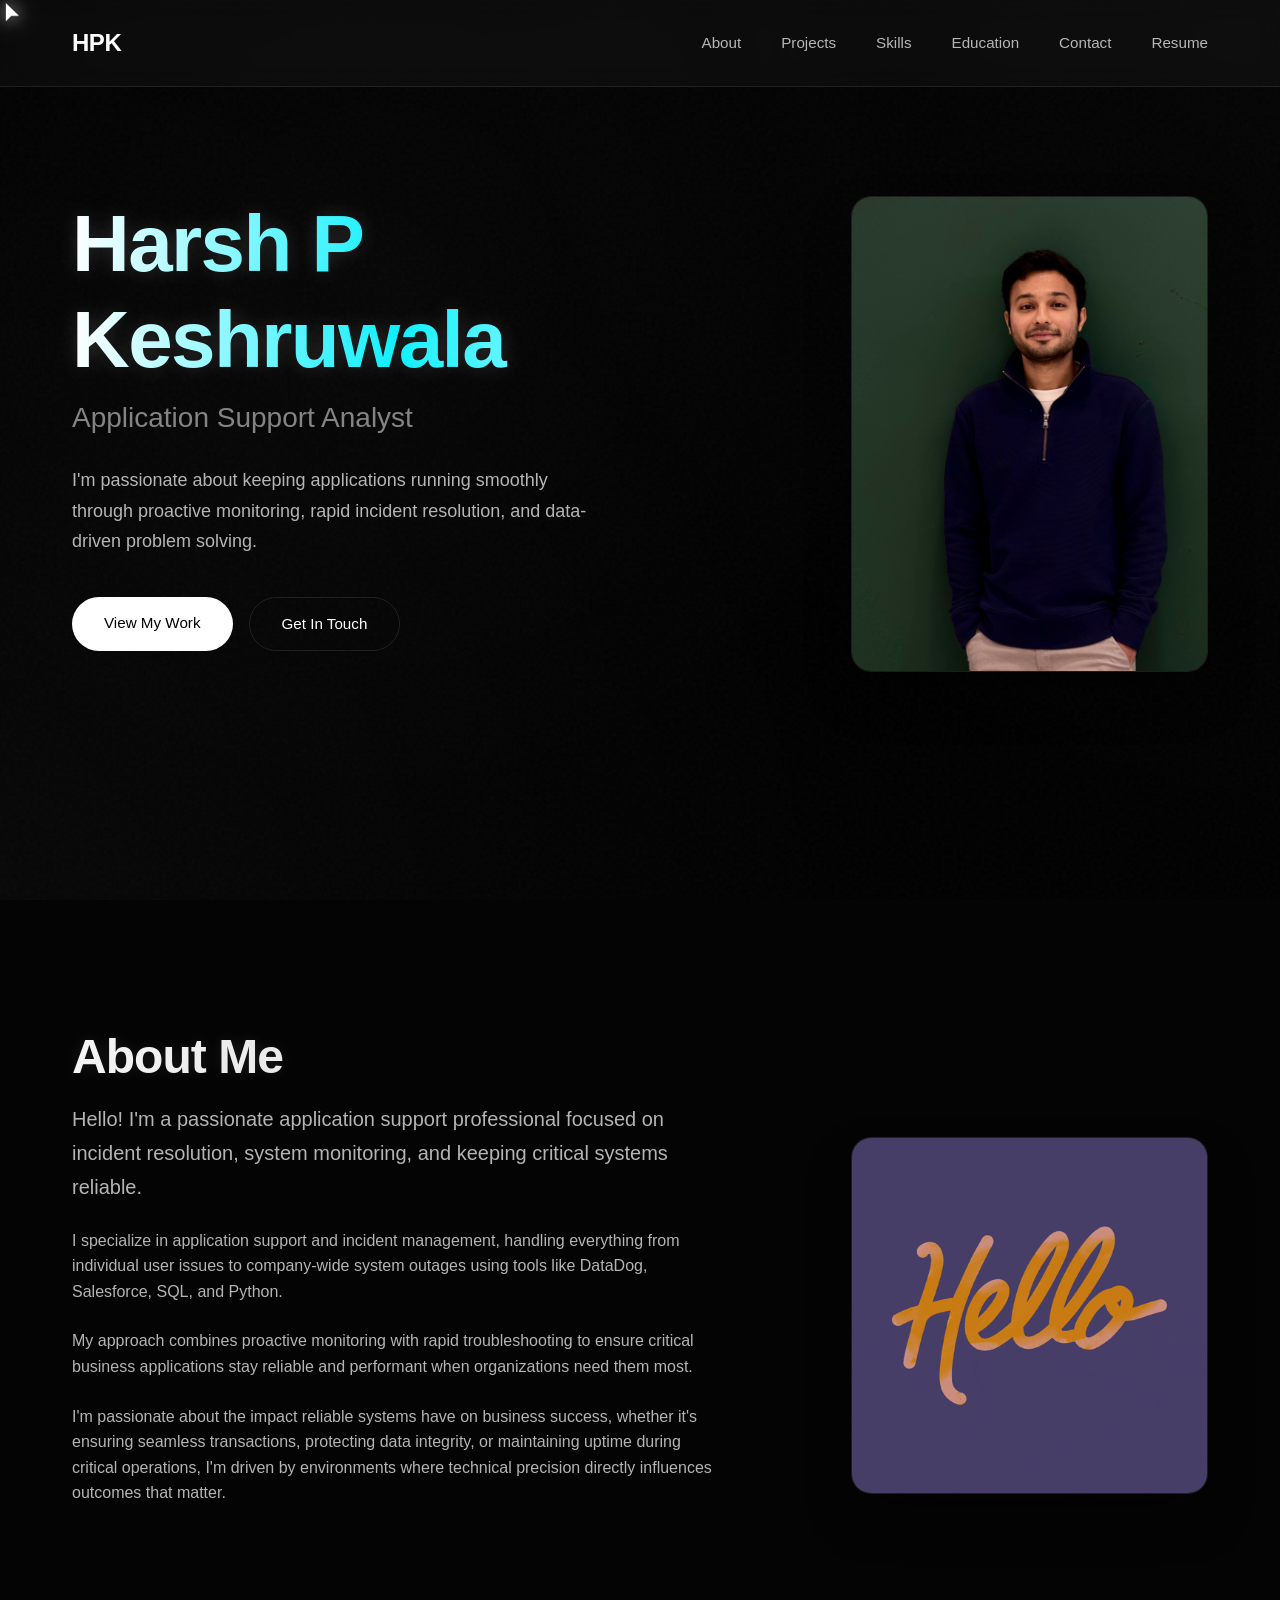
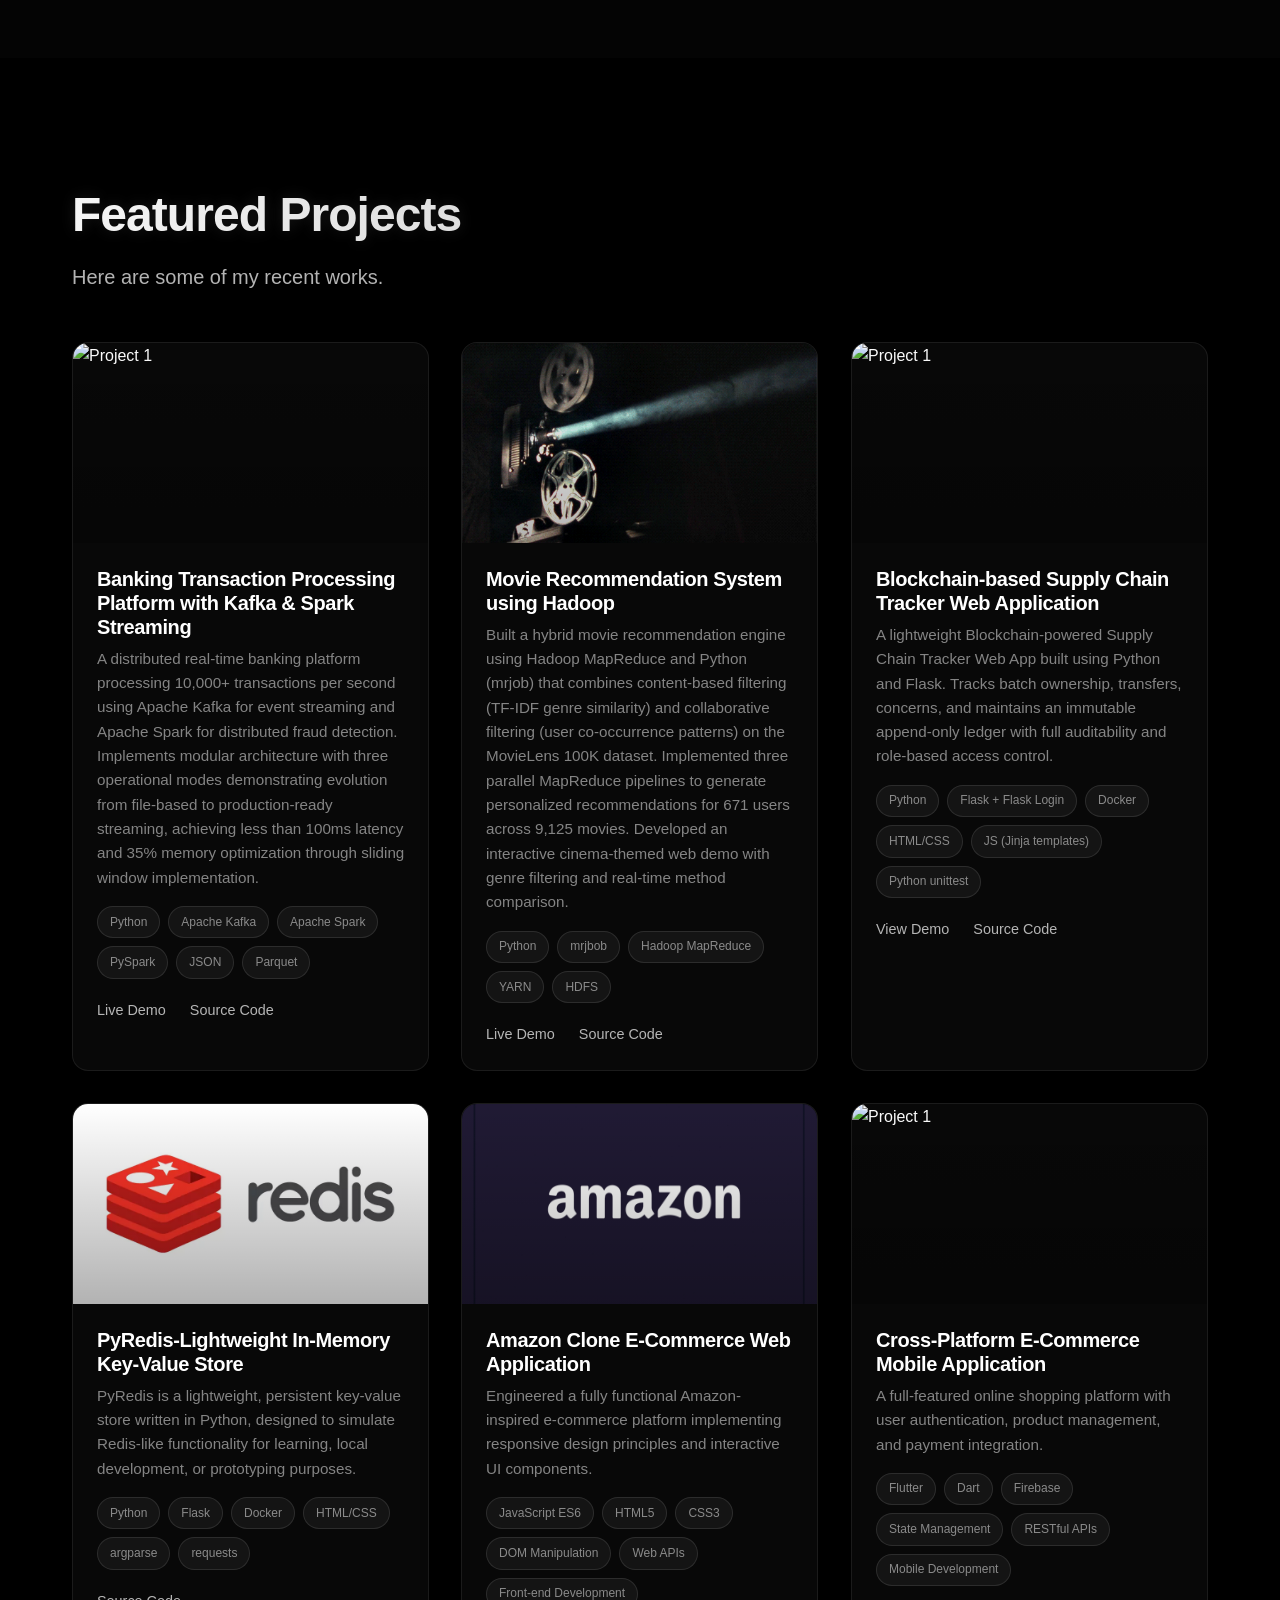
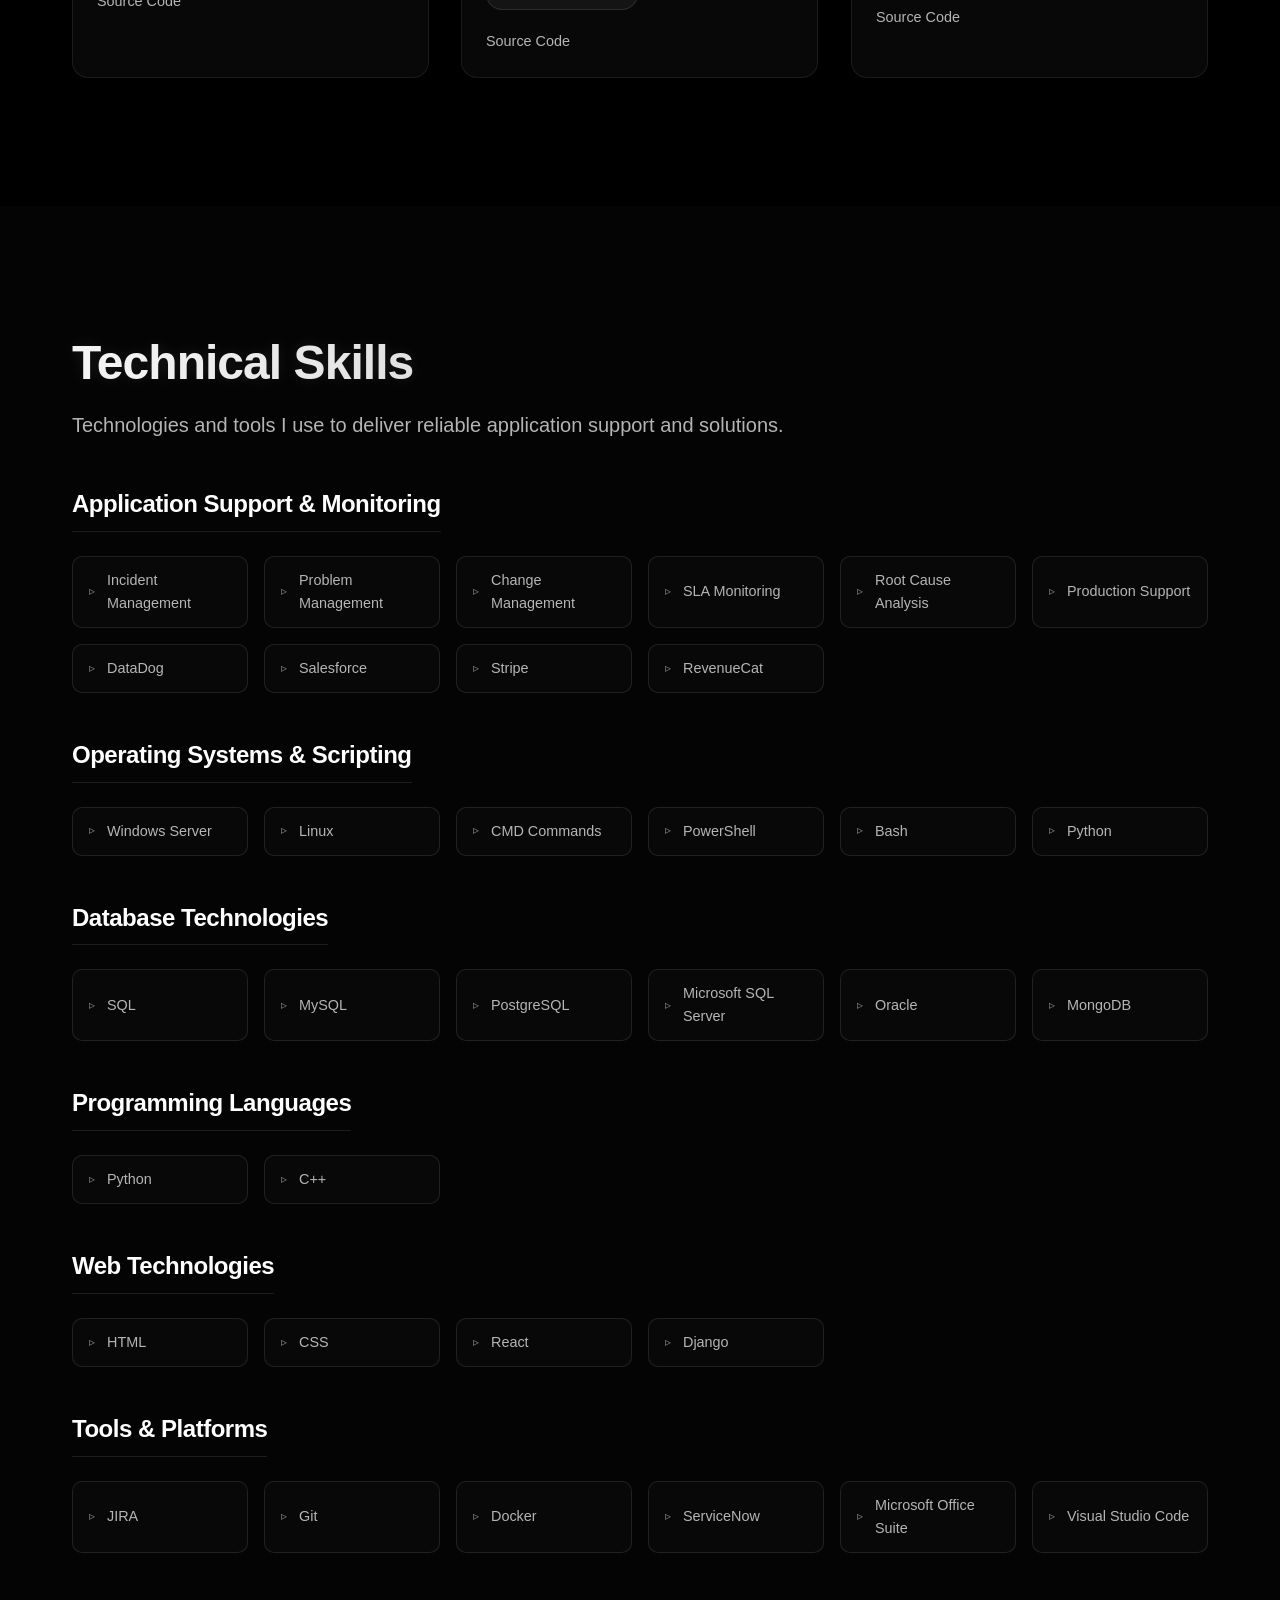
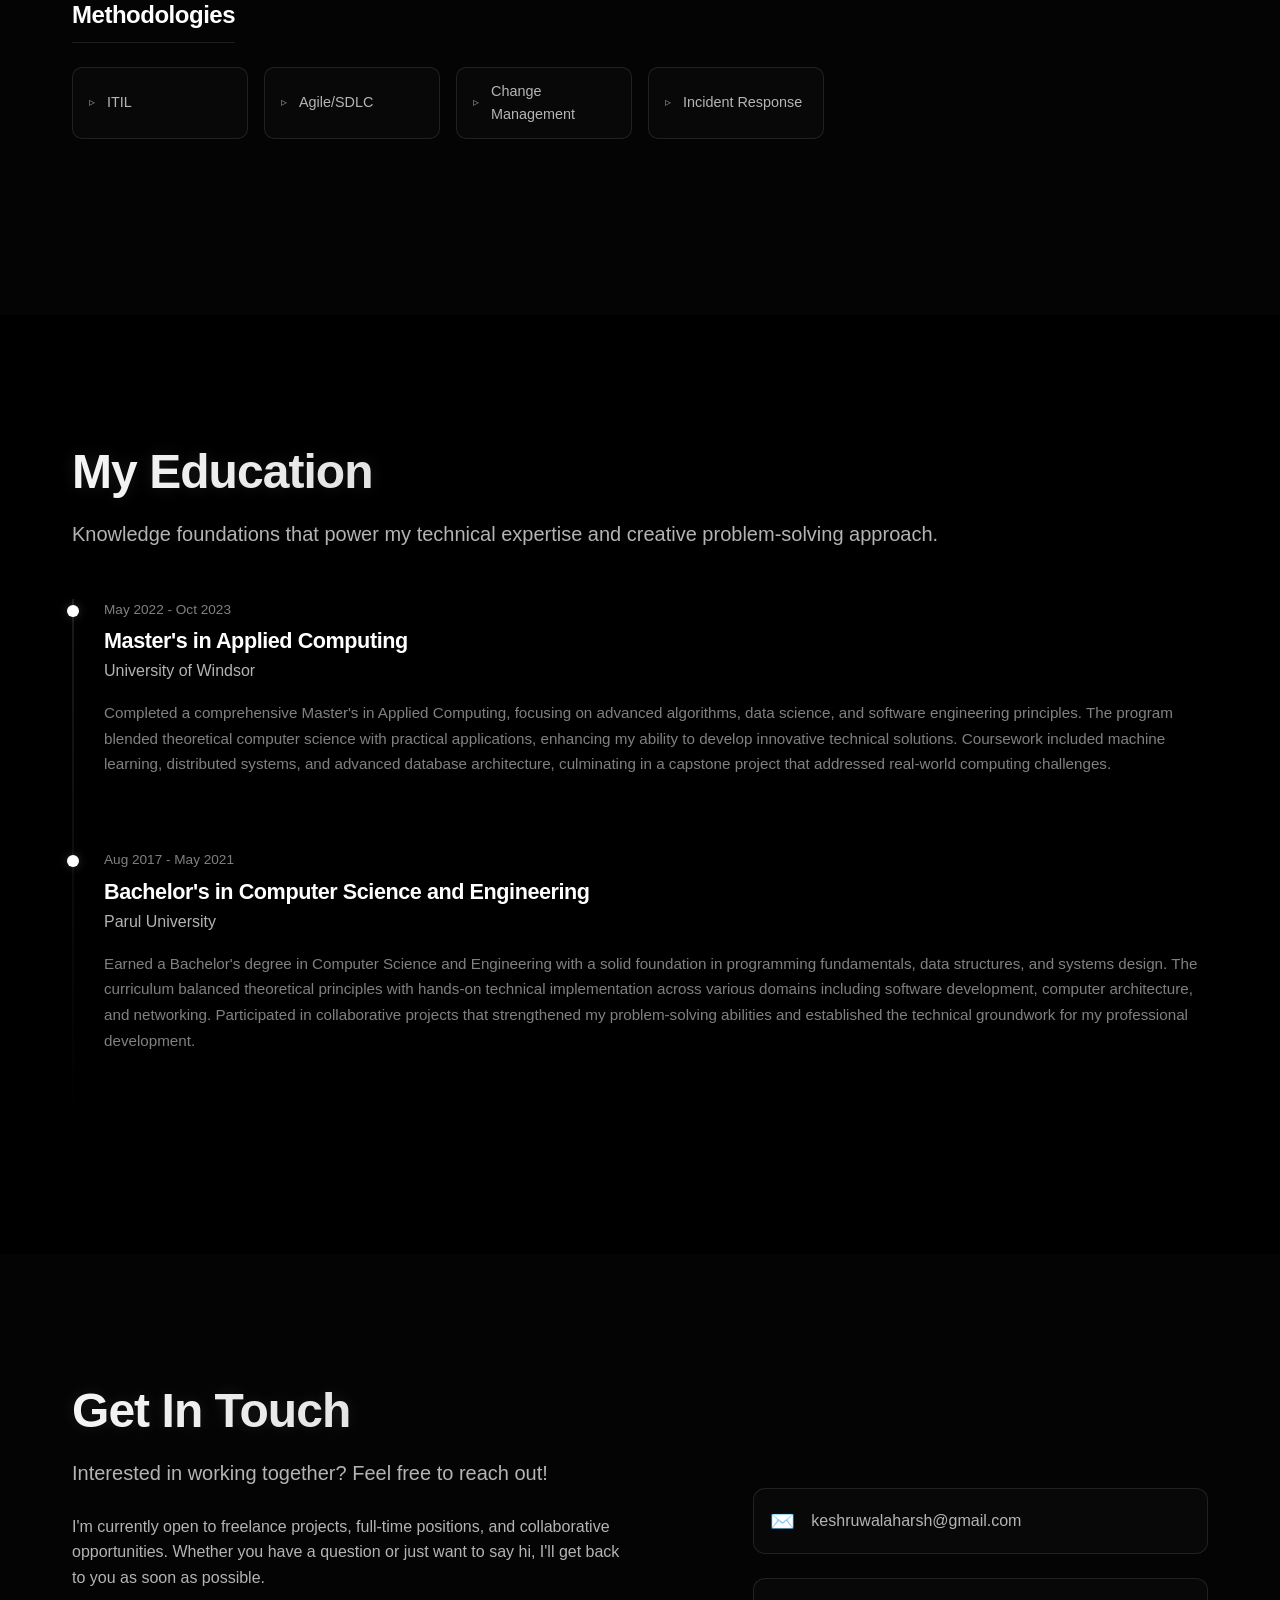
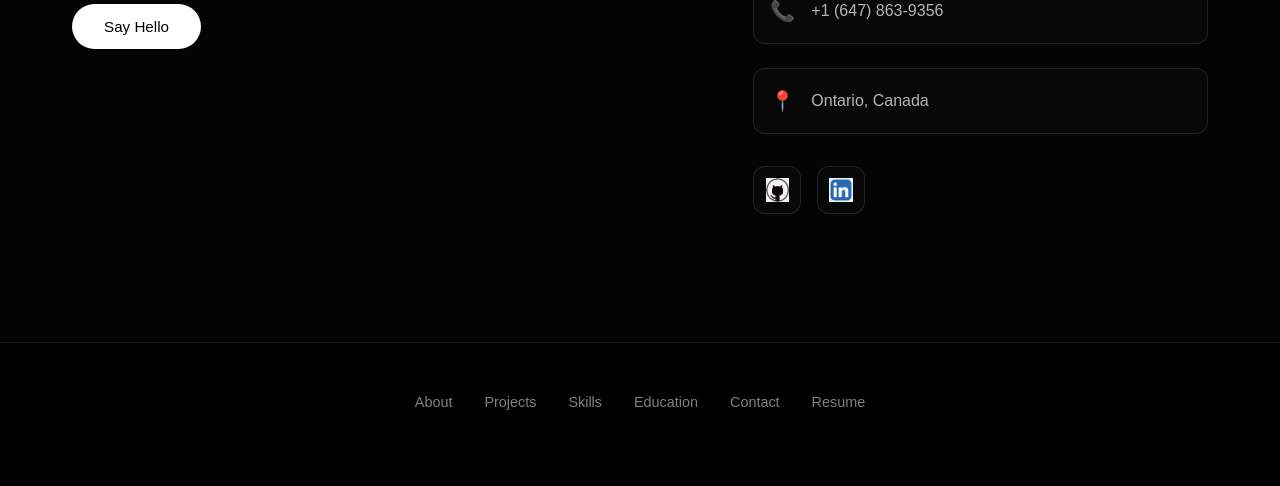
==== index.html @ 632d3f69 "Update title in index.html for role change" ====
<!DOCTYPE html>
<html lang="en">
<head>
    <meta charset="UTF-8">
    <meta name="viewport" content="width=device-width, initial-scale=1.0">
    <title>Harsh P Keshruwala | Enterprise AI Technical Support Specialist</title>
    <link rel="icon" type="image/svg+xml" href="images/favicon.svg">
    <link rel="stylesheet" href="styles.css">
</head>
<body>
    <!-- Custom Cursor -->
    <div class="cursor">
        <svg viewBox="0 0 24 24" xmlns="http://www.w3.org/2000/svg">
            <path d="M5.5 3.21V20.8c0 .45.54.67.85.35l4.86-4.86a.5.5 0 0 1 .35-.15h6.87c.48 0 .72-.58.38-.92L5.94 2.77a.5.5 0 0 0-.44.44Z" fill="#ffffff" stroke="#000000" stroke-width="0.5"/>
        </svg>
    </div>

    <!-- Animated Background -->
    <div class="bg-gradient"></div>

    <!-- Header & Navigation -->
    <header>
        <div class="container">
            <nav>
                <a href="#" class="logo">HPK</a>
                <button class="mobile-menu-btn" aria-label="Toggle menu">
                    <span></span>
                    <span></span>
                    <span></span>
                </button>
                <ul class="nav-links">
                    <li><a href="#about" class="nav-link">About</a></li>
                    <li><a href="#projects" class="nav-link">Projects</a></li>
                    <li><a href="#skills" class="nav-link">Skills</a></li>
                    <li><a href="#education" class="nav-link">Education</a></li>
                    <li><a href="#contact" class="nav-link">Contact</a></li>
                    <li><a href="docs/resume.pdf" target="_blank" class="nav-link">Resume</a></li>
                </ul>
            </nav>
        </div>
    </header>

    <!-- Hero Section -->
    <section class="hero">
        <div class="container">
            <div class="grid">
                <div class="hero-content">
                    <h1 class="gradient-text glow">Harsh P Keshruwala</h1>
                    <div class="hero-subtitle">Application Support Analyst</div>
                    <p class="large-text">I'm passionate about keeping applications running smoothly through proactive monitoring, rapid incident resolution, and data-driven problem solving.</p>
                    <div class="btn-group">
                        <a href="#projects" class="btn btn-primary">View My Work</a>
                        <a href="#contact" class="btn btn-secondary">Get In Touch</a>
                    </div>
                </div>
                <div class="hero-image">
                    <img src="images/profile_photo.jpg" alt="Profile Photo">
                </div>
            </div>
        </div>
    </section>

    <!-- About Section -->
    <section id="about" class="about">
        <div class="container">
            <h2 class="gradient-text-subtle glow-subtle">About Me</h2>
            <div class="grid">
                <div class="about-content">
                    <p class="large-text">Hello! I'm a passionate application support professional focused on incident resolution, system monitoring, and keeping critical systems reliable.</p>
                    <p>I specialize in application support and incident management, handling everything from individual user issues to company-wide system outages using tools like DataDog, Salesforce, SQL, and Python.</p>
                    <p>My approach combines proactive monitoring with rapid troubleshooting to ensure critical business applications stay reliable and performant when organizations need them most.</p>
                    <p>I'm passionate about the impact reliable systems have on business success, whether it's ensuring seamless transactions, protecting data integrity, or maintaining uptime during critical operations, I'm driven by environments where technical precision directly influences outcomes that matter.</p>
                </div>
                <div class="about-image">
                    <img src="images/about_me.gif" alt="About Image">
                </div>
            </div>
        </div>
    </section>

    <!-- Projects Section -->
    <section id="projects" class="projects">
        <div class="container">
            <h2 class="gradient-text-subtle glow-subtle">Featured Projects</h2>
            <p class="large-text">Here are some of my recent works.</p>
            <div class="projects-grid">

                <div class="project-card fade-in">
                    <div class="project-image">
                        <img src="images/bank_project.gif" alt="Project 1">
                    </div>
                    <div class="project-content">
                        <h3 class="project-title">Banking Transaction Processing Platform with Kafka & Spark Streaming</h3>
                        <p class="project-desc">A distributed real-time banking platform processing 10,000+ transactions per second using Apache Kafka for event streaming and Apache Spark for distributed fraud detection. Implements modular architecture with three operational modes demonstrating evolution from file-based to production-ready streaming, achieving less than 100ms latency and 35% memory optimization through sliding window implementation.</p>
                        <div class="project-tags">
                            <span class="tag">Python</span>
                            <span class="tag">Apache Kafka</span>
                            <span class="tag">Apache Spark</span>
                            <span class="tag">PySpark</span>
                            <span class="tag">JSON</span>
                            <span class="tag">Parquet</span>
                        </div>
                        <div class="project-links">
                            <a href="https://hpk369.github.io/bank-platform/" class="project-link">Live Demo</a>
                            <a href="https://github.com/hpk369/bank-platform/tree/Kafka-and-Spark-upgrade" class="project-link">Source Code</a>
                        </div>
                    </div>
                </div>

                <div class="project-card fade-in">
                    <div class="project-image">
                        <img src="images/movie_project.gif" alt="Project 1">
                    </div>
                    <div class="project-content">
                        <h3 class="project-title">Movie Recommendation System using Hadoop</h3>
                        <p class="project-desc">Built a hybrid movie recommendation engine using Hadoop MapReduce and Python (mrjob) that combines content-based filtering (TF-IDF genre similarity) and collaborative filtering (user co-occurrence patterns) on the MovieLens 100K dataset. Implemented three parallel MapReduce pipelines to generate personalized recommendations for 671 users across 9,125 movies. Developed an interactive cinema-themed web demo with genre filtering and real-time method comparison.</p>
                        <div class="project-tags">
                            <span class="tag">Python</span>
                            <span class="tag">mrjbob</span>
                            <span class="tag">Hadoop MapReduce</span>
                            <span class="tag">YARN</span>
                            <span class="tag">HDFS</span>
                        </div>
                        <div class="project-links">
                            <a href="https://hpk369.github.io/CineMatch/" class="project-link">Live Demo</a>
                            <a href="https://github.com/hpk369/CineMatch" class="project-link">Source Code</a>
                        </div>
                    </div>
                </div>

                <div class="project-card fade-in">
                    <div class="project-image">
                        <img src="images/blockchain_supply_chain.gif" alt="Project 1">
                    </div>
                    <div class="project-content">
                        <h3 class="project-title">Blockchain-based Supply Chain Tracker Web Application</h3>
                        <p class="project-desc">A lightweight Blockchain-powered Supply Chain Tracker Web App built using Python and Flask. Tracks batch ownership, transfers, concerns, and maintains an immutable append-only ledger with full auditability and role-based access control.</p>
                        <div class="project-tags">
                            <span class="tag">Python</span>
                            <span class="tag">Flask + Flask Login</span>
                            <span class="tag">Docker</span>
                            <span class="tag">HTML/CSS</span>
                            <span class="tag">JS (Jinja templates)</span>
                            <span class="tag">Python unittest</span>
                        </div>
                        <div class="project-links">
                            <a href="https://youtu.be/tbFtQCLHiVI" class="project-link">View Demo</a>
                            <a href="https://github.com/hpk369/supply_chain_blockchain" class="project-link">Source Code</a>
                        </div>
                    </div>
                </div>
                
                <div class="project-card fade-in">
                    <div class="project-image">
                        <img src="images/pyredis.webp" alt="Project 3">
                    </div>
                    <div class="project-content">
                        <h3 class="project-title">PyRedis-Lightweight In-Memory Key-Value Store</h3>
                        <p class="project-desc">PyRedis is a lightweight, persistent key-value store written in Python, designed to simulate Redis-like functionality for learning, local development, or prototyping purposes.</p>
                        <div class="project-tags">
                            <span class="tag">Python</span>
                            <span class="tag">Flask</span>
                            <span class="tag">Docker</span>
                            <span class="tag">HTML/CSS</span>
                            <span class="tag">argparse</span>
                            <span class="tag">requests</span>
                        </div>
                        <div class="project-links">
                            <!-- <a href="video_demos/supply_chain_blk_demo.mov" class="project-link">View Demo</a> -->
                            <a href="https://github.com/hpk369/pyredis" class="project-link">Source Code</a>
                        </div>
                    </div>
                </div>

                <div class="project-card fade-in">
                    <div class="project-image">
                        <img src="images/amazon_project.gif" alt="Project 2">
                    </div>
                    <div class="project-content">
                        <h3 class="project-title">Amazon Clone E-Commerce Web Application</h3>
                        <p class="project-desc">Engineered a fully functional Amazon-inspired e-commerce platform implementing responsive design principles and interactive UI components.</p>
                        <div class="project-tags">
                            <span class="tag">JavaScript ES6</span>
                            <span class="tag">HTML5</span>
                            <span class="tag">CSS3</span>
                            <span class="tag">DOM Manipulation</span>
                            <span class="tag">Web APIs</span>
                            <span class="tag">Front-end Development</span>
                        </div>
                        <div class="project-links">
                            <!-- <a href="#" class="project-link">View Demo</a> -->
                            <a href="https://github.com/hpk369/javascript-amazon-project" class="project-link">Source Code</a>
                        </div>
                    </div>
                </div>

                <div class="project-card fade-in">
                    <div class="project-image">
                        <img src="images/e_commerce_app.gif" alt="Project 1">
                    </div>
                    <div class="project-content">
                        <h3 class="project-title">Cross-Platform E-Commerce Mobile Application</h3>
                        <p class="project-desc">A full-featured online shopping platform with user authentication, product management, and payment integration.</p>
                        <div class="project-tags">
                            <span class="tag">Flutter</span>
                            <span class="tag">Dart</span>
                            <span class="tag">Firebase</span>
                            <span class="tag">State Management</span>
                            <span class="tag">RESTful APIs</span>
                            <span class="tag">Mobile Development</span>
                        </div>
                        <div class="project-links">
                            <!-- <a href="#" class="project-link">View Demo</a> -->
                            <a href="https://github.com/hpk369/e-commerce-flutter-app" class="project-link">Source Code</a>
                        </div>
                    </div>
                </div>

            </div>
        </div>
    </section>

    <!-- Skills Section -->
    <section id="skills" class="skills">
        <div class="container">
            <h2 class="gradient-text-subtle glow-subtle">Technical Skills</h2>
            <p class="large-text">Technologies and tools I use to deliver reliable application support and solutions.</p>
            <div class="skills-container">
                <div class="skills-category">
                    <h3>Application Support & Monitoring</h3>
                    <div class="skills-list">
                        <div class="skill-item">
                            <div class="skill-icon">▹</div>
                            <span>Incident Management</span>
                        </div>
                        <div class="skill-item">
                            <div class="skill-icon">▹</div>
                            <span>Problem Management</span>
                        </div>
                        <div class="skill-item">
                            <div class="skill-icon">▹</div>
                            <span>Change Management</span>
                        </div>
                        <div class="skill-item">
                            <div class="skill-icon">▹</div>
                            <span>SLA Monitoring</span>
                        </div>
                        <div class="skill-item">
                            <div class="skill-icon">▹</div>
                            <span>Root Cause Analysis</span>
                        </div>
                        <div class="skill-item">
                            <div class="skill-icon">▹</div>
                            <span>Production Support</span>
                        </div>
                        <div class="skill-item">
                            <div class="skill-icon">▹</div>
                            <span>DataDog</span>
                        </div>
                        <div class="skill-item">
                            <div class="skill-icon">▹</div>
                            <span>Salesforce</span>
                        </div>
                        <div class="skill-item">
                            <div class="skill-icon">▹</div>
                            <span>Stripe</span>
                        </div>
                        <div class="skill-item">
                            <div class="skill-icon">▹</div>
                            <span>RevenueCat</span>
                        </div>
                    </div>
                </div>

                <div class="skills-category">
                    <h3>Operating Systems & Scripting</h3>
                    <div class="skills-list">
                        <div class="skill-item">
                            <div class="skill-icon">▹</div>
                            <span>Windows Server</span>
                        </div>
                        <div class="skill-item">
                            <div class="skill-icon">▹</div>
                            <span>Linux</span>
                        </div>
                        <div class="skill-item">
                            <div class="skill-icon">▹</div>
                            <span>CMD Commands</span>
                        </div>
                        <div class="skill-item">
                            <div class="skill-icon">▹</div>
                            <span>PowerShell</span>
                        </div>
                        <div class="skill-item">
                            <div class="skill-icon">▹</div>
                            <span>Bash</span>
                        </div>
                        <div class="skill-item">
                            <div class="skill-icon">▹</div>
                            <span>Python</span>
                        </div>
                    </div>
                </div>

                <div class="skills-category">
                    <h3>Database Technologies</h3>
                    <div class="skills-list">
                        <div class="skill-item">
                            <div class="skill-icon">▹</div>
                            <span>SQL</span>
                        </div>
                        <div class="skill-item">
                            <div class="skill-icon">▹</div>
                            <span>MySQL</span>
                        </div>
                        <div class="skill-item">
                            <div class="skill-icon">▹</div>
                            <span>PostgreSQL</span>
                        </div>
                        <div class="skill-item">
                            <div class="skill-icon">▹</div>
                            <span>Microsoft SQL Server</span>
                        </div>
                        <div class="skill-item">
                            <div class="skill-icon">▹</div>
                            <span>Oracle</span>
                        </div>
                        <div class="skill-item">
                            <div class="skill-icon">▹</div>
                            <span>MongoDB</span>
                        </div>
                    </div>
                </div>

                <div class="skills-category">
                    <h3>Programming Languages</h3>
                    <div class="skills-list">
                        <div class="skill-item">
                            <div class="skill-icon">▹</div>
                            <span>Python</span>
                        </div>
                        <div class="skill-item">
                            <div class="skill-icon">▹</div>
                            <span>C++</span>
                        </div>
                    </div>
                </div>

                <div class="skills-category">
                    <h3>Web Technologies</h3>
                    <div class="skills-list">
                        <div class="skill-item">
                            <div class="skill-icon">▹</div>
                            <span>HTML</span>
                        </div>
                        <div class="skill-item">
                            <div class="skill-icon">▹</div>
                            <span>CSS</span>
                        </div>
                        <div class="skill-item">
                            <div class="skill-icon">▹</div>
                            <span>React</span>
                        </div>
                        <div class="skill-item">
                            <div class="skill-icon">▹</div>
                            <span>Django</span>
                        </div>
                    </div>
                </div>

                <div class="skills-category">
                    <h3>Tools & Platforms</h3>
                    <div class="skills-list">
                        <div class="skill-item">
                            <div class="skill-icon">▹</div>
                            <span>JIRA</span>
                        </div>
                        <div class="skill-item">
                            <div class="skill-icon">▹</div>
                            <span>Git</span>
                        </div>
                        <div class="skill-item">
                            <div class="skill-icon">▹</div>
                            <span>Docker</span>
                        </div>
                        <div class="skill-item">
                            <div class="skill-icon">▹</div>
                            <span>ServiceNow</span>
                        </div>
                        <div class="skill-item">
                            <div class="skill-icon">▹</div>
                            <span>Microsoft Office Suite</span>
                        </div>
                        <div class="skill-item">
                            <div class="skill-icon">▹</div>
                            <span>Visual Studio Code</span>
                        </div>
                    </div>
                </div>

                <div class="skills-category">
                    <h3>Methodologies</h3>
                    <div class="skills-list">
                        <div class="skill-item">
                            <div class="skill-icon">▹</div>
                            <span>ITIL</span>
                        </div>
                        <div class="skill-item">
                            <div class="skill-icon">▹</div>
                            <span>Agile/SDLC</span>
                        </div>
                        <div class="skill-item">
                            <div class="skill-icon">▹</div>
                            <span>Change Management</span>
                        </div>
                        <div class="skill-item">
                            <div class="skill-icon">▹</div>
                            <span>Incident Response</span>
                        </div>
                    </div>
                </div>
            </div>
        </div>
    </section>

    <!-- Education Section -->
    <section id="education" class="education">
        <div class="container">
            <h2 class="gradient-text-subtle glow-subtle">My Education</h2>
            <p class="large-text">Knowledge foundations that power my technical expertise and creative problem-solving approach.</p>
            <div class="timeline">
                <div class="timeline-item fade-in">
                    <div class="timeline-date">May 2022 - Oct 2023</div>
                    <h3 class="timeline-role">Master's in Applied Computing</h3>
                    <div class="timeline-company">University of Windsor</div>
                    <p class="timeline-desc">Completed a comprehensive Master's in Applied Computing, focusing on advanced algorithms, data science, and software engineering principles. The program blended theoretical computer science with practical applications, enhancing my ability to develop innovative technical solutions. Coursework included machine learning, distributed systems, and advanced database architecture, culminating in a capstone project that addressed real-world computing challenges.</p>
                </div>

                <div class="timeline-item fade-in">
                    <div class="timeline-date">Aug 2017 - May 2021</div>
                    <h3 class="timeline-role">Bachelor's in Computer Science and Engineering</h3>
                    <div class="timeline-company">Parul University</div>
                    <p class="timeline-desc">Earned a Bachelor's degree in Computer Science and Engineering with a solid foundation in programming fundamentals, data structures, and systems design. The curriculum balanced theoretical principles with hands-on technical implementation across various domains including software development, computer architecture, and networking. Participated in collaborative projects that strengthened my problem-solving abilities and established the technical groundwork for my professional development.</p>
                </div>
            </div>
        </div>
    </section>

    <!-- Contact Section -->
    <section id="contact" class="contact">
        <div class="container">
            <h2 class="gradient-text-subtle glow-subtle">Get In Touch</h2>
            <div class="grid">
                <div class="contact-content">
                    <p class="large-text">Interested in working together? Feel free to reach out!</p>
                    <p>I'm currently open to freelance projects, full-time positions, and collaborative opportunities. Whether you have a question or just want to say hi, I'll get back to you as soon as possible.</p>
                    <a href="mailto:keshruwalaharsh@gmail.com" class="btn btn-primary">Say Hello</a>
                </div>
                <div class="contact-info">
                    <div class="contact-links">
                        <div class="contact-item">
                            <div class="contact-icon">✉️</div>
                            <div class="contact-text">keshruwalaharsh@gmail.com</div>
                        </div>
                        <div class="contact-item">
                            <div class="contact-icon">📞</div>
                            <div class="contact-text">+1 (647) 863-9356</div>
                        </div>
                        <div class="contact-item">
                            <div class="contact-icon">📍</div>
                            <div class="contact-text">Ontario, Canada</div>
                        </div>
                    </div>
                    <div class="social-links">
                        <a href="https://github.com/hpk369" class="social-link"><img src="images/gitHub.png" class="social-image"></a>
                        <a href="http://www.linkedin.com/in/hpk369" class="social-link"><img src="images/linkedIn.webp" class="social-image"></a>
                        <!-- <a href="#" class="social-link">TW</a>
                        <a href="#" class="social-link">IG</a> -->
                    </div>
                </div>
            </div>
        </div>
    </section>

    <!-- Footer -->
    <footer>
        <div class="container">
            <div class="footer-links">
                <a href="#about">About</a>
                <a href="#projects">Projects</a>
                <a href="#skills">Skills</a>
                <a href="#education">Education</a>
                <a href="#contact">Contact</a>
                <a href="docs/resume.pdf" target="_blank">Resume</a>
            </div>
            <!-- <p class="small-text">© 2025 Your Name. All rights reserved.</p> -->
        </div>
    </footer>

    <script src="script.js"></script>
</body>
</html>
---- styles.css ----
/* ============================================
   DARK THEME PORTFOLIO - Inspired by parthh.in
   ============================================ */

/* CSS Variables */
:root {
    --bg-primary: #000000;
    --bg-secondary: rgba(10, 10, 10, 0.4);
    --bg-card: rgba(255, 255, 255, 0.02);
    --bg-card-hover: rgba(255, 255, 255, 0.06);
    --text-primary: #ffffff;
    --text-secondary: rgba(255, 255, 255, 0.7);
    --text-muted: rgba(255, 255, 255, 0.5);
    --border-color: rgba(255, 255, 255, 0.1);
    --accent-color: #00f0ff;
    --accent-glow: rgba(0, 240, 255, 0.25);
    --glass-bg: rgba(255, 255, 255, 0.03);
    --glass-border: rgba(255, 255, 255, 0.08);
    --accent-gradient: linear-gradient(90deg, #ffffff, var(--accent-color), #ffffff);
    --accent-solid: #ffffff;
    --glow-color: rgba(255, 255, 255, 0.2);
    --font-primary: 'Inter', -apple-system, BlinkMacSystemFont, 'Segoe UI', Roboto, sans-serif;
    --transition-smooth: all 0.3s cubic-bezier(0.4, 0, 0.2, 1);
}

.glass {
    background: var(--glass-bg);
    backdrop-filter: blur(12px);
    -webkit-backdrop-filter: blur(12px);
    border: 1px solid var(--glass-border);
    box-shadow: 0 4px 30px rgba(0, 0, 0, 0.1);
}

#bg-canvas {
    position: fixed;
    top: 0;
    left: 0;
    width: 100%;
    height: 100%;
    z-index: 0;
    pointer-events: none;
}

/* Custom Cursor - Arrow Pointer */
.cursor {
    position: fixed;
    pointer-events: none;
    z-index: 9999;
    transition: transform 0.15s ease, opacity 0.3s ease;
    opacity: 1;
}

.cursor svg {
    width: 24px;
    height: 24px;
    filter: drop-shadow(0 0 8px rgba(255, 255, 255, 0.6)) drop-shadow(0 0 15px rgba(255, 255, 255, 0.3));
    transition: filter 0.2s ease, transform 0.15s ease;
}

.cursor svg path {
    fill: #ffffff;
    transition: fill 0.2s ease;
}

/* Cursor states */
.cursor.hover svg {
    transform: scale(1.15);
    filter: drop-shadow(0 0 12px rgba(255, 255, 255, 0.8)) drop-shadow(0 0 20px rgba(255, 255, 255, 0.4));
}

.cursor.clicking svg {
    transform: scale(0.9);
}

/* Hide default cursor */
* {
    cursor: none !important;
}

/* Show default cursor on mobile/touch devices */
@media (hover: none) and (pointer: coarse), (max-width: 768px) {
    .cursor {
        display: none !important;
    }

    * {
        cursor: auto !important;
    }

    a, button, .btn, .social-link, .nav-link, .project-link {
        cursor: pointer !important;
    }
}

/* Reset & Base */
* {
    margin: 0;
    padding: 0;
    box-sizing: border-box;
}

html {
    scroll-behavior: smooth;
    font-size: 16px;
}

body {
    background-color: var(--bg-primary);
    color: var(--text-primary);
    font-family: var(--font-primary);
    line-height: 1.6;
    -webkit-font-smoothing: antialiased;
    text-rendering: optimizeLegibility;
    overflow-x: hidden;
}

/* Animated Background */
.bg-gradient {
    position: fixed;
    top: 0;
    left: 0;
    width: 100%;
    height: 100%;
    z-index: -1;
    pointer-events: none;
    overflow: hidden;
}

.bg-gradient::before {
    content: '';
    position: absolute;
    top: -50%;
    left: -50%;
    width: 200%;
    height: 200%;
    background: radial-gradient(circle at 20% 80%, rgba(255, 255, 255, 0.03) 0%, transparent 40%),
                radial-gradient(circle at 80% 20%, rgba(255, 255, 255, 0.02) 0%, transparent 40%),
                radial-gradient(circle at 40% 40%, rgba(255, 255, 255, 0.02) 0%, transparent 30%);
    animation: bg-rotate 30s linear infinite;
}

@keyframes bg-rotate {
    0% { transform: rotate(0deg); }
    100% { transform: rotate(360deg); }
}

/* Noise Overlay for texture */
.bg-gradient::after {
    content: '';
    position: absolute;
    top: 0;
    left: 0;
    width: 100%;
    height: 100%;
    background-image: url("data:image/svg+xml,%3Csvg viewBox='0 0 256 256' xmlns='http://www.w3.org/2000/svg'%3E%3Cfilter id='noise'%3E%3CfeTurbulence type='fractalNoise' baseFrequency='0.9' numOctaves='4' stitchTiles='stitch'/%3E%3C/filter%3E%3Crect width='100%25' height='100%25' filter='url(%23noise)'/%3E%3C/svg%3E");
    opacity: 0.03;
    pointer-events: none;
}

/* Typography */
h1, h2, h3, h4 {
    font-weight: 600;
    line-height: 1.2;
    letter-spacing: -0.02em;
    position: relative;
    z-index: 1;
}

h1 {
    font-size: clamp(2.5rem, 8vw, 5rem);
    margin-bottom: 1.5rem;
}

h2 {
    font-size: clamp(2rem, 5vw, 3rem);
    margin-bottom: 1rem;
}

h3 {
    font-size: 1.5rem;
    margin-bottom: 0.75rem;
}

p {
    color: var(--text-secondary);
    margin-bottom: 1.5rem;
}

/* Shiny White Text - Primary (for main heading) */
.gradient-text {
    color: #ffffff;
    background: linear-gradient(
        90deg,
        #ffffff 0%,
        var(--accent-color) 25%,
        #ffffff 50%,
        var(--accent-color) 75%,
        #ffffff 100%
    );
    background-size: 200% 100%;
    -webkit-background-clip: text;
    -webkit-text-fill-color: transparent;
    background-clip: text;
    animation: shine 3s ease-in-out infinite;
}

/* Shiny White Text - Secondary (for section headings) */
.gradient-text-subtle {
    color: #ffffff;
    background: linear-gradient(
        90deg,
        #f5f5f5 0%,
        #d4d4d4 25%,
        #f5f5f5 50%,
        #d4d4d4 75%,
        #f5f5f5 100%
    );
    background-size: 200% 100%;
    -webkit-background-clip: text;
    -webkit-text-fill-color: transparent;
    background-clip: text;
    animation: shine 4s ease-in-out infinite;
}

@keyframes shine {
    0%, 100% { background-position: 200% 50%; }
    50% { background-position: 0% 50%; }
}

/* Glow Effect for Headings */
.glow {
    text-shadow: 0 0 20px rgba(255, 255, 255, 0.15);
}

.glow-subtle {
    text-shadow: 0 0 15px rgba(255, 255, 255, 0.1);
}

/* Links */
a {
    color: inherit;
    text-decoration: none;
    transition: var(--transition-smooth);
}

a:hover {
    color: var(--text-primary);
}

/* Layout */
.container {
    max-width: 1200px;
    margin: 0 auto;
    padding: 0 2rem;
}

section {
    padding: 8rem 0;
    position: relative;
}

.grid {
    display: grid;
    grid-template-columns: repeat(12, 1fr);
    gap: 2rem;
}

/* Header & Navigation */
header {
    position: fixed;
    top: 0;
    left: 0;
    right: 0;
    padding: 1.5rem 0;
    z-index: 100;
    background: var(--glass-bg);
    backdrop-filter: blur(12px);
    -webkit-backdrop-filter: blur(12px);
    border-bottom: 1px solid var(--glass-border);
}

nav {
    display: flex;
    justify-content: space-between;
    align-items: center;
}

.logo {
    font-weight: 700;
    font-size: 1.5rem;
    letter-spacing: -0.02em;
    color: #ffffff;
}

/* Mobile Menu Button */
.mobile-menu-btn {
    display: none;
    flex-direction: column;
    justify-content: center;
    gap: 5px;
    width: 30px;
    height: 30px;
    background: transparent;
    border: none;
    padding: 0;
    z-index: 1001;
}

.mobile-menu-btn span {
    display: block;
    width: 100%;
    height: 2px;
    background: #ffffff;
    transition: all 0.3s ease;
}

.mobile-menu-btn.active span:nth-child(1) {
    transform: rotate(45deg) translate(5px, 5px);
}

.mobile-menu-btn.active span:nth-child(2) {
    opacity: 0;
}

.mobile-menu-btn.active span:nth-child(3) {
    transform: rotate(-45deg) translate(5px, -5px);
}

.nav-links {
    display: flex;
    gap: 2.5rem;
    list-style: none;
}

/* Mobile Navigation */
@media (max-width: 768px) {
    .mobile-menu-btn {
        display: flex;
    }

    .nav-links {
        position: fixed;
        top: 0;
        right: -100%;
        width: 70%;
        max-width: 300px;
        height: 100vh;
        background: rgba(0, 0, 0, 0.95);
        backdrop-filter: blur(10px);
        -webkit-backdrop-filter: blur(10px);
        flex-direction: column;
        justify-content: center;
        align-items: center;
        gap: 2rem;
        transition: right 0.3s ease;
        border-left: 1px solid var(--border-color);
    }

    .nav-links.active {
        right: 0;
    }

    .nav-link {
        font-size: 1.2rem;
    }
}

.nav-link {
    font-weight: 500;
    font-size: 0.95rem;
    color: var(--text-secondary);
    position: relative;
    padding: 0.5rem 0;
    transition: var(--transition-smooth);
}

.nav-link::after {
    content: '';
    position: absolute;
    bottom: 0;
    left: 0;
    width: 0;
    height: 2px;
    background: #ffffff;
    transition: width 0.3s ease;
}

.nav-link:hover {
    color: var(--text-primary);
}

.nav-link:hover::after,
.nav-link.active::after {
    width: 100%;
}

/* Hero Section */
.hero {
    min-height: 100vh;
    display: flex;
    align-items: center;
    padding-top: 6rem;
}

.hero-content {
    grid-column: 1 / span 7;
}

.hero h1 {
    margin-bottom: 0.5rem;
}

.hero-subtitle {
    font-size: clamp(1.25rem, 3vw, 1.75rem);
    color: var(--text-muted);
    margin-bottom: 1.5rem;
    font-weight: 400;
}

.hero-subtitle .highlight {
    color: var(--text-primary);
}

.hero .large-text {
    font-size: 1.125rem;
    color: var(--text-secondary);
    max-width: 540px;
    line-height: 1.7;
}

.hero-image {
    grid-column: 9 / span 4;
    display: flex;
    align-items: center;
    justify-content: center;
}

.hero-image img {
    max-width: 100%;
    border-radius: 20px;
    border: 1px solid var(--border-color);
    box-shadow: 0 25px 50px -12px rgba(0, 0, 0, 0.5);
    transition: var(--transition-smooth);
}

.hero-image img:hover {
    transform: scale(1.02);
    box-shadow: 0 30px 60px -12px rgba(255, 255, 255, 0.1);
}

/* Buttons */
.btn-group {
    display: flex;
    gap: 1rem;
    margin-top: 2.5rem;
}

.btn {
    padding: 0.875rem 2rem;
    border-radius: 50px;
    font-weight: 500;
    font-size: 0.95rem;
    transition: var(--transition-smooth);
    cursor: pointer;
    border: none;
    position: relative;
    overflow: hidden;
}

.btn-primary {
    background: #ffffff;
    color: #000000 !important;
}

.btn-primary:hover {
    background: var(--accent-color);
    color: #000000 !important;
    transform: translateY(-2px);
    box-shadow: 0 10px 30px var(--accent-glow);
}

.btn-secondary {
    background: transparent;
    color: var(--text-primary);
    border: 1px solid var(--border-color);
}

.btn-secondary:hover {
    background: rgba(255, 255, 255, 0.05);
    color: var(--accent-color) !important;
    border-color: var(--accent-color);
    transform: translateY(-2px);
    box-shadow: 0 10px 30px var(--accent-glow);
}

/* About Section */
.about {
    background: var(--bg-secondary);
}

.about-content {
    grid-column: 1 / span 7;
}

.about-image {
    grid-column: 9 / span 4;
    position: relative;
    display: flex;
    align-items: center;
    justify-content: center;
}

.about-image img {
    max-width: 100%;
    width: 100%;
    height: auto;
    object-fit: cover;
    border-radius: 20px;
    border: 1px solid var(--border-color);
    box-shadow: 0 25px 50px -12px rgba(0, 0, 0, 0.5);
}

.large-text {
    font-size: 1.25rem;
    line-height: 1.7;
    color: var(--text-secondary);
}

/* Projects Section */
.projects-grid {
    display: grid;
    grid-template-columns: repeat(auto-fill, minmax(350px, 1fr));
    gap: 2rem;
    margin-top: 3rem;
}

.project-card {
    background: var(--glass-bg);
    backdrop-filter: blur(10px);
    -webkit-backdrop-filter: blur(10px);
    border: 1px solid var(--glass-border);
    border-radius: 16px;
    overflow: hidden;
    transition: border-color 0.3s ease, box-shadow 0.3s ease;
    transform-style: preserve-3d;
    transform: perspective(1000px);
    will-change: transform;
}

.project-card:hover {
    background: var(--bg-card-hover);
    border-color: var(--accent-glow);
    box-shadow: 0 25px 50px -12px rgba(0, 0, 0, 0.7), 0 0 20px -5px var(--accent-glow);
}

.project-image {
    aspect-ratio: 16 / 9;
    overflow: hidden;
    position: relative;
}

.project-image::after {
    content: '';
    position: absolute;
    inset: 0;
    background: linear-gradient(to top, rgba(0, 0, 0, 0.3), transparent);
}

.project-image img {
    width: 100%;
    height: 100%;
    object-fit: cover;
    transition: transform 0.5s ease;
}

.project-card:hover .project-image img {
    transform: scale(1.08);
}

.project-content {
    padding: 1.5rem;
}

.project-title {
    font-size: 1.25rem;
    margin-bottom: 0.5rem;
    color: var(--text-primary);
}

.project-desc {
    color: var(--text-muted);
    font-size: 0.95rem;
    margin-bottom: 1rem;
    line-height: 1.6;
}

.project-tags {
    display: flex;
    flex-wrap: wrap;
    gap: 0.5rem;
    margin-bottom: 1.25rem;
}

.tag {
    padding: 0.35rem 0.75rem;
    background: rgba(255, 255, 255, 0.05);
    border: 1px solid var(--border-color);
    border-radius: 20px;
    font-size: 0.75rem;
    color: var(--text-muted);
    transition: var(--transition-smooth);
}

.project-card:hover .tag {
    background: rgba(255, 255, 255, 0.08);
    border-color: rgba(255, 255, 255, 0.15);
}

.project-links {
    display: flex;
    gap: 1.5rem;
}

.project-link {
    font-size: 0.9rem;
    font-weight: 500;
    color: var(--text-secondary);
    position: relative;
}

.project-link::after {
    content: '';
    position: absolute;
    bottom: -2px;
    left: 0;
    width: 0;
    height: 1px;
    background: #ffffff;
    transition: width 0.3s ease;
}

.project-link:hover {
    color: var(--text-primary);
}

.project-link:hover::after {
    width: 100%;
}

/* Skills Section */
.skills {
    background: var(--bg-secondary);
}

.skills-container {
    margin-top: 3rem;
}

.skills-category {
    margin-bottom: 3rem;
}

.skills-category h3 {
    margin-bottom: 1.5rem;
    padding-bottom: 0.75rem;
    border-bottom: 1px solid var(--border-color);
    display: inline-block;
}

.skills-list {
    display: grid;
    grid-template-columns: repeat(auto-fill, minmax(160px, 1fr));
    gap: 1rem;
}

.skill-item {
    display: flex;
    align-items: center;
    gap: 0.75rem;
    padding: 0.75rem 1rem;
    background: var(--bg-card);
    border: 1px solid var(--border-color);
    border-radius: 10px;
    transition: var(--transition-smooth);
}

.skill-item:hover {
    background: var(--bg-card-hover);
    border-color: rgba(255, 255, 255, 0.15);
    transform: translateX(4px);
}

.skill-icon {
    color: var(--text-muted);
    font-size: 0.75rem;
}

.skill-item span {
    font-size: 0.9rem;
    color: var(--text-secondary);
}

/* Education / Timeline Section */
.timeline {
    margin-top: 3rem;
    position: relative;
    padding-left: 2rem;
}

.timeline::before {
    content: '';
    position: absolute;
    top: 0;
    bottom: 0;
    left: 0;
    width: 2px;
    background: linear-gradient(to bottom, var(--border-color), transparent);
}

.timeline-item {
    position: relative;
    padding-bottom: 3rem;
}

.timeline-item::before {
    content: '';
    position: absolute;
    width: 12px;
    height: 12px;
    left: -2rem;
    top: 6px;
    border-radius: 50%;
    background: #ffffff;
    margin-left: -5px;
    box-shadow: 0 0 10px rgba(255, 255, 255, 0.2);
}

.timeline-date {
    font-size: 0.85rem;
    color: var(--text-muted);
    margin-bottom: 0.5rem;
    font-weight: 500;
}

.timeline-role {
    font-size: 1.35rem;
    font-weight: 600;
    color: var(--text-primary);
    margin-bottom: 0.25rem;
}

.timeline-company {
    font-size: 1rem;
    margin-bottom: 1rem;
    color: var(--text-secondary);
}

.timeline-desc {
    color: var(--text-muted);
    font-size: 0.95rem;
    line-height: 1.7;
}

/* Contact Section */
.contact {
    background: var(--bg-secondary);
}

.contact-content {
    grid-column: 1 / span 6;
}

.contact-info {
    grid-column: 8 / span 5;
}

.contact-links {
    margin-top: 2rem;
}

.contact-item {
    display: flex;
    align-items: center;
    gap: 1rem;
    margin-bottom: 1.5rem;
    padding: 1rem;
    background: var(--bg-card);
    border: 1px solid var(--border-color);
    border-radius: 12px;
    transition: var(--transition-smooth);
}

.contact-item:hover {
    background: var(--bg-card-hover);
    border-color: rgba(255, 255, 255, 0.15);
}

.contact-icon {
    font-size: 1.25rem;
}

.contact-text {
    font-size: 1rem;
    color: var(--text-secondary);
}

.social-links {
    display: flex;
    gap: 1rem;
    margin-top: 2rem;
}

.social-link {
    width: 48px;
    height: 48px;
    display: flex;
    align-items: center;
    justify-content: center;
    border-radius: 12px;
    background: var(--bg-card);
    border: 1px solid var(--border-color);
    transition: var(--transition-smooth);
}

.social-link:hover {
    background: var(--bg-card-hover);
    border-color: rgba(255, 255, 255, 0.2);
    transform: translateY(-4px);
    box-shadow: 0 10px 30px rgba(0, 0, 0, 0.3);
}

.social-link img,
.social-link .social-image {
    width: 24px;
    height: 24px;
    display: block;
    object-fit: contain;
    transition: transform 0.3s ease;
}

.social-link:hover img,
.social-link:hover .social-image {
    transform: scale(1.1);
}

/* Footer */
footer {
    padding: 3rem 0;
    text-align: center;
    border-top: 1px solid var(--border-color);
}

.footer-links {
    display: flex;
    justify-content: center;
    gap: 2rem;
    margin-bottom: 1.5rem;
}

.footer-links a {
    color: var(--text-muted);
    font-size: 0.9rem;
    transition: var(--transition-smooth);
}

.footer-links a:hover {
    color: var(--text-primary);
}

/* Decorative Elements - Hidden for clean look */
.accent-circle,
.floating-shape,
.shape-1, .shape-2, .shape-3, .shape-4,
.wave-container {
    display: none;
}

/* Fade In Animation */
.fade-in {
    opacity: 0;
    transform: translateY(40px);
    transition: opacity 0.8s cubic-bezier(0.16, 1, 0.3, 1), transform 0.8s cubic-bezier(0.16, 1, 0.3, 1);
}

.fade-in.visible {
    opacity: 1;
    transform: translateY(0);
}

/* Typing Effect Cursor */
.typing-cursor {
    display: inline-block;
    width: 3px;
    background-color: var(--accent-color);
    margin-left: 2px;
    animation: blink 0.7s infinite;
}

@keyframes blink {
    0%, 100% { opacity: 1; }
    50% { opacity: 0; }
}

/* Hero Slide Up Animation */
.hero-content h1,
.hero-content .hero-subtitle,
.hero-content .large-text,
.hero-content .btn-group {
    opacity: 0;
    transform: translateY(40px);
    animation: slideUp 0.8s ease forwards;
}

.hero-content h1 {
    animation-delay: 0.1s;
}

.hero-content .hero-subtitle {
    animation-delay: 0.25s;
}

.hero-content .large-text {
    animation-delay: 0.4s;
}

.hero-content .btn-group {
    animation-delay: 0.55s;
}

.hero-image {
    opacity: 0;
    transform: translateY(30px);
    animation: slideUp 0.8s ease forwards;
    animation-delay: 0.7s;
}

@keyframes slideUp {
    to {
        opacity: 1;
        transform: translateY(0);
    }
}

/* Responsive Design */
@media (max-width: 1200px) {
    .hero-content {
        grid-column: 1 / span 7;
    }
}

@media (max-width: 992px) {
    section {
        padding: 5rem 0;
    }

    .hero {
        padding-top: 8rem;
    }

    .hero-content {
        grid-column: 1 / span 12;
        text-align: center;
        margin-bottom: 3rem;
    }

    .hero .large-text {
        max-width: 100%;
        margin: 0 auto;
    }

    .btn-group {
        justify-content: center;
    }

    .hero-image {
        grid-column: 3 / span 8;
    }

    .about-content,
    .about-image {
        grid-column: 1 / span 12;
    }

    .about-image {
        margin-top: 2rem;
        text-align: center;
    }

    .contact-content,
    .contact-info {
        grid-column: 1 / span 12;
    }

    .contact-info {
        margin-top: 2rem;
    }
}

@media (max-width: 768px) {
    header {
        padding: 1rem 0;
    }

    /* Note: .nav-links is handled by mobile navigation styles at line 316-341 */

    .hero {
        min-height: auto;
        padding: 6rem 0 3rem;
    }

    .hero-image {
        grid-column: 2 / span 10;
    }

    section {
        padding: 3rem 0;
    }

    .projects-grid {
        grid-template-columns: 1fr;
        gap: 1.5rem;
    }

    h1 {
        font-size: 2.5rem;
    }

    h2 {
        font-size: 1.75rem;
    }

    .hero-subtitle {
        font-size: 1.1rem;
    }

    .large-text {
        font-size: 1rem;
    }

    .skills-list {
        grid-template-columns: repeat(2, 1fr);
        gap: 0.75rem;
    }

    .skill-item {
        padding: 0.5rem 0.75rem;
        font-size: 0.85rem;
    }

    .timeline {
        padding-left: 1.5rem;
    }

    .timeline-item::before {
        left: -1.5rem;
        width: 10px;
        height: 10px;
    }

    .timeline-role {
        font-size: 1.1rem;
    }

    .contact-item {
        padding: 0.75rem;
    }

    .footer-links {
        flex-wrap: wrap;
        gap: 1rem;
    }
}

@media (max-width: 576px) {
    .container {
        padding: 0 1rem;
    }

    .hero {
        padding: 5rem 0 2rem;
    }

    .hero-image {
        grid-column: 1 / span 12;
    }

    h1 {
        font-size: 2rem;
    }

    h2 {
        font-size: 1.5rem;
    }

    .btn-group {
        flex-direction: column;
        align-items: stretch;
        gap: 0.75rem;
    }

    .btn {
        width: 100%;
        text-align: center;
        padding: 0.75rem 1.5rem;
    }

    .social-links {
        justify-content: center;
    }

    .skills-list {
        grid-template-columns: 1fr;
    }

    .project-content {
        padding: 1rem;
    }

    .project-title {
        font-size: 1.1rem;
    }

    .project-desc {
        font-size: 0.9rem;
    }

    .project-tags {
        gap: 0.35rem;
    }

    .tag {
        padding: 0.25rem 0.5rem;
        font-size: 0.7rem;
    }

    .grid {
        gap: 1rem;
    }

    .about-image img {
        max-width: 80%;
        margin: 0 auto;
        display: block;
    }
}
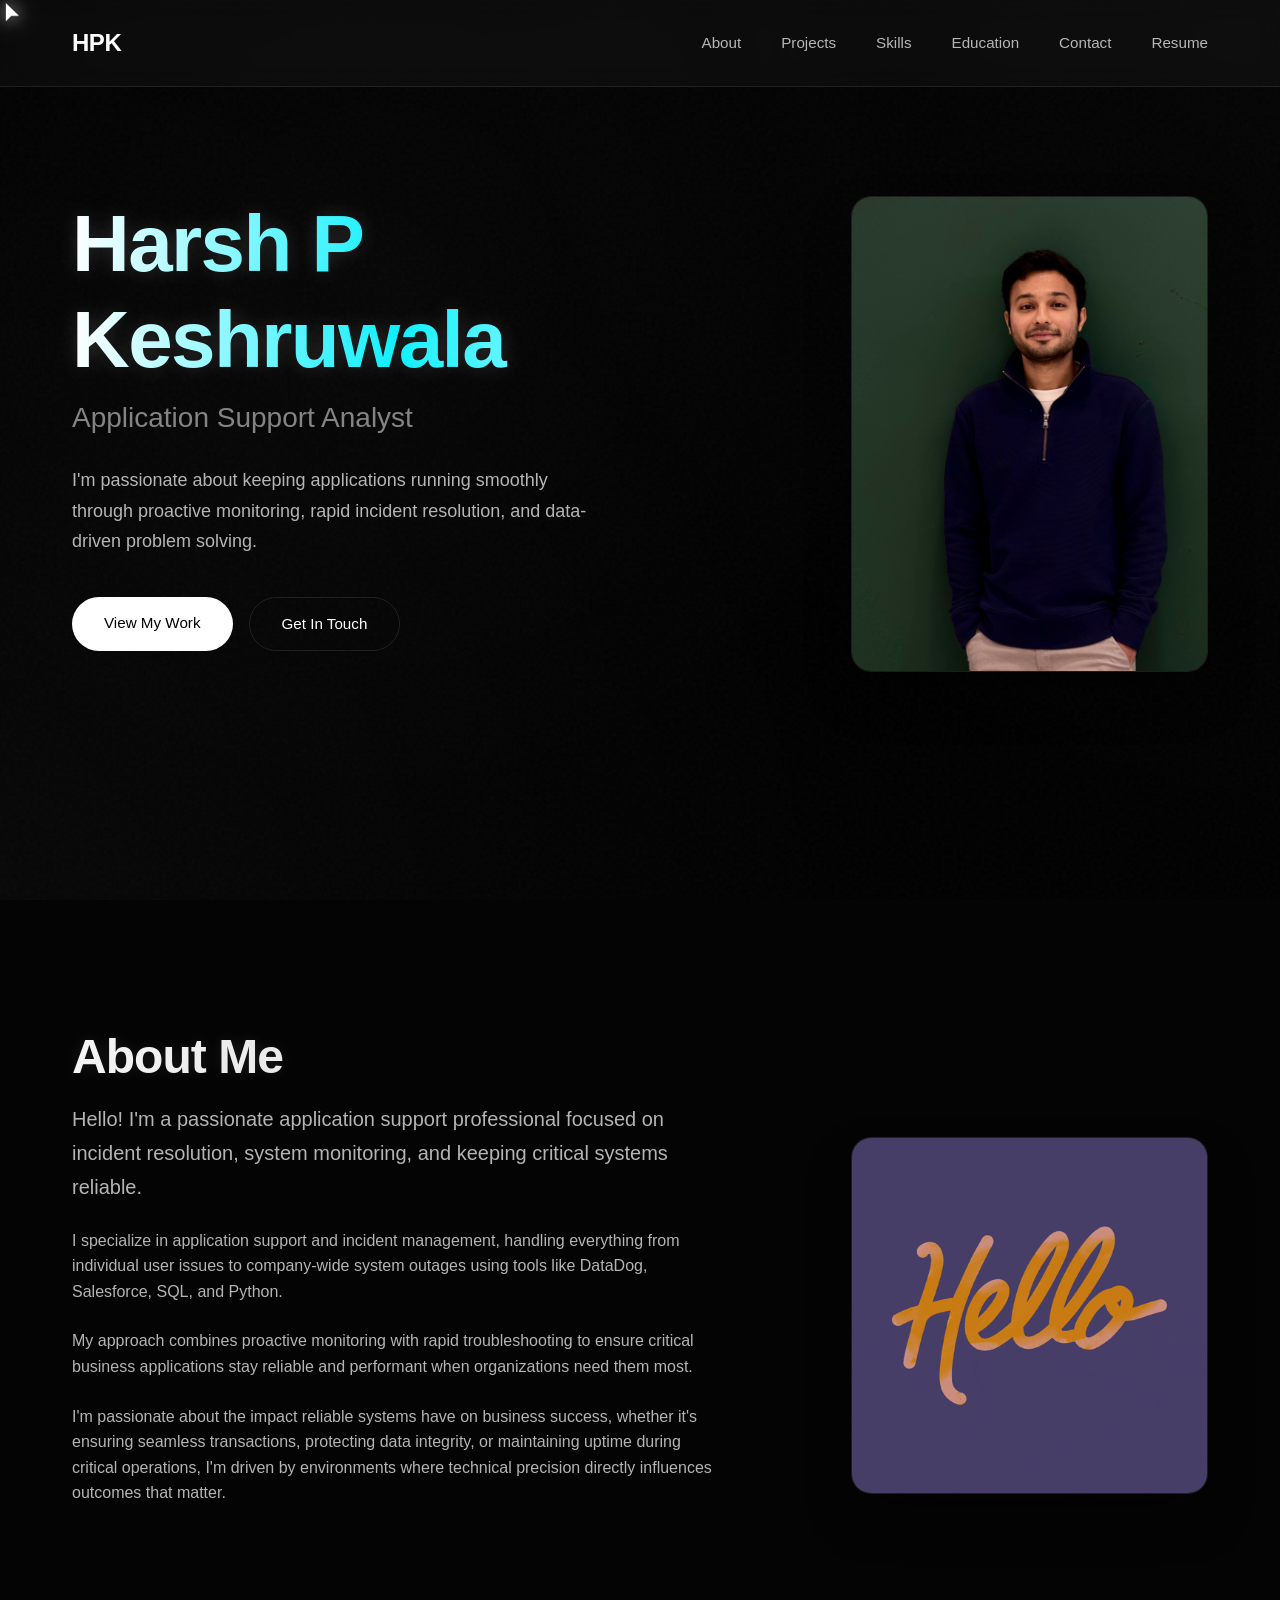
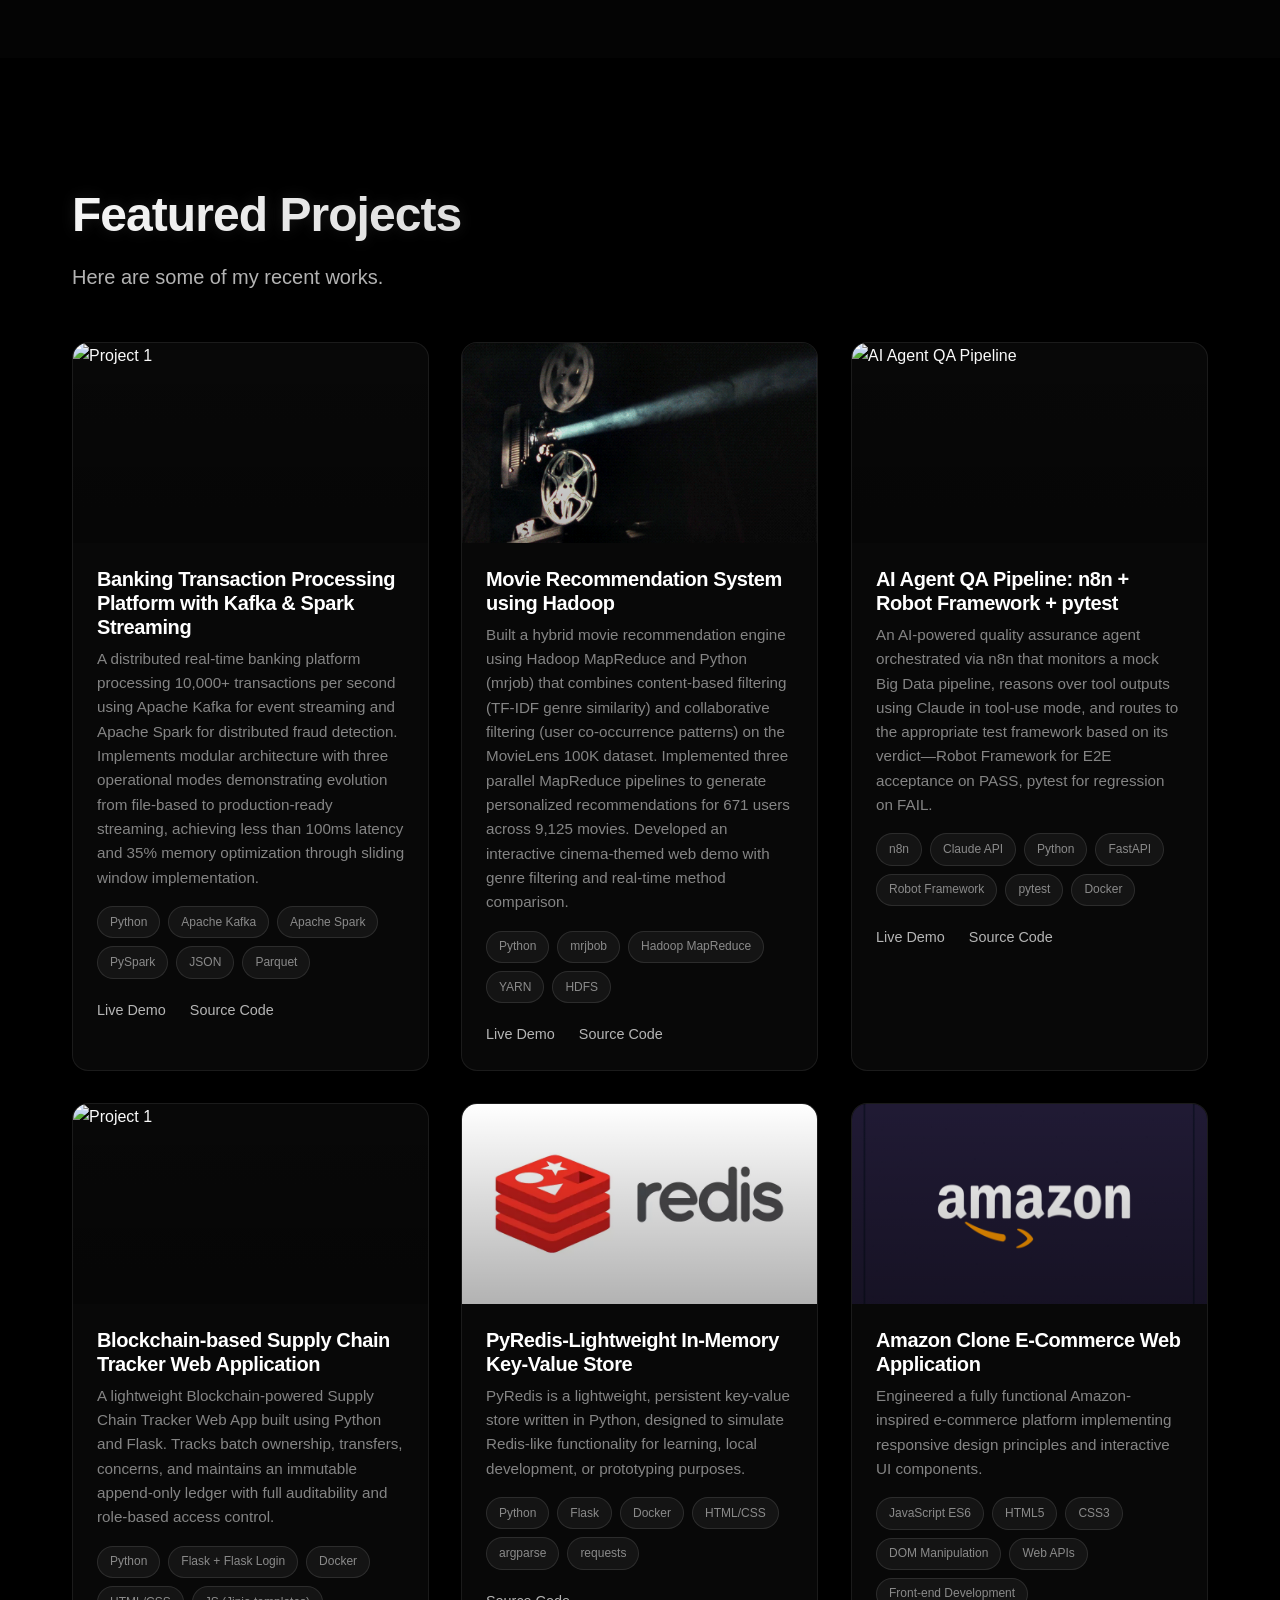
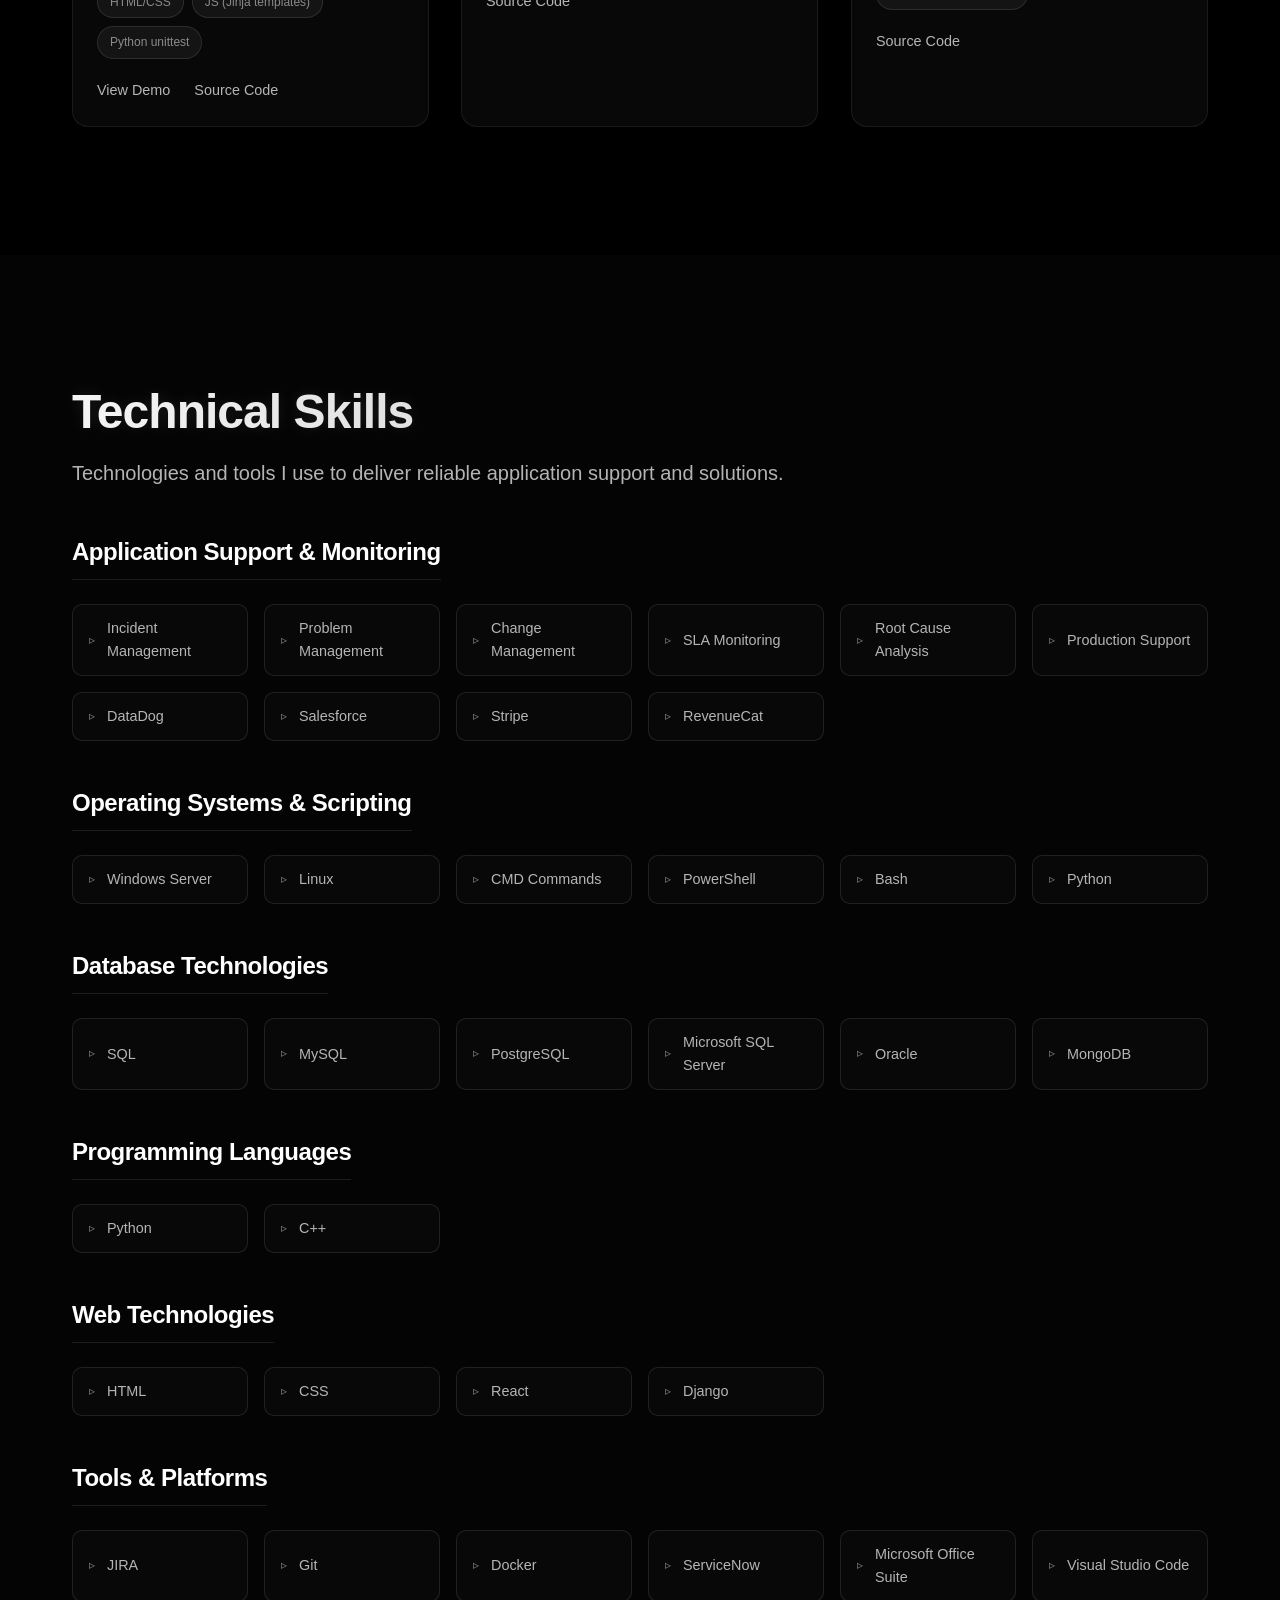
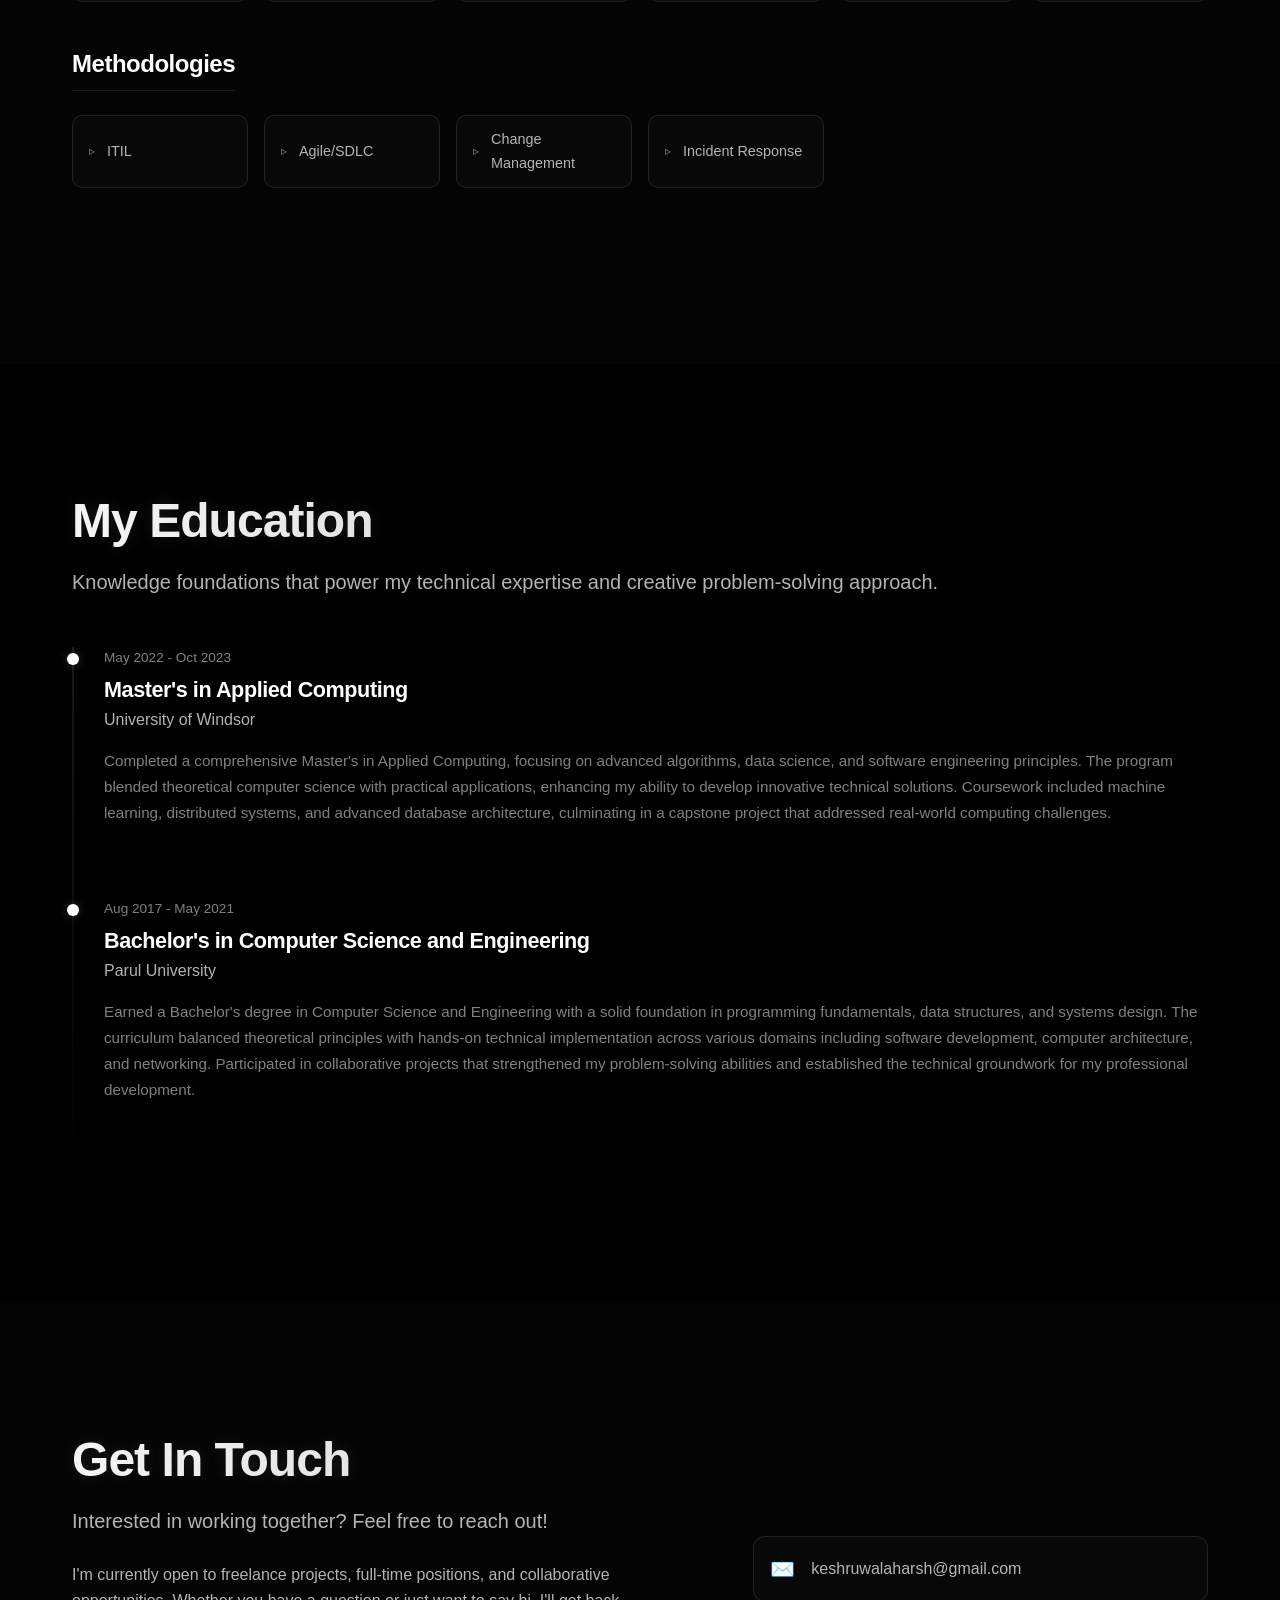
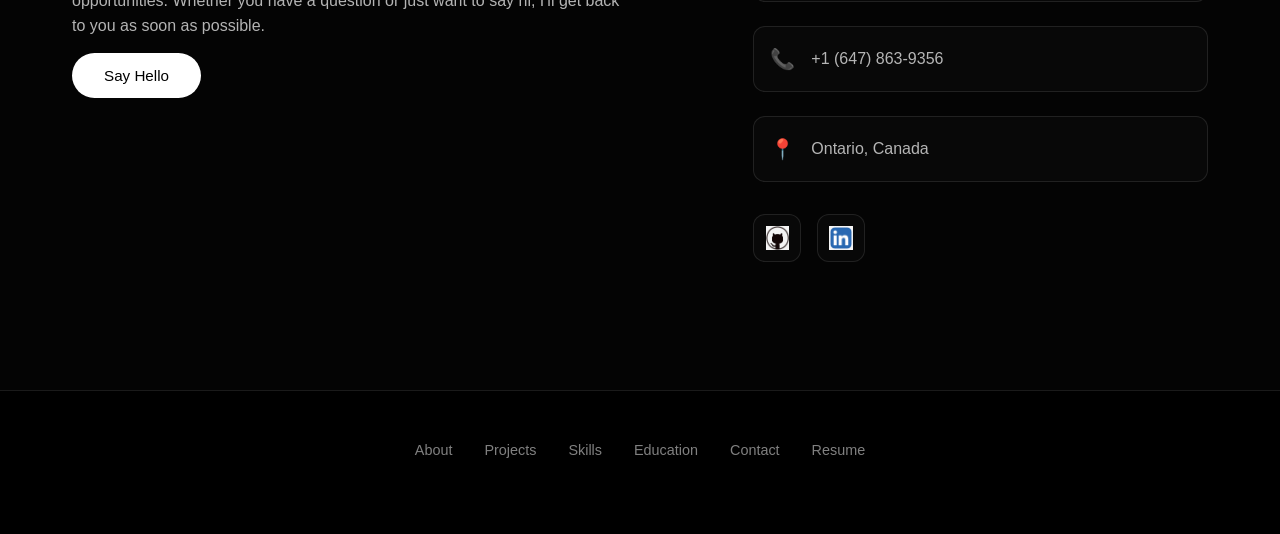
==== commit 5db64be7: "Replace e-commerce Flutter project with AI QA Agent, reorder projects - Remove "Cross-Platform E-Com" ====
--- a/index.html
+++ b/index.html
@@ -130,6 +130,29 @@
 
                 <div class="project-card fade-in">
                     <div class="project-image">
+                        <img src="images/QA_bot.gif" alt="AI Agent QA Pipeline">
+                    </div>
+                    <div class="project-content">
+                        <h3 class="project-title">AI Agent QA Pipeline: n8n + Robot Framework + pytest</h3>
+                        <p class="project-desc">An AI-powered quality assurance agent orchestrated via n8n that monitors a mock Big Data pipeline, reasons over tool outputs using Claude in tool-use mode, and routes to the appropriate test framework based on its verdict—Robot Framework for E2E acceptance on PASS, pytest for regression on FAIL.</p>
+                        <div class="project-tags">
+                            <span class="tag">n8n</span>
+                            <span class="tag">Claude API</span>
+                            <span class="tag">Python</span>
+                            <span class="tag">FastAPI</span>
+                            <span class="tag">Robot Framework</span>
+                            <span class="tag">pytest</span>
+                            <span class="tag">Docker</span>
+                        </div>
+                        <div class="project-links">
+                            <a href="https://hpk369.github.io/ai-qa-agent/" class="project-link">Live Demo</a>
+                            <a href="https://github.com/hpk369/ai-qa-agent" class="project-link">Source Code</a>
+                        </div>
+                    </div>
+                </div>
+
+                <div class="project-card fade-in">
+                    <div class="project-image">
                         <img src="images/blockchain_supply_chain.gif" alt="Project 1">
                     </div>
                     <div class="project-content">
@@ -194,28 +217,6 @@
                     </div>
                 </div>
 
-                <div class="project-card fade-in">
-                    <div class="project-image">
-                        <img src="images/e_commerce_app.gif" alt="Project 1">
-                    </div>
-                    <div class="project-content">
-                        <h3 class="project-title">Cross-Platform E-Commerce Mobile Application</h3>
-                        <p class="project-desc">A full-featured online shopping platform with user authentication, product management, and payment integration.</p>
-                        <div class="project-tags">
-                            <span class="tag">Flutter</span>
-                            <span class="tag">Dart</span>
-                            <span class="tag">Firebase</span>
-                            <span class="tag">State Management</span>
-                            <span class="tag">RESTful APIs</span>
-                            <span class="tag">Mobile Development</span>
-                        </div>
-                        <div class="project-links">
-                            <!-- <a href="#" class="project-link">View Demo</a> -->
-                            <a href="https://github.com/hpk369/e-commerce-flutter-app" class="project-link">Source Code</a>
-                        </div>
-                    </div>
-                </div>
-
             </div>
         </div>
     </section>
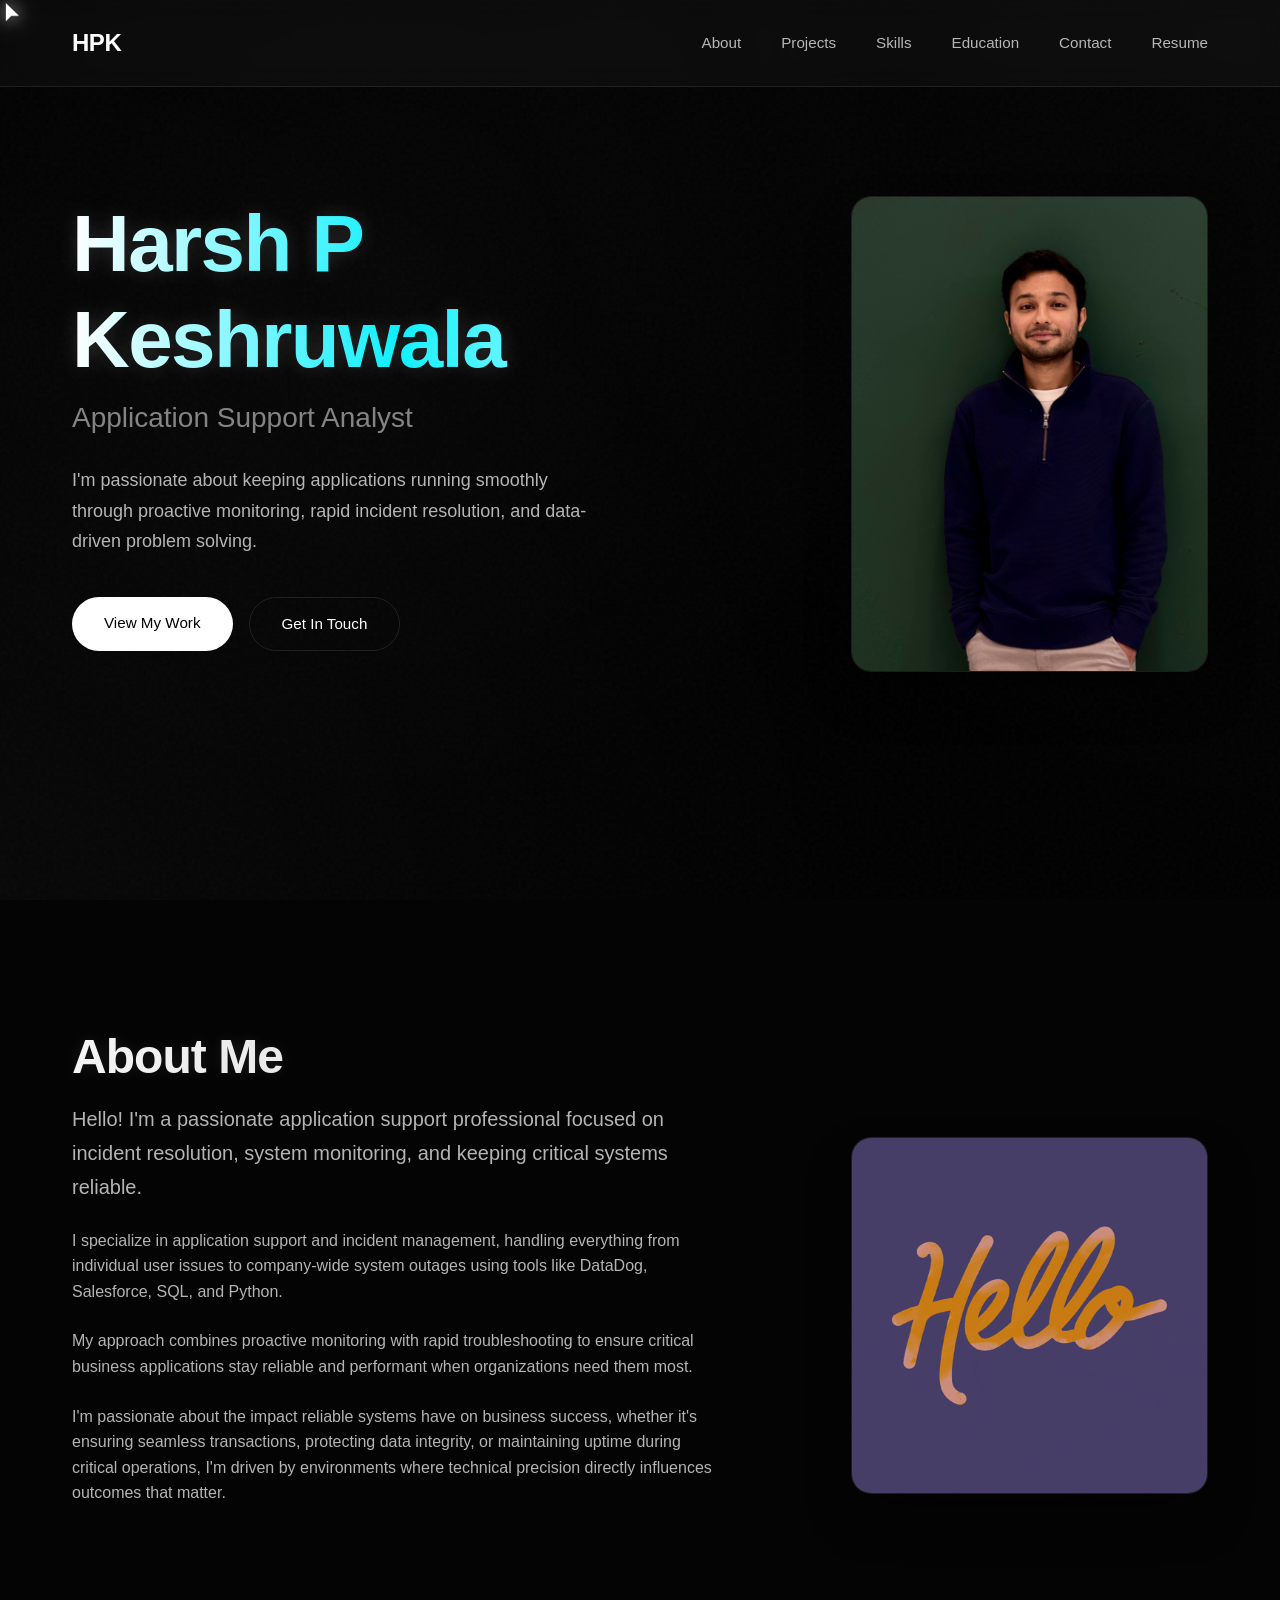
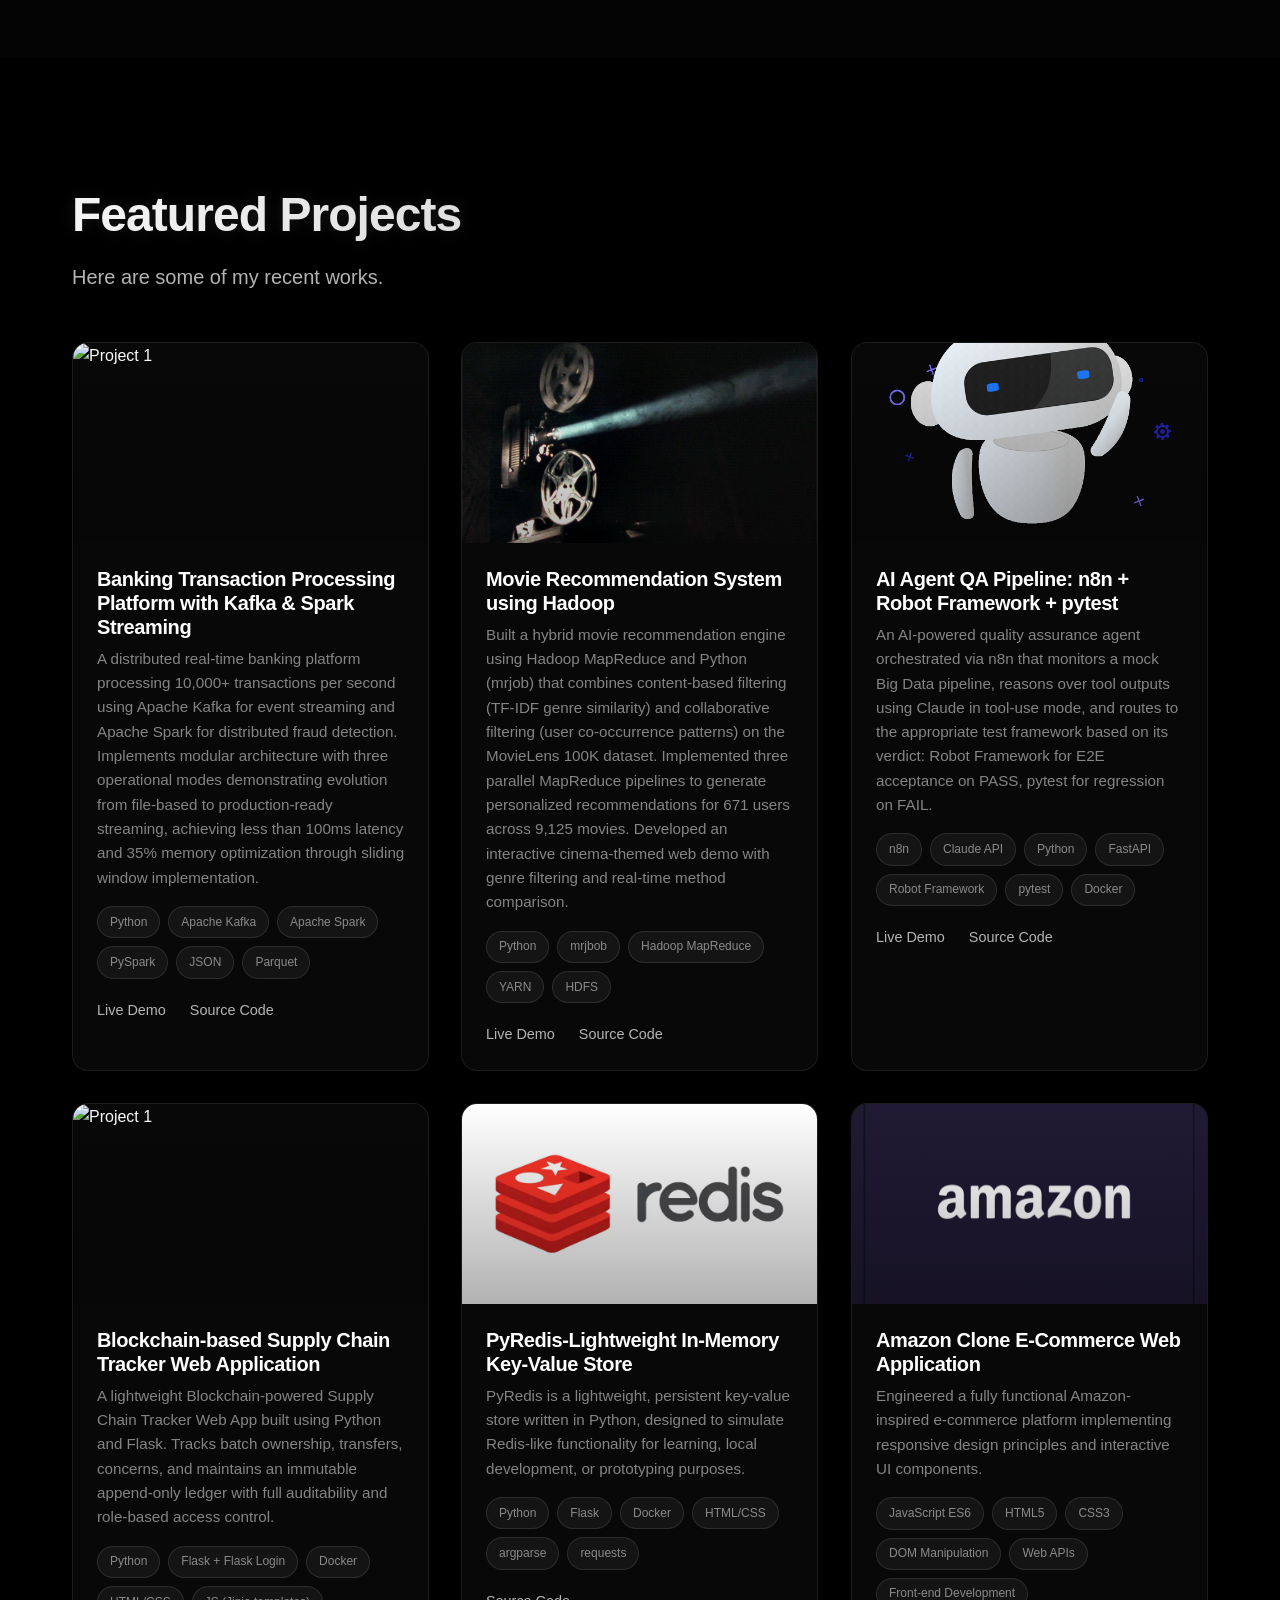
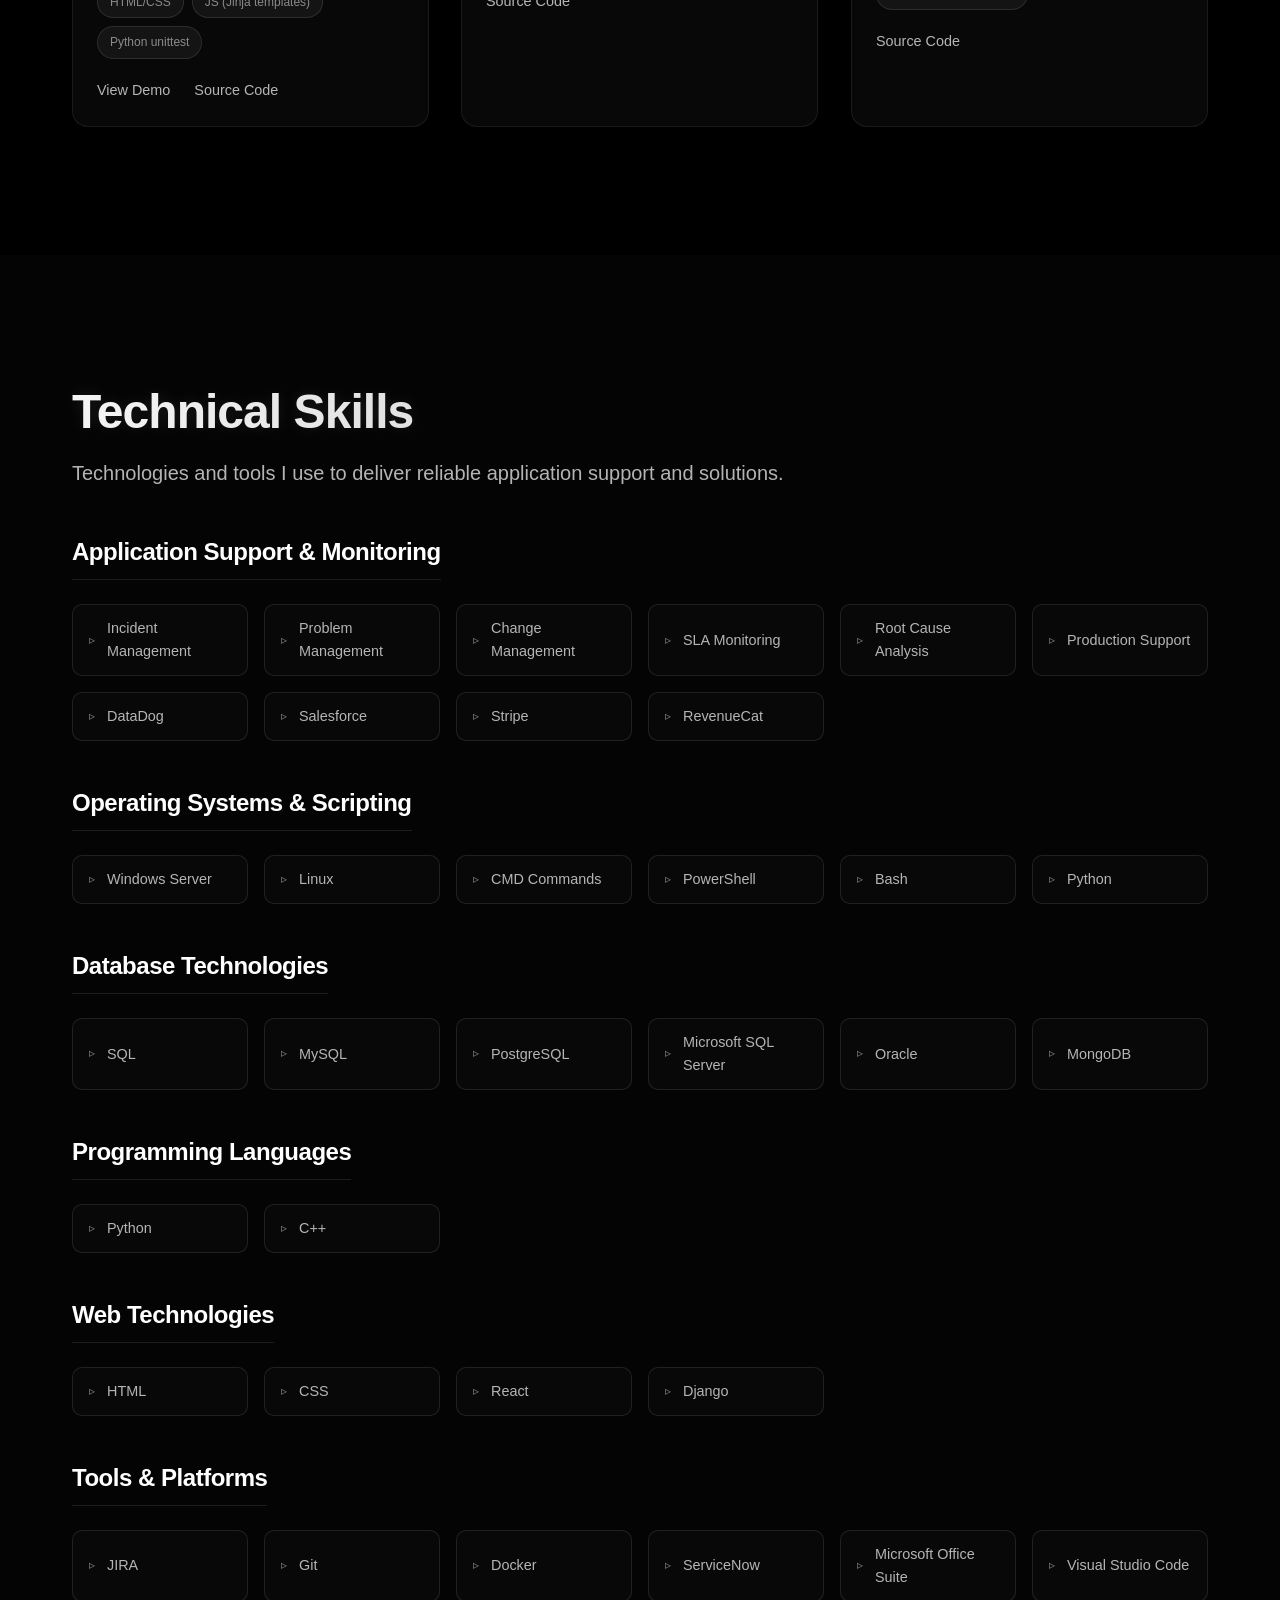
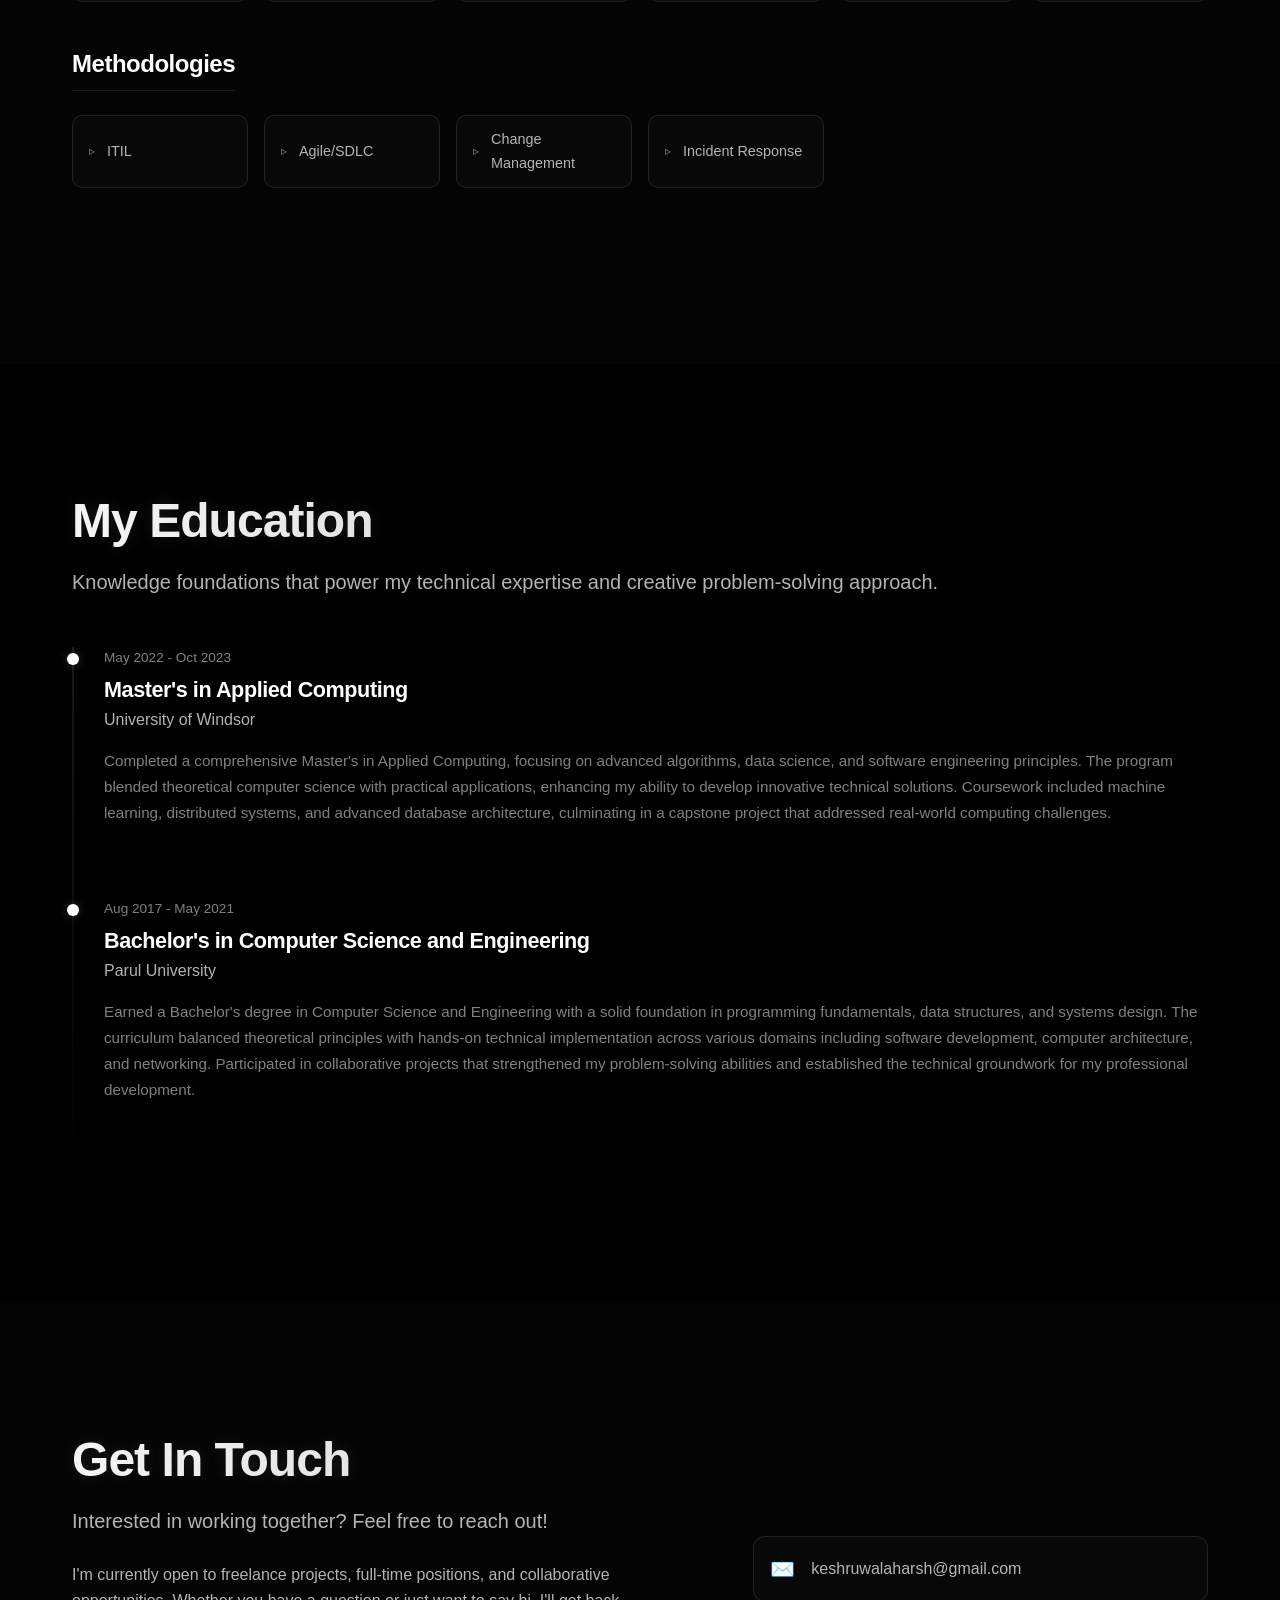
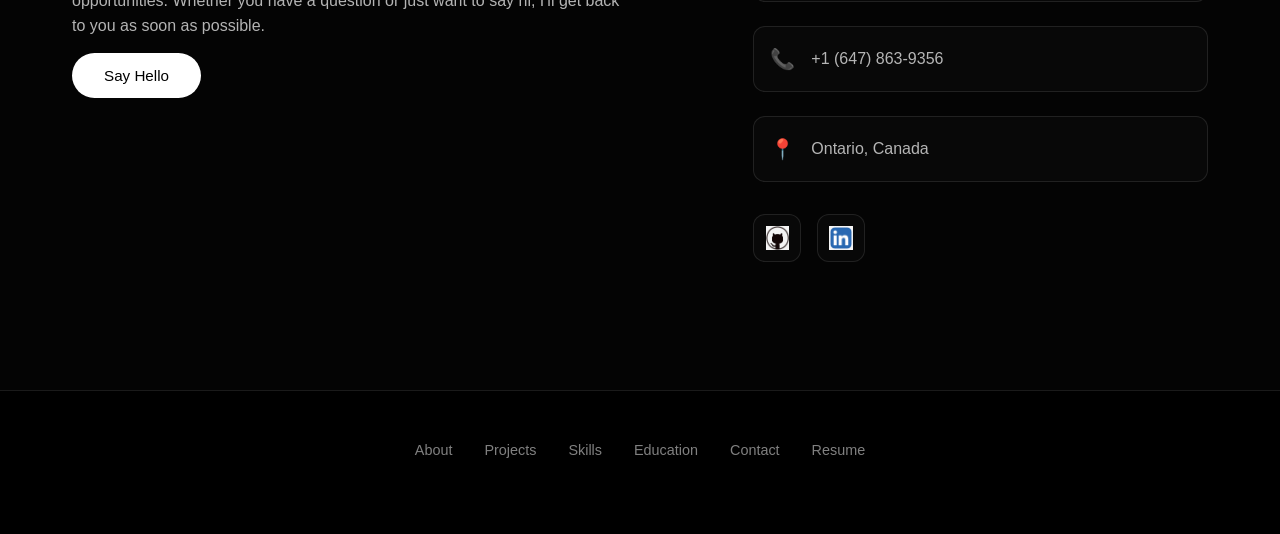
==== commit 2e3aa283: "Fix punctuation in project description Updated project description punctuation for clarity." ====
--- a/index.html
+++ b/index.html
@@ -134,7 +134,7 @@
                     </div>
                     <div class="project-content">
                         <h3 class="project-title">AI Agent QA Pipeline: n8n + Robot Framework + pytest</h3>
-                        <p class="project-desc">An AI-powered quality assurance agent orchestrated via n8n that monitors a mock Big Data pipeline, reasons over tool outputs using Claude in tool-use mode, and routes to the appropriate test framework based on its verdict—Robot Framework for E2E acceptance on PASS, pytest for regression on FAIL.</p>
+                        <p class="project-desc">An AI-powered quality assurance agent orchestrated via n8n that monitors a mock Big Data pipeline, reasons over tool outputs using Claude in tool-use mode, and routes to the appropriate test framework based on its verdict: Robot Framework for E2E acceptance on PASS, pytest for regression on FAIL.</p>
                         <div class="project-tags">
                             <span class="tag">n8n</span>
                             <span class="tag">Claude API</span>
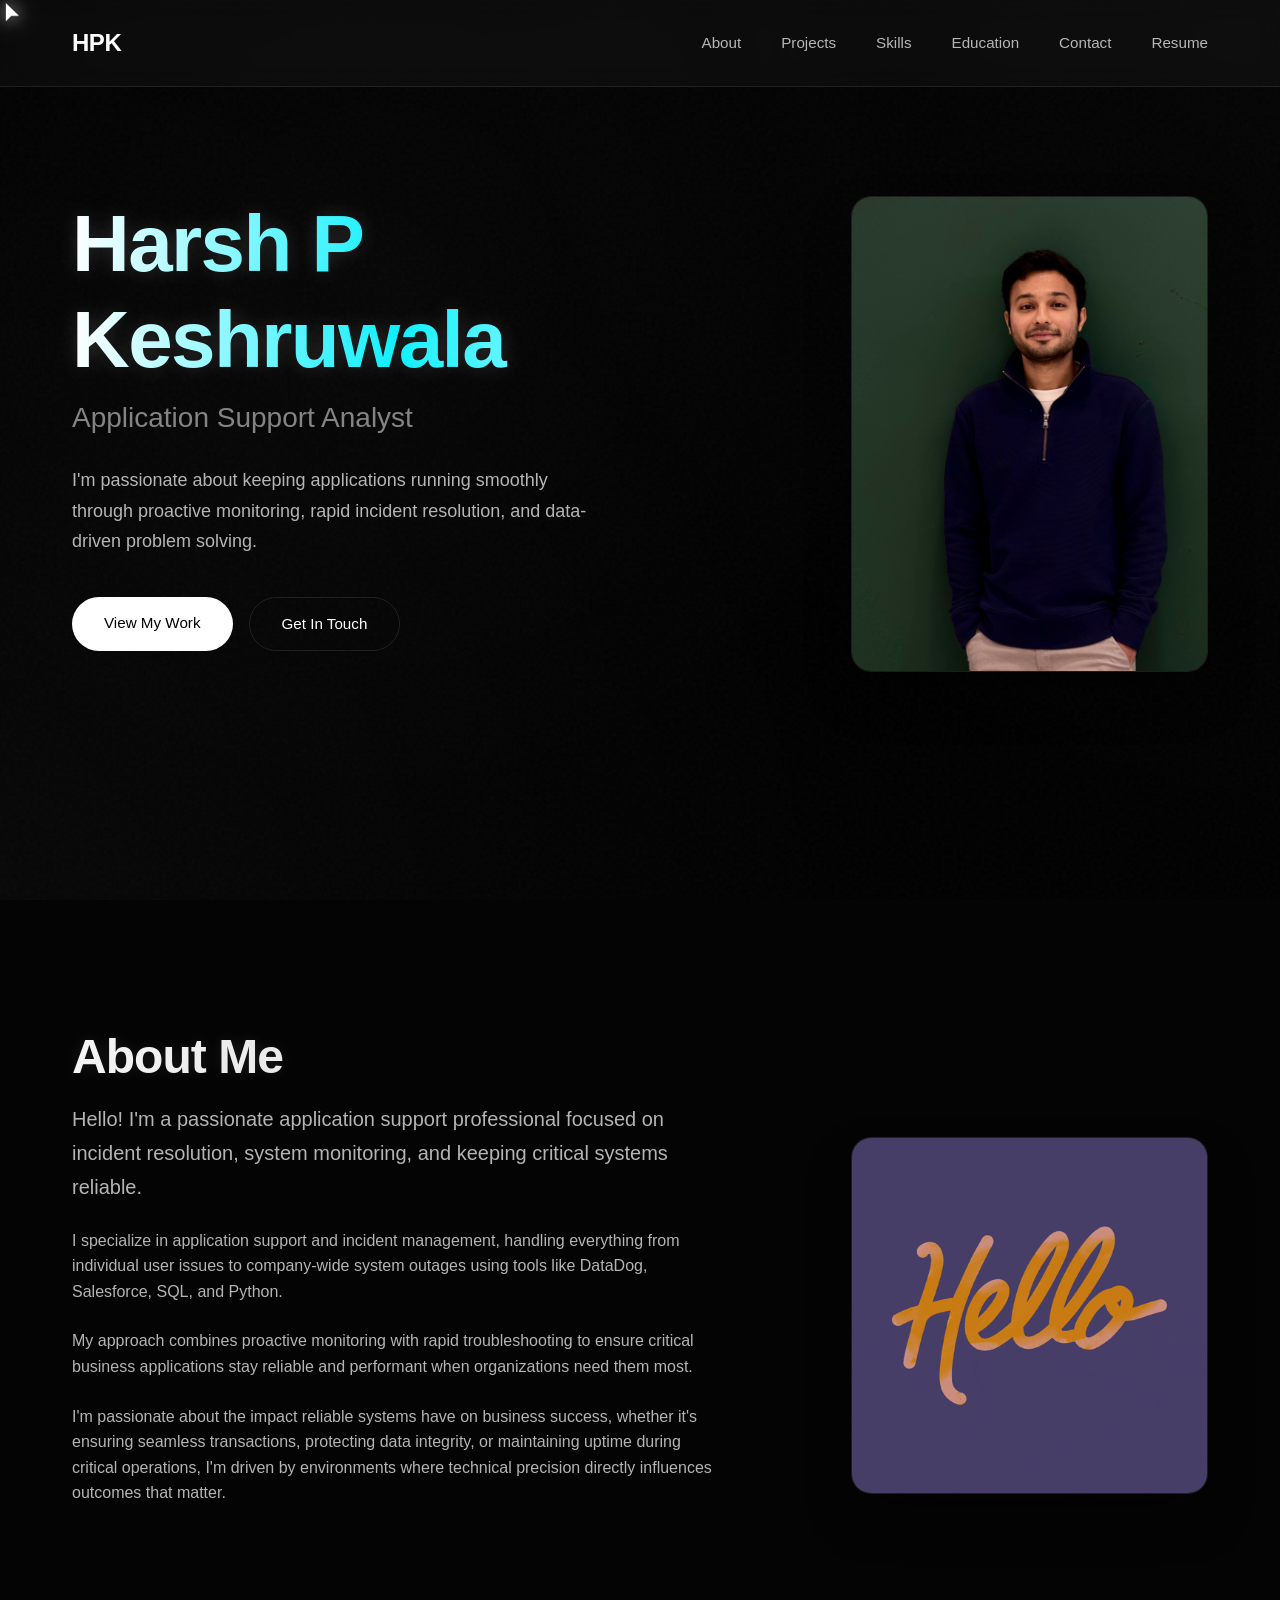
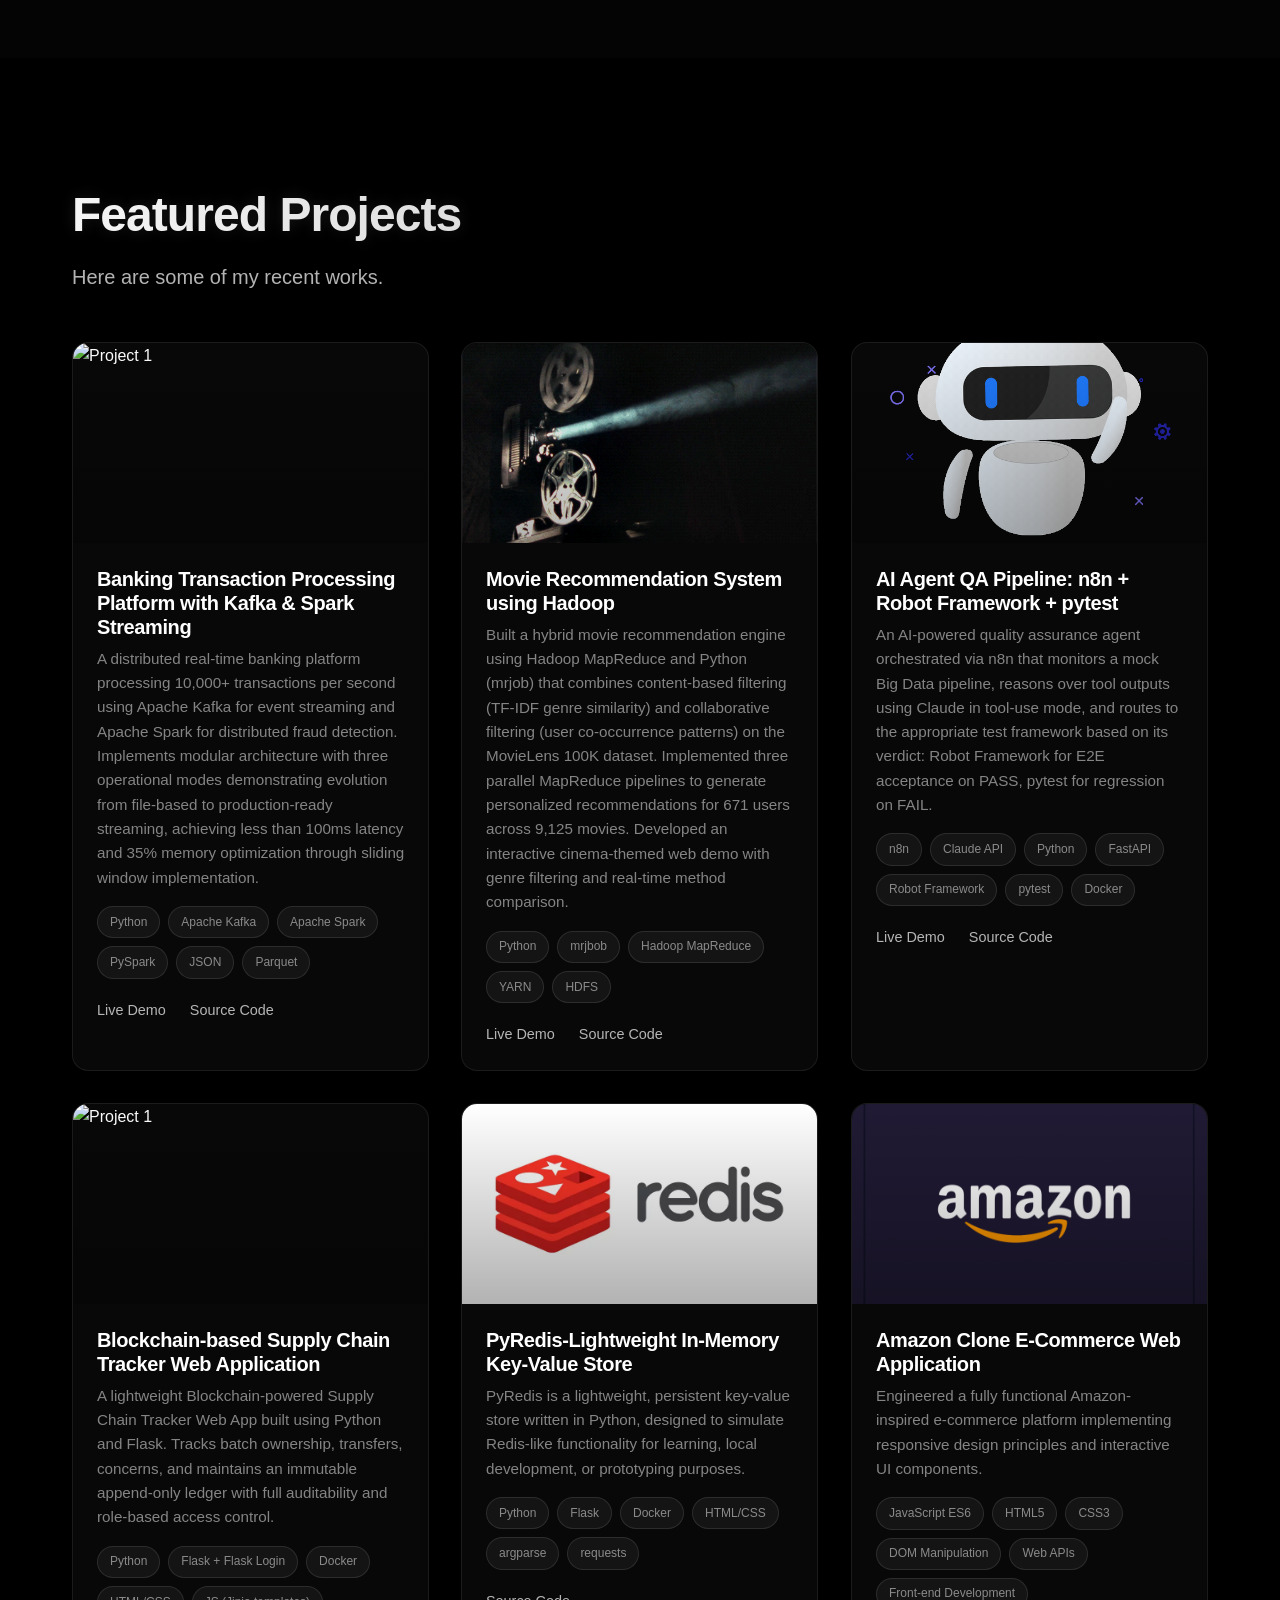
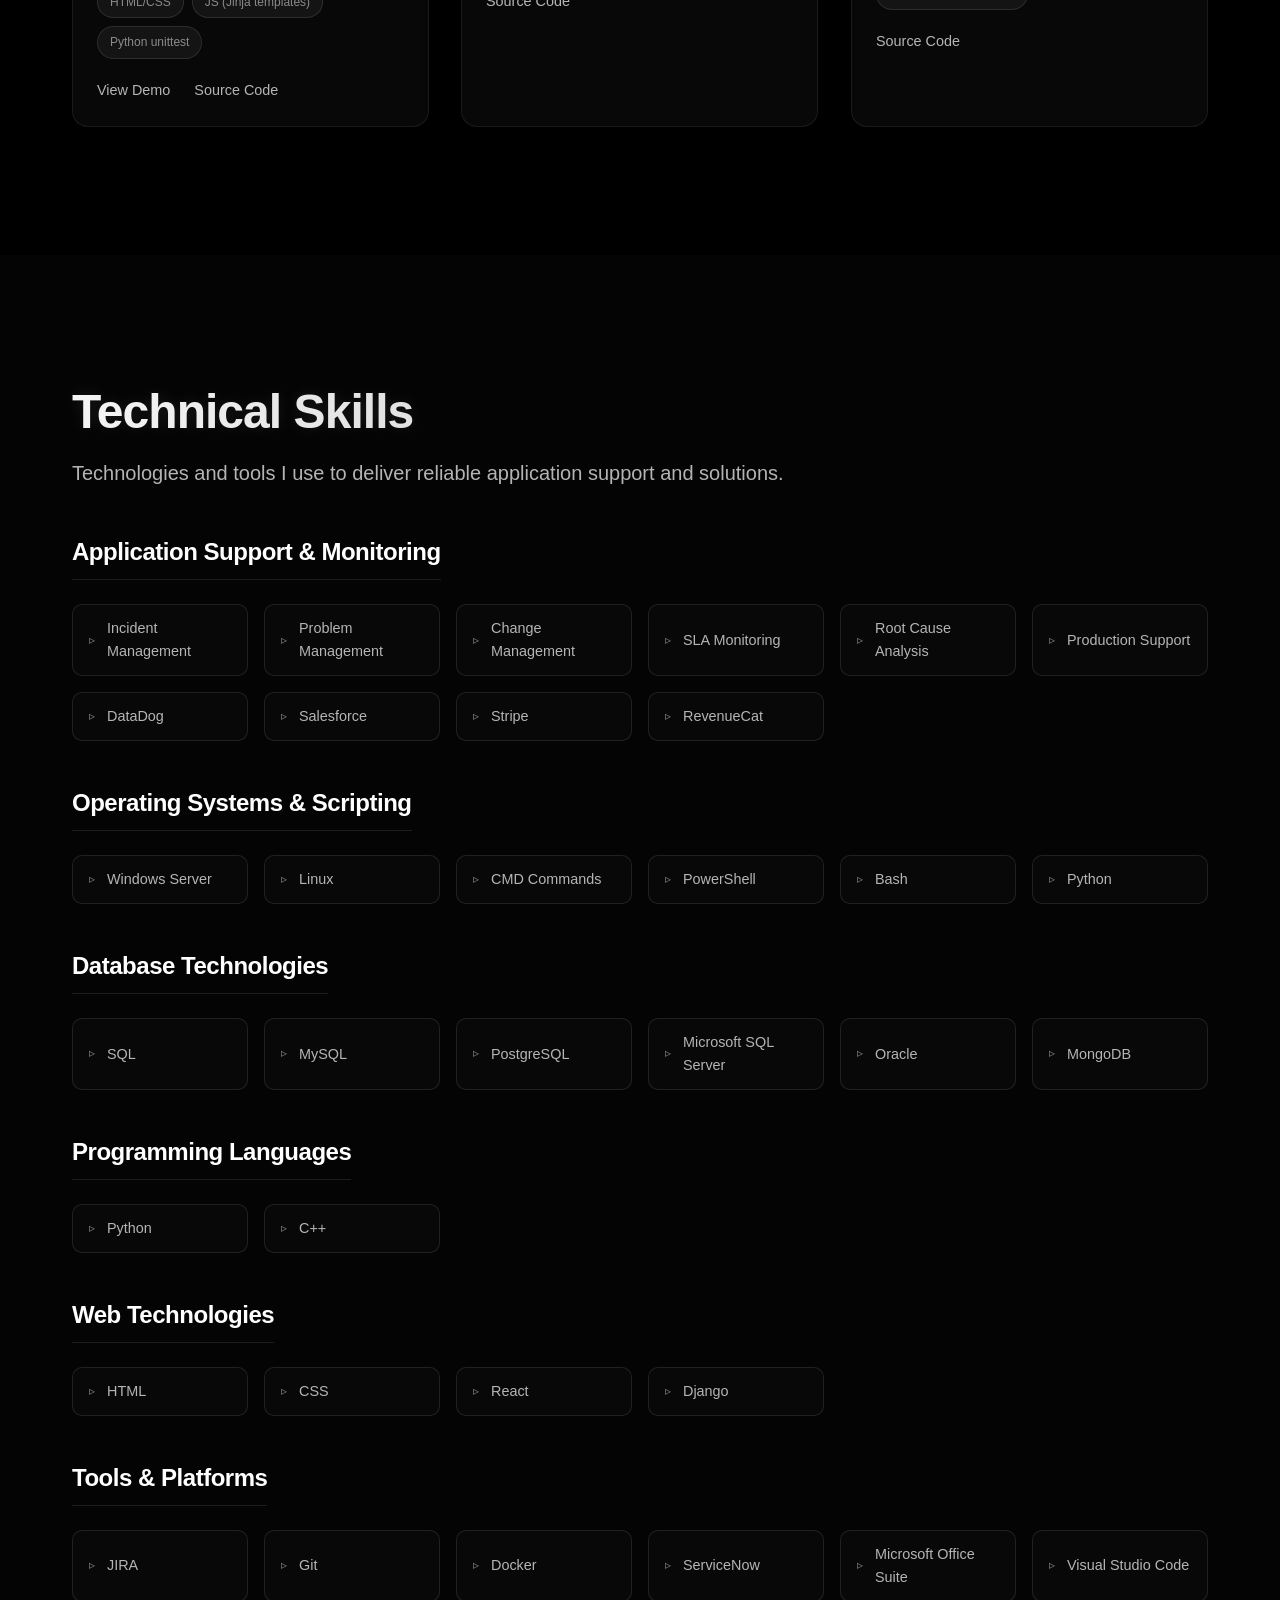
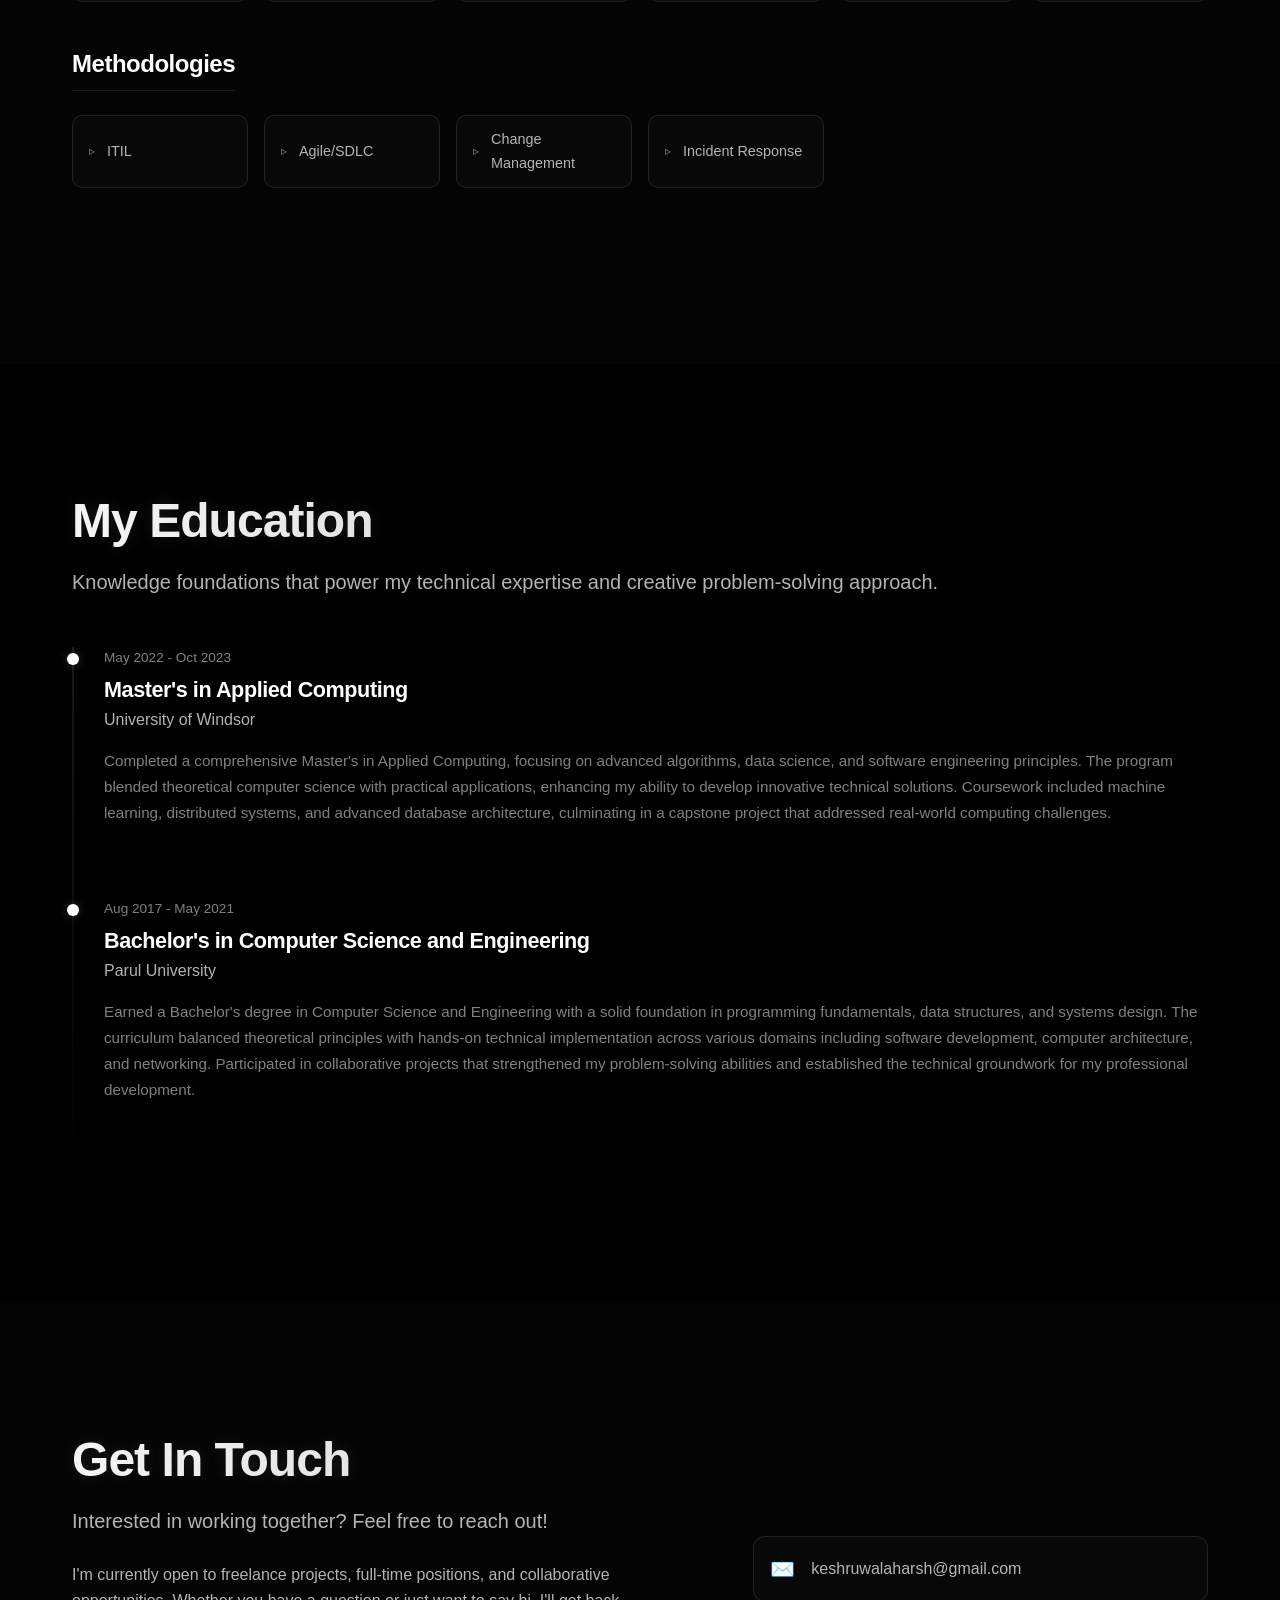
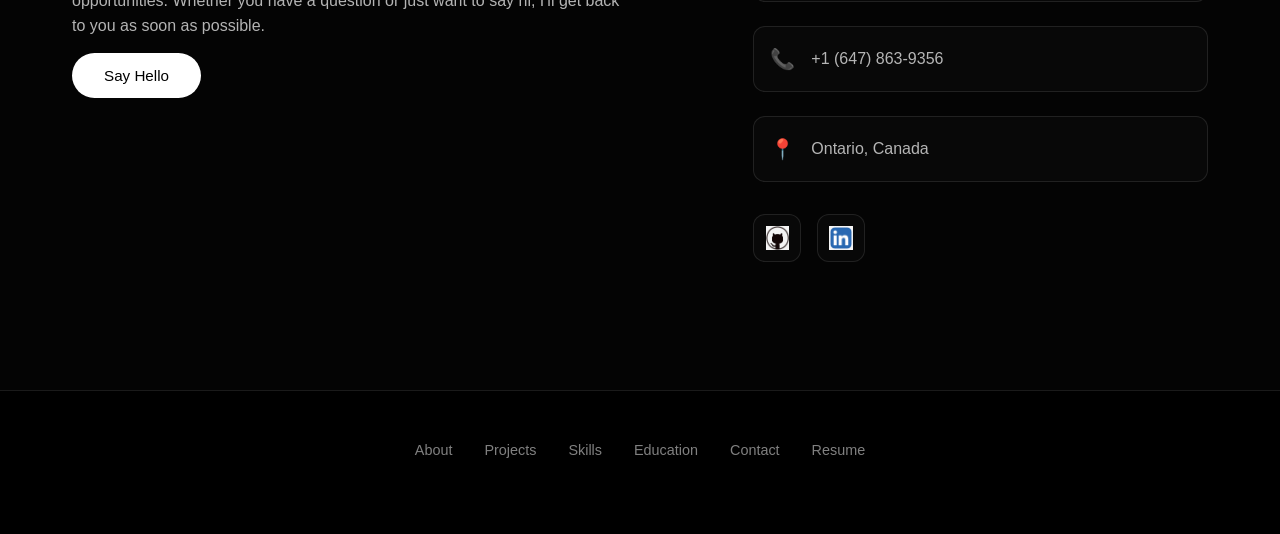
==== commit 98be588c: "Add Cloudflare Web Analytics tracking snippet Adds the Cloudflare Web Analytics beacon script before" ====
--- a/index.html
+++ b/index.html
@@ -499,5 +499,8 @@
     </footer>
 
     <script src="script.js"></script>
+
+    <!-- Cloudflare Web Analytics -->
+    <script type='module' src='https://static.cloudflareinsights.com/beacon.min.js' data-cf-beacon='{"token": "711f005cdd6645fba4978e7ed1f749de"}'></script><!-- End Cloudflare Web Analytics -->
 </body>
 </html>
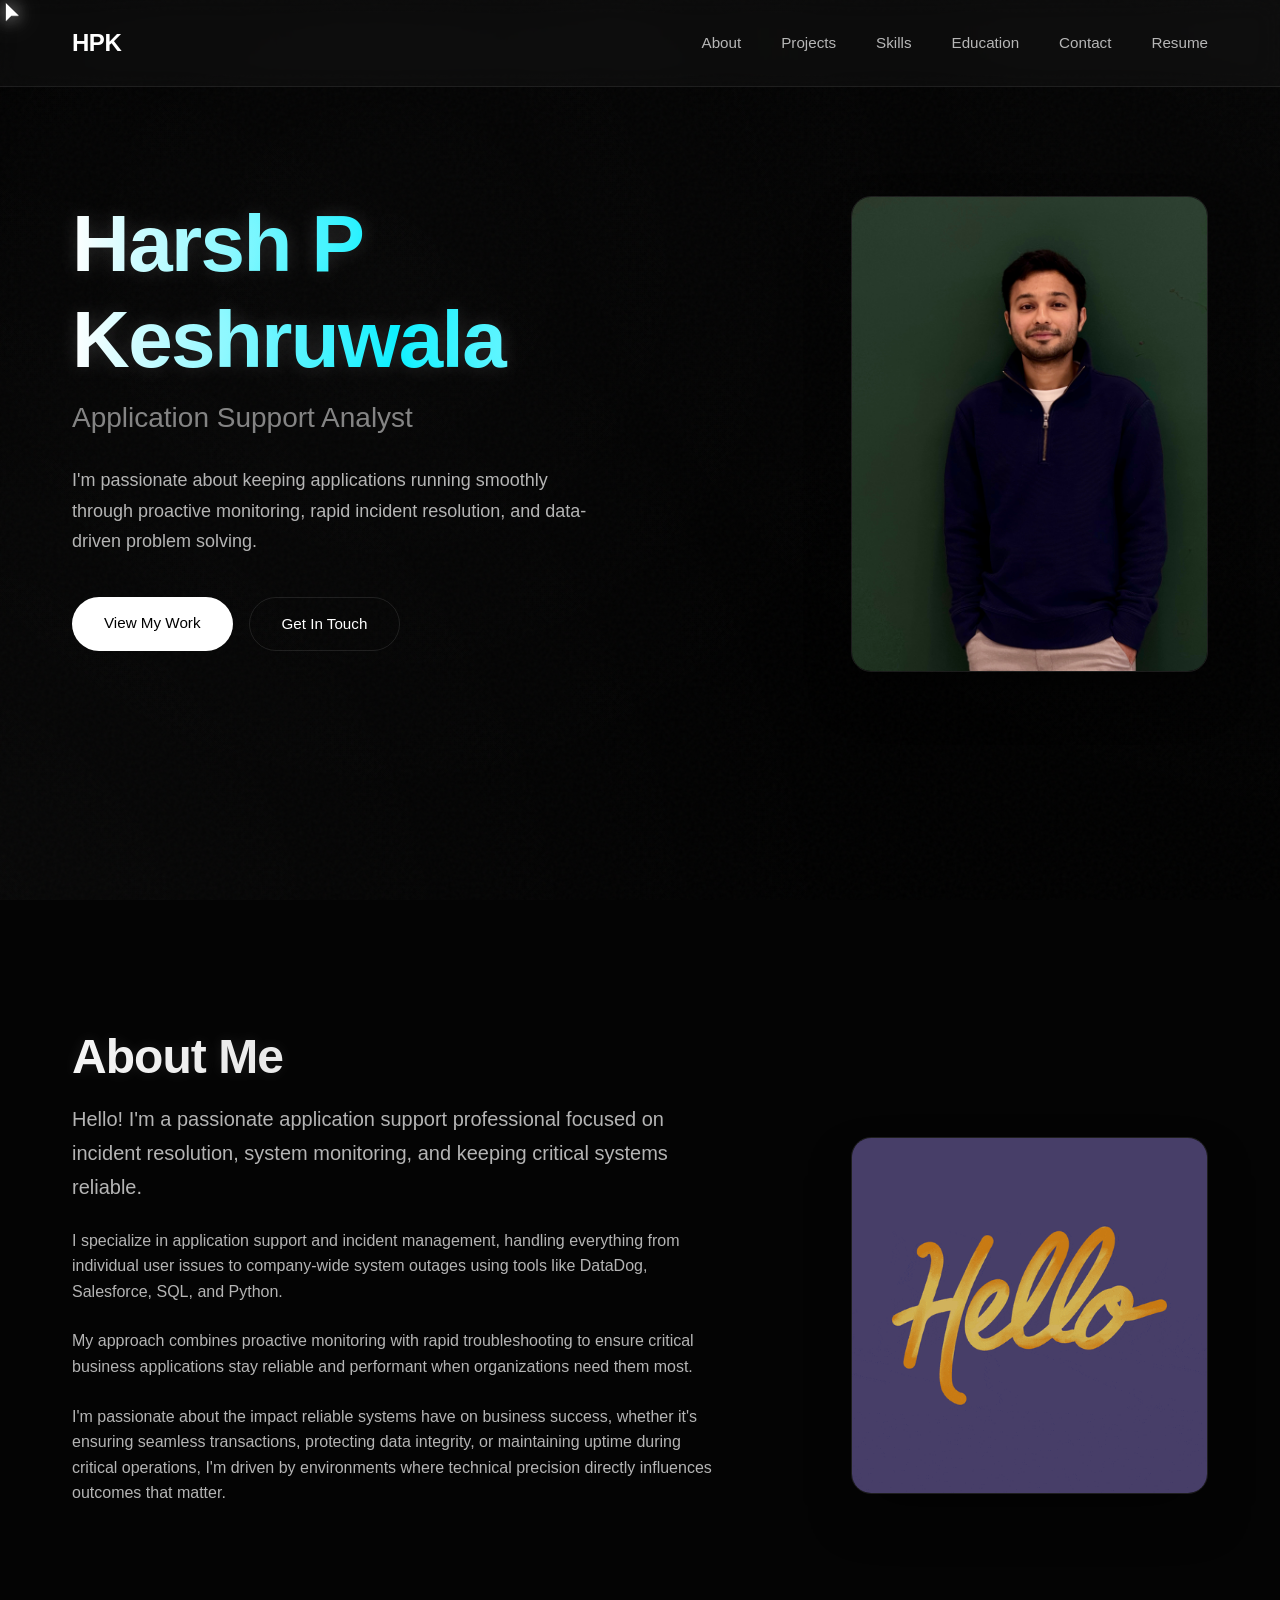
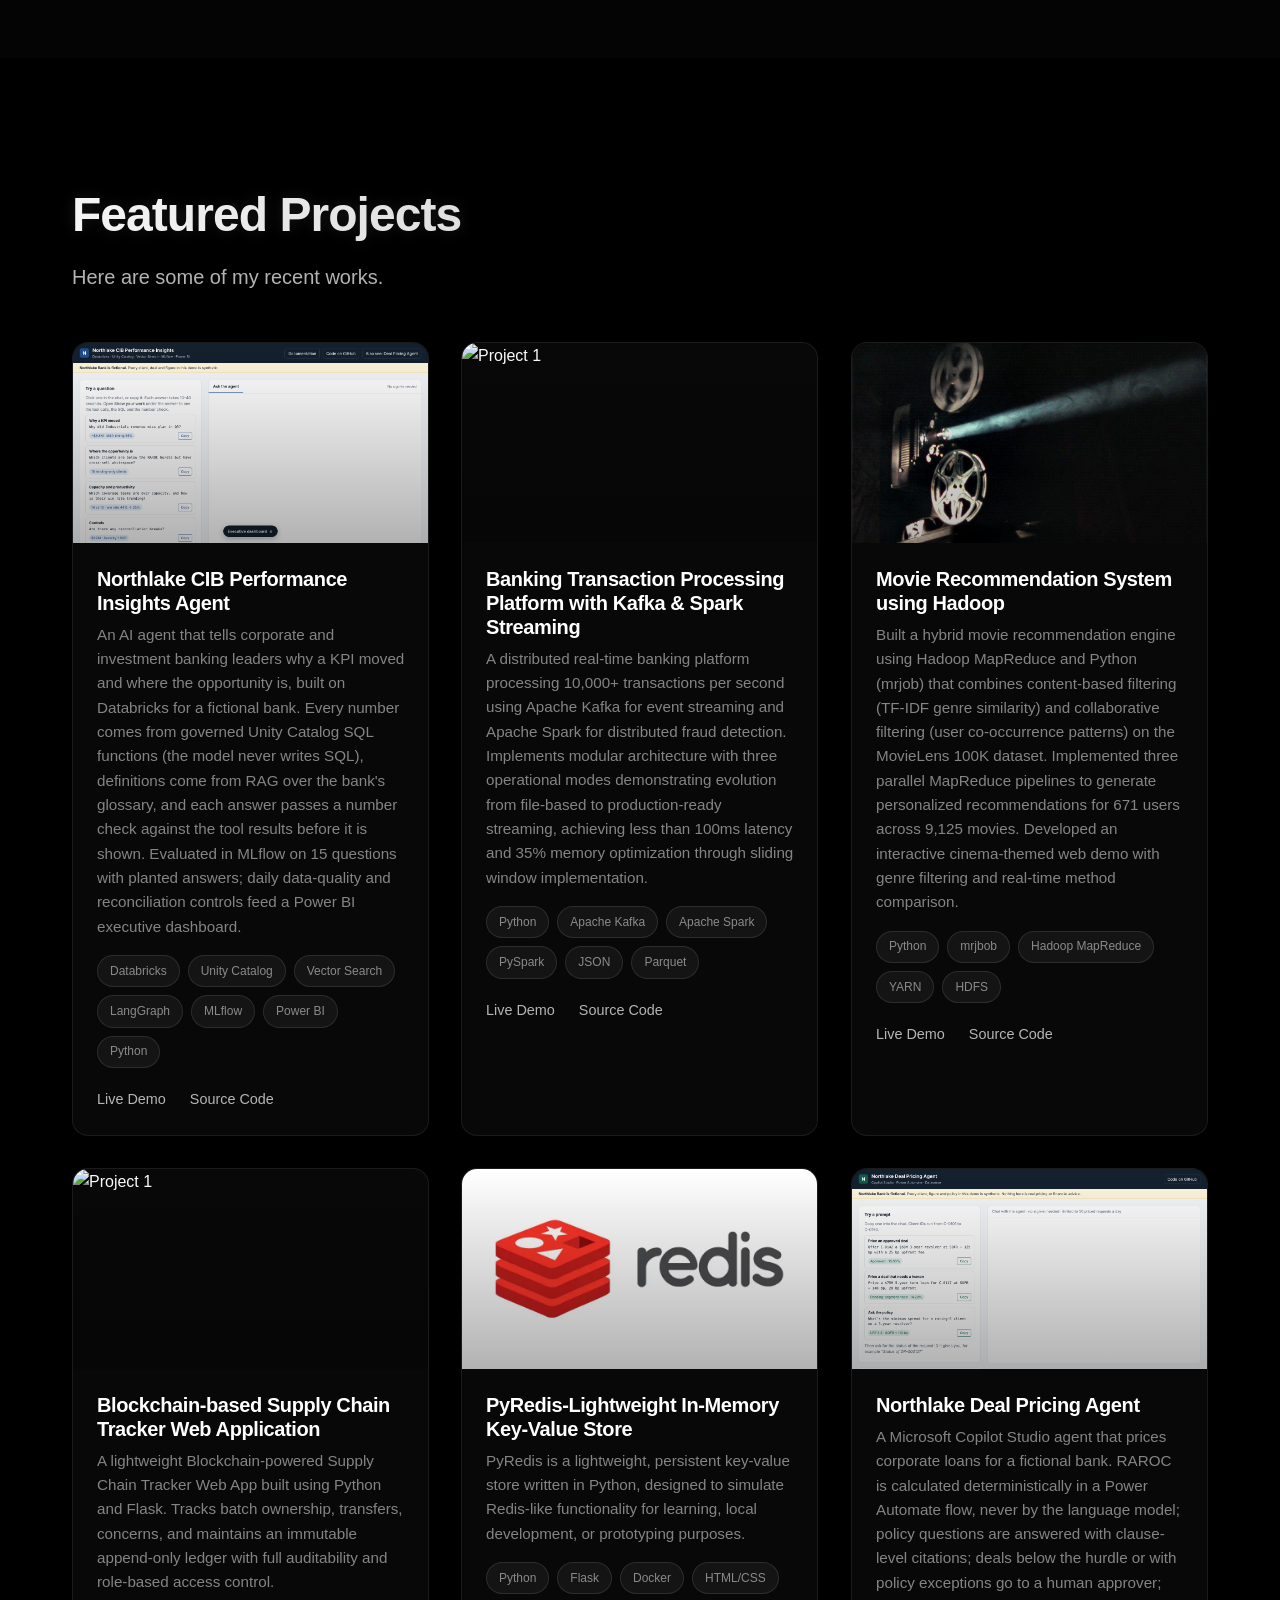
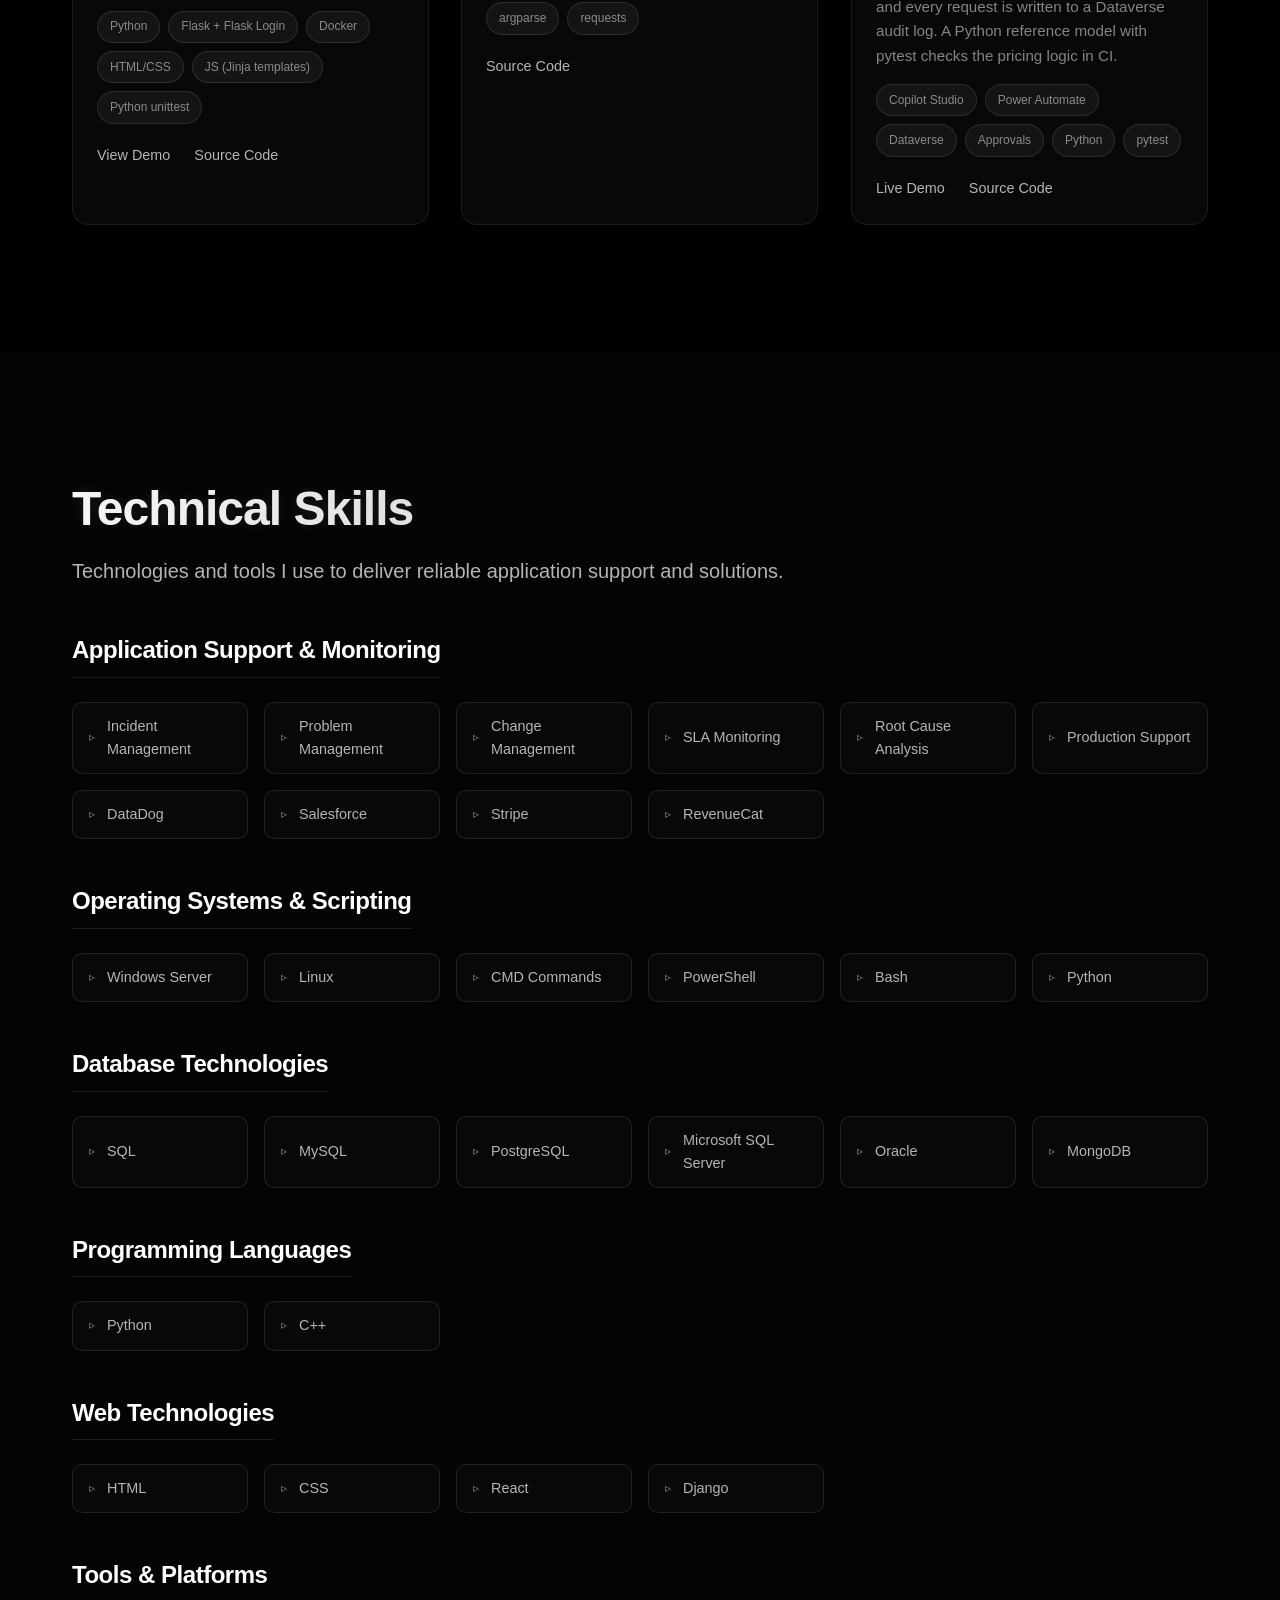
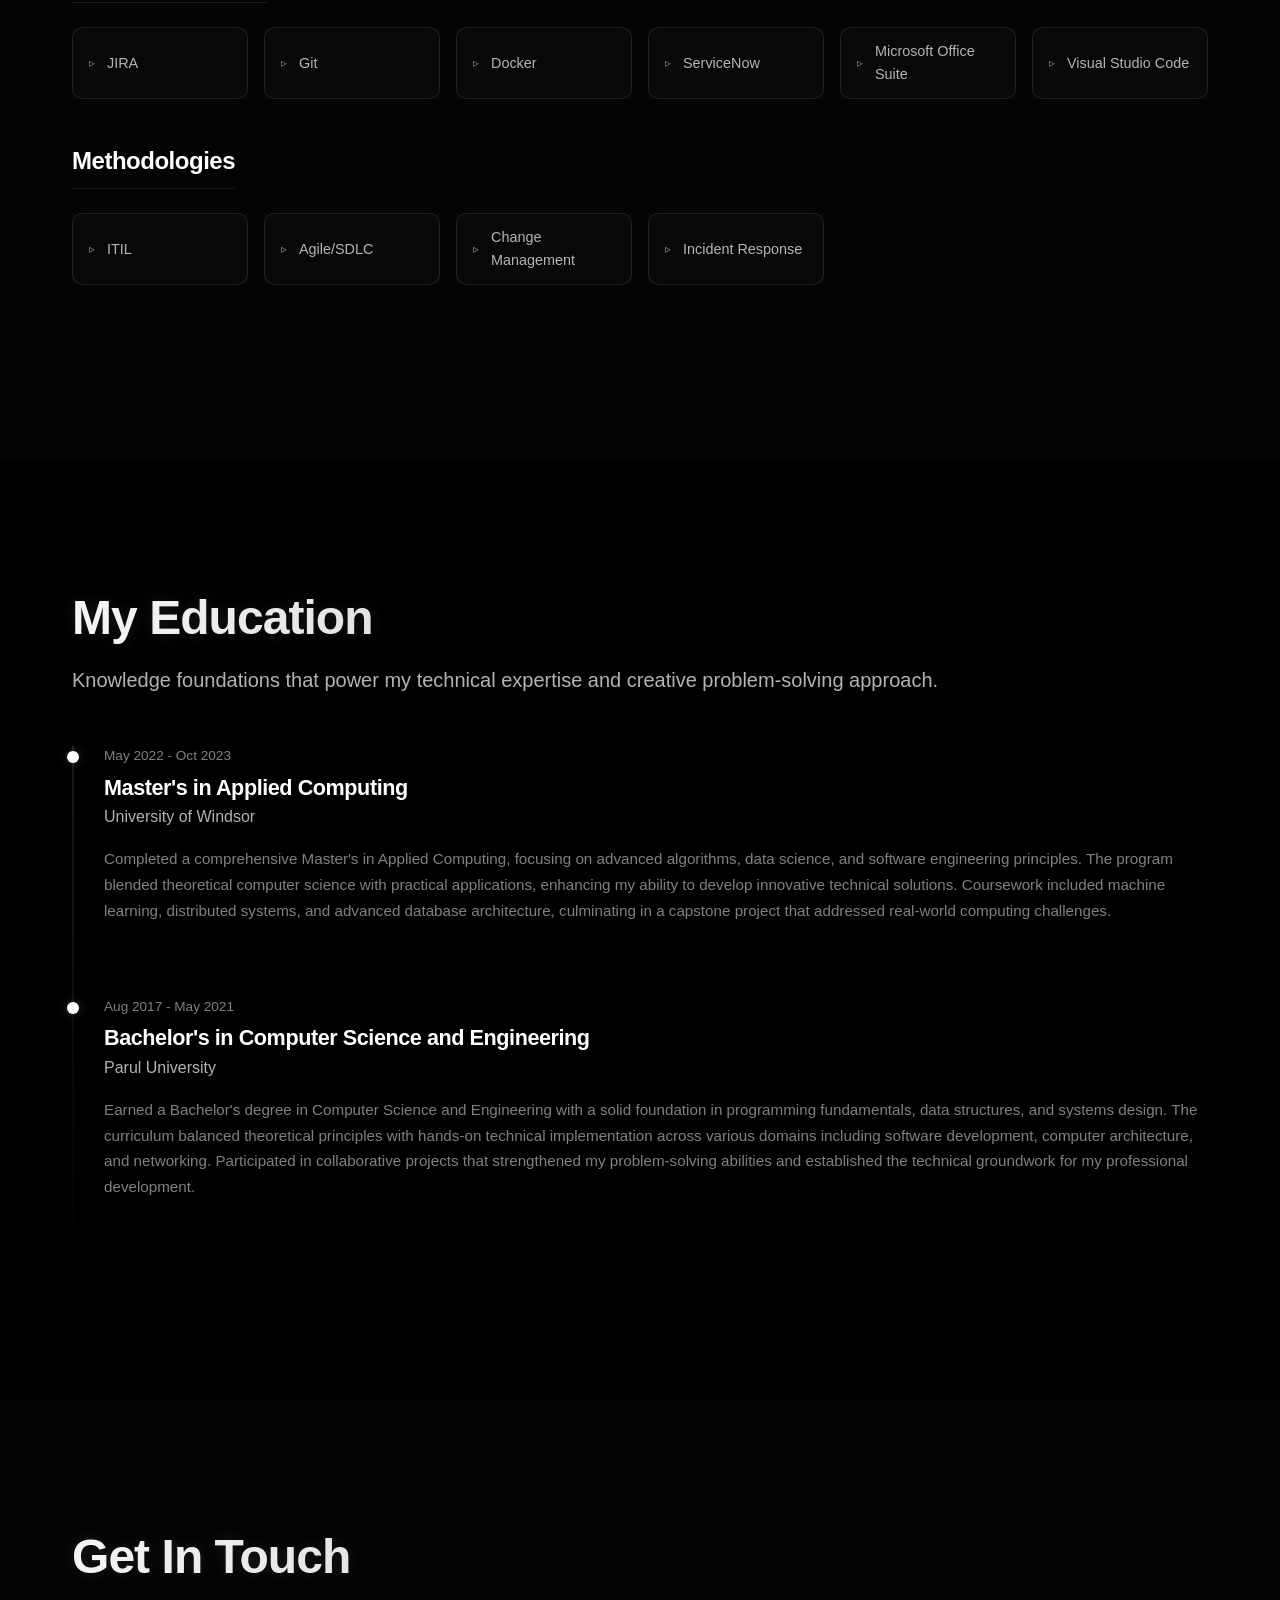
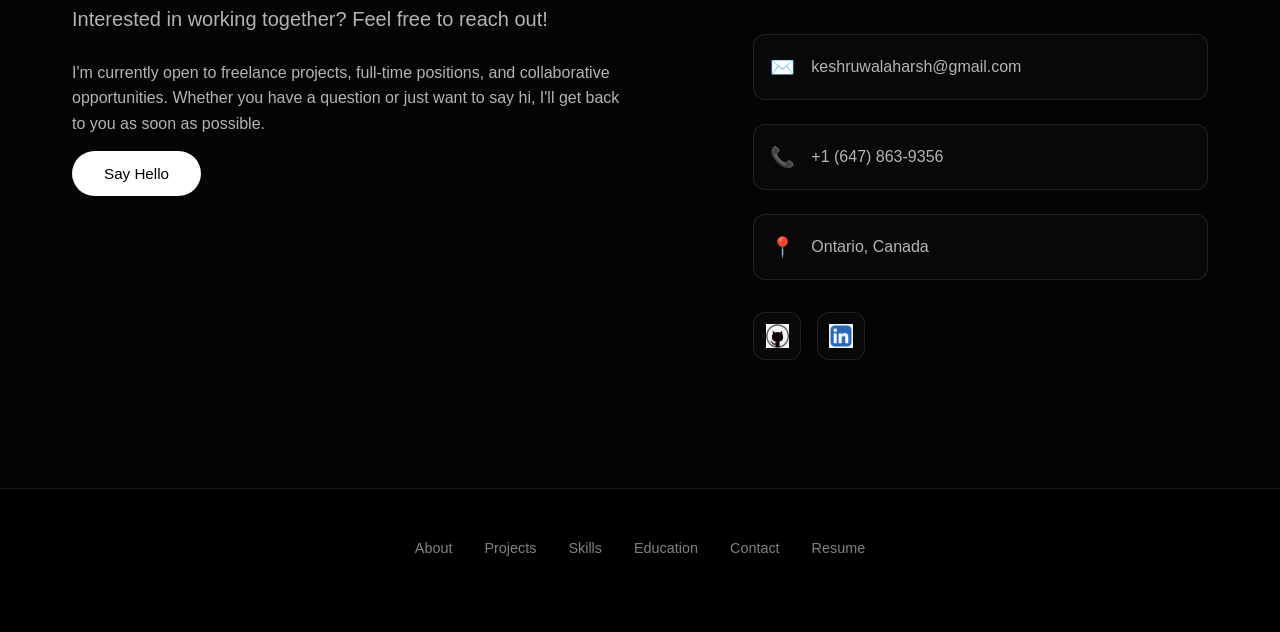
==== commit 613edadf: "Add the two Northlake agents to Projects; remove AI QA agent and Amazon clone CIB Performance Insigh" ====
--- a/index.html
+++ b/index.html
@@ -84,6 +84,28 @@
             <h2 class="gradient-text-subtle glow-subtle">Featured Projects</h2>
             <p class="large-text">Here are some of my recent works.</p>
             <div class="projects-grid">
+                <div class="project-card fade-in">
+                    <div class="project-image">
+                        <img src="images/northlake_insights.png" alt="Northlake CIB Performance Insights Agent demo">
+                    </div>
+                    <div class="project-content">
+                        <h3 class="project-title">Northlake CIB Performance Insights Agent</h3>
+                        <p class="project-desc">An AI agent that tells corporate and investment banking leaders why a KPI moved and where the opportunity is, built on Databricks for a fictional bank. Every number comes from governed Unity Catalog SQL functions (the model never writes SQL), definitions come from RAG over the bank&#39;s glossary, and each answer passes a number check against the tool results before it is shown. Evaluated in MLflow on 15 questions with planted answers; daily data-quality and reconciliation controls feed a Power BI executive dashboard.</p>
+                        <div class="project-tags">
+                            <span class="tag">Databricks</span>
+                            <span class="tag">Unity Catalog</span>
+                            <span class="tag">Vector Search</span>
+                            <span class="tag">LangGraph</span>
+                            <span class="tag">MLflow</span>
+                            <span class="tag">Power BI</span>
+                            <span class="tag">Python</span>
+                        </div>
+                        <div class="project-links">
+                            <a href="https://insights.inkandinfra.com" class="project-link">Live Demo</a>
+                            <a href="https://github.com/hpk369/northlake-cib-insights-agent" class="project-link">Source Code</a>
+                        </div>
+                    </div>
+                </div>
 
                 <div class="project-card fade-in">
                     <div class="project-image">
@@ -130,29 +152,6 @@
 
                 <div class="project-card fade-in">
                     <div class="project-image">
-                        <img src="images/QA_bot.gif" alt="AI Agent QA Pipeline">
-                    </div>
-                    <div class="project-content">
-                        <h3 class="project-title">AI Agent QA Pipeline: n8n + Robot Framework + pytest</h3>
-                        <p class="project-desc">An AI-powered quality assurance agent orchestrated via n8n that monitors a mock Big Data pipeline, reasons over tool outputs using Claude in tool-use mode, and routes to the appropriate test framework based on its verdict: Robot Framework for E2E acceptance on PASS, pytest for regression on FAIL.</p>
-                        <div class="project-tags">
-                            <span class="tag">n8n</span>
-                            <span class="tag">Claude API</span>
-                            <span class="tag">Python</span>
-                            <span class="tag">FastAPI</span>
-                            <span class="tag">Robot Framework</span>
-                            <span class="tag">pytest</span>
-                            <span class="tag">Docker</span>
-                        </div>
-                        <div class="project-links">
-                            <a href="https://hpk369.github.io/ai-qa-agent/" class="project-link">Live Demo</a>
-                            <a href="https://github.com/hpk369/ai-qa-agent" class="project-link">Source Code</a>
-                        </div>
-                    </div>
-                </div>
-
-                <div class="project-card fade-in">
-                    <div class="project-image">
                         <img src="images/blockchain_supply_chain.gif" alt="Project 1">
                     </div>
                     <div class="project-content">
@@ -195,24 +194,25 @@
                     </div>
                 </div>
 
+
                 <div class="project-card fade-in">
                     <div class="project-image">
-                        <img src="images/amazon_project.gif" alt="Project 2">
+                        <img src="images/northlake_deal_pricing.png" alt="Northlake Deal Pricing Agent demo">
                     </div>
                     <div class="project-content">
-                        <h3 class="project-title">Amazon Clone E-Commerce Web Application</h3>
-                        <p class="project-desc">Engineered a fully functional Amazon-inspired e-commerce platform implementing responsive design principles and interactive UI components.</p>
+                        <h3 class="project-title">Northlake Deal Pricing Agent</h3>
+                        <p class="project-desc">A Microsoft Copilot Studio agent that prices corporate loans for a fictional bank. RAROC is calculated deterministically in a Power Automate flow, never by the language model; policy questions are answered with clause-level citations; deals below the hurdle or with policy exceptions go to a human approver; and every request is written to a Dataverse audit log. A Python reference model with pytest checks the pricing logic in CI.</p>
                         <div class="project-tags">
-                            <span class="tag">JavaScript ES6</span>
-                            <span class="tag">HTML5</span>
-                            <span class="tag">CSS3</span>
-                            <span class="tag">DOM Manipulation</span>
-                            <span class="tag">Web APIs</span>
-                            <span class="tag">Front-end Development</span>
+                            <span class="tag">Copilot Studio</span>
+                            <span class="tag">Power Automate</span>
+                            <span class="tag">Dataverse</span>
+                            <span class="tag">Approvals</span>
+                            <span class="tag">Python</span>
+                            <span class="tag">pytest</span>
                         </div>
                         <div class="project-links">
-                            <!-- <a href="#" class="project-link">View Demo</a> -->
-                            <a href="https://github.com/hpk369/javascript-amazon-project" class="project-link">Source Code</a>
+                            <a href="https://deals.inkandinfra.com" class="project-link">Live Demo</a>
+                            <a href="https://github.com/hpk369/northlake-deal-pricing-agent" class="project-link">Source Code</a>
                         </div>
                     </div>
                 </div>
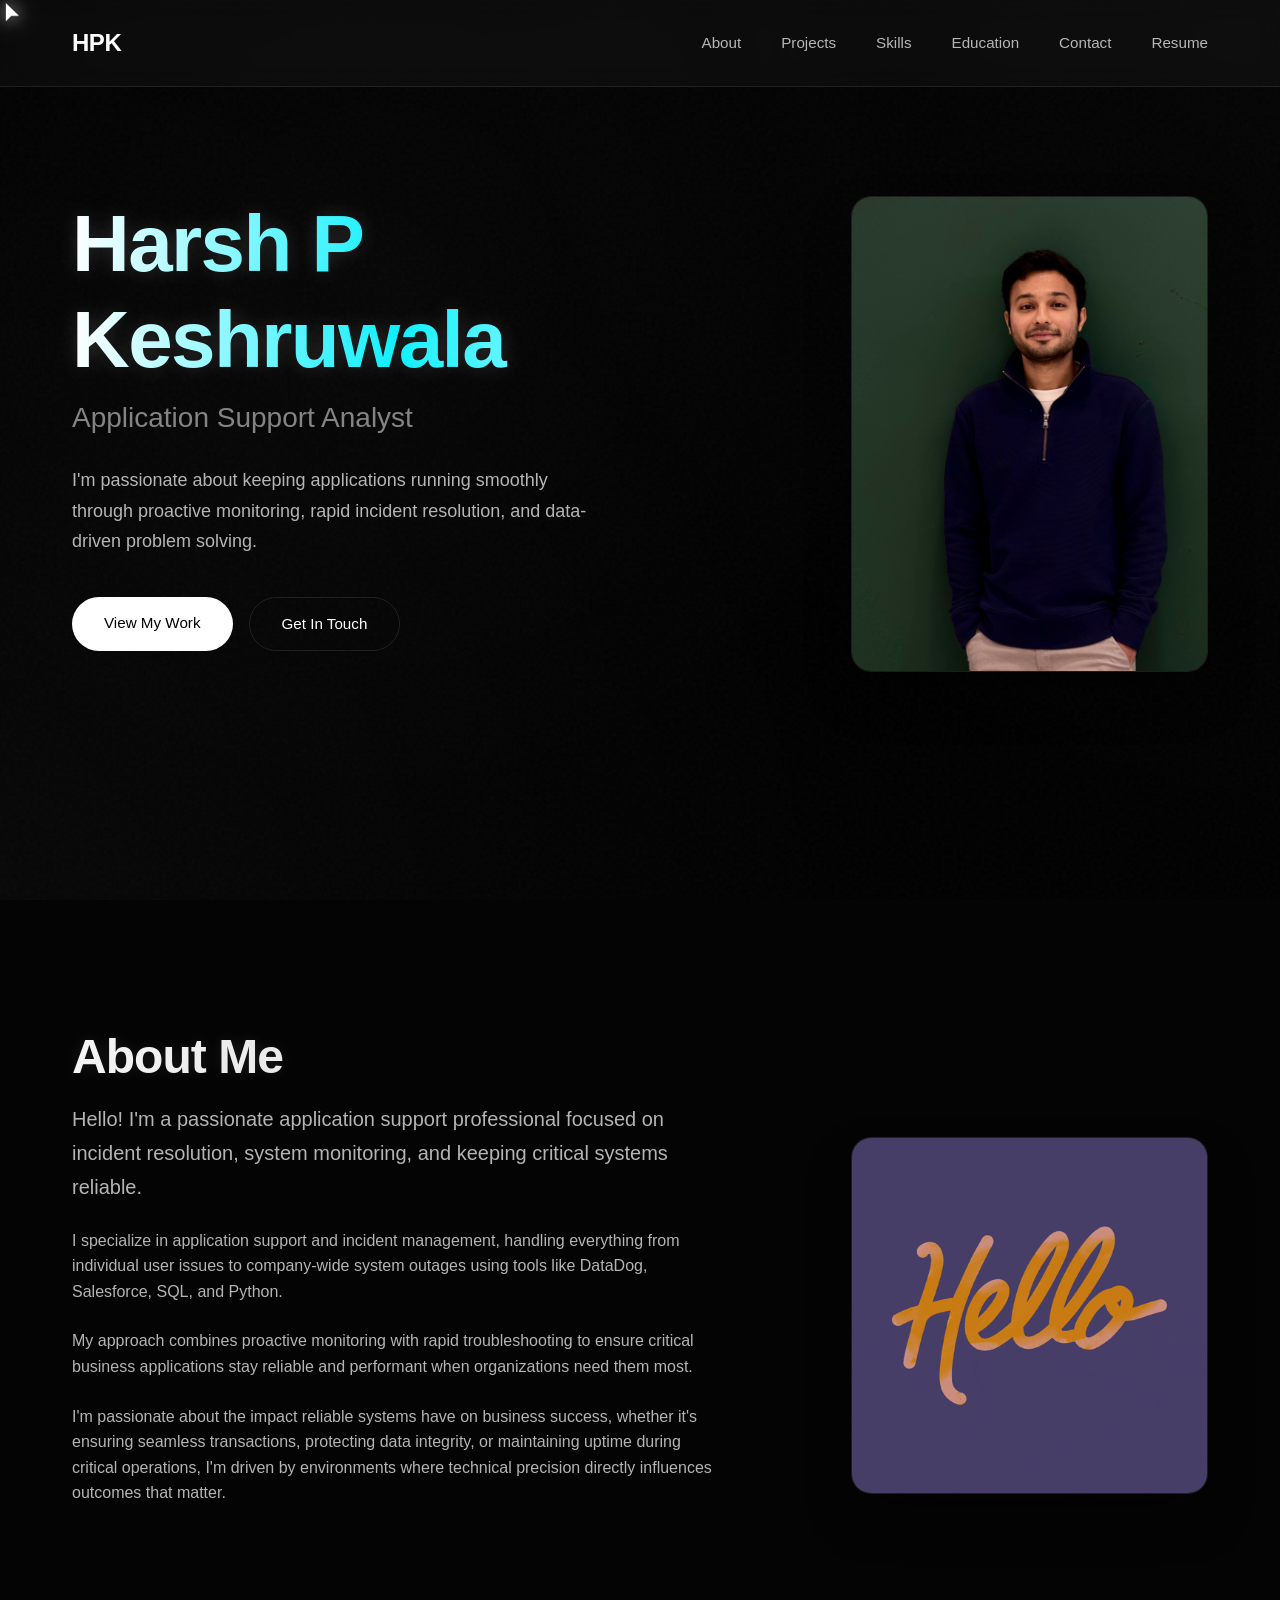
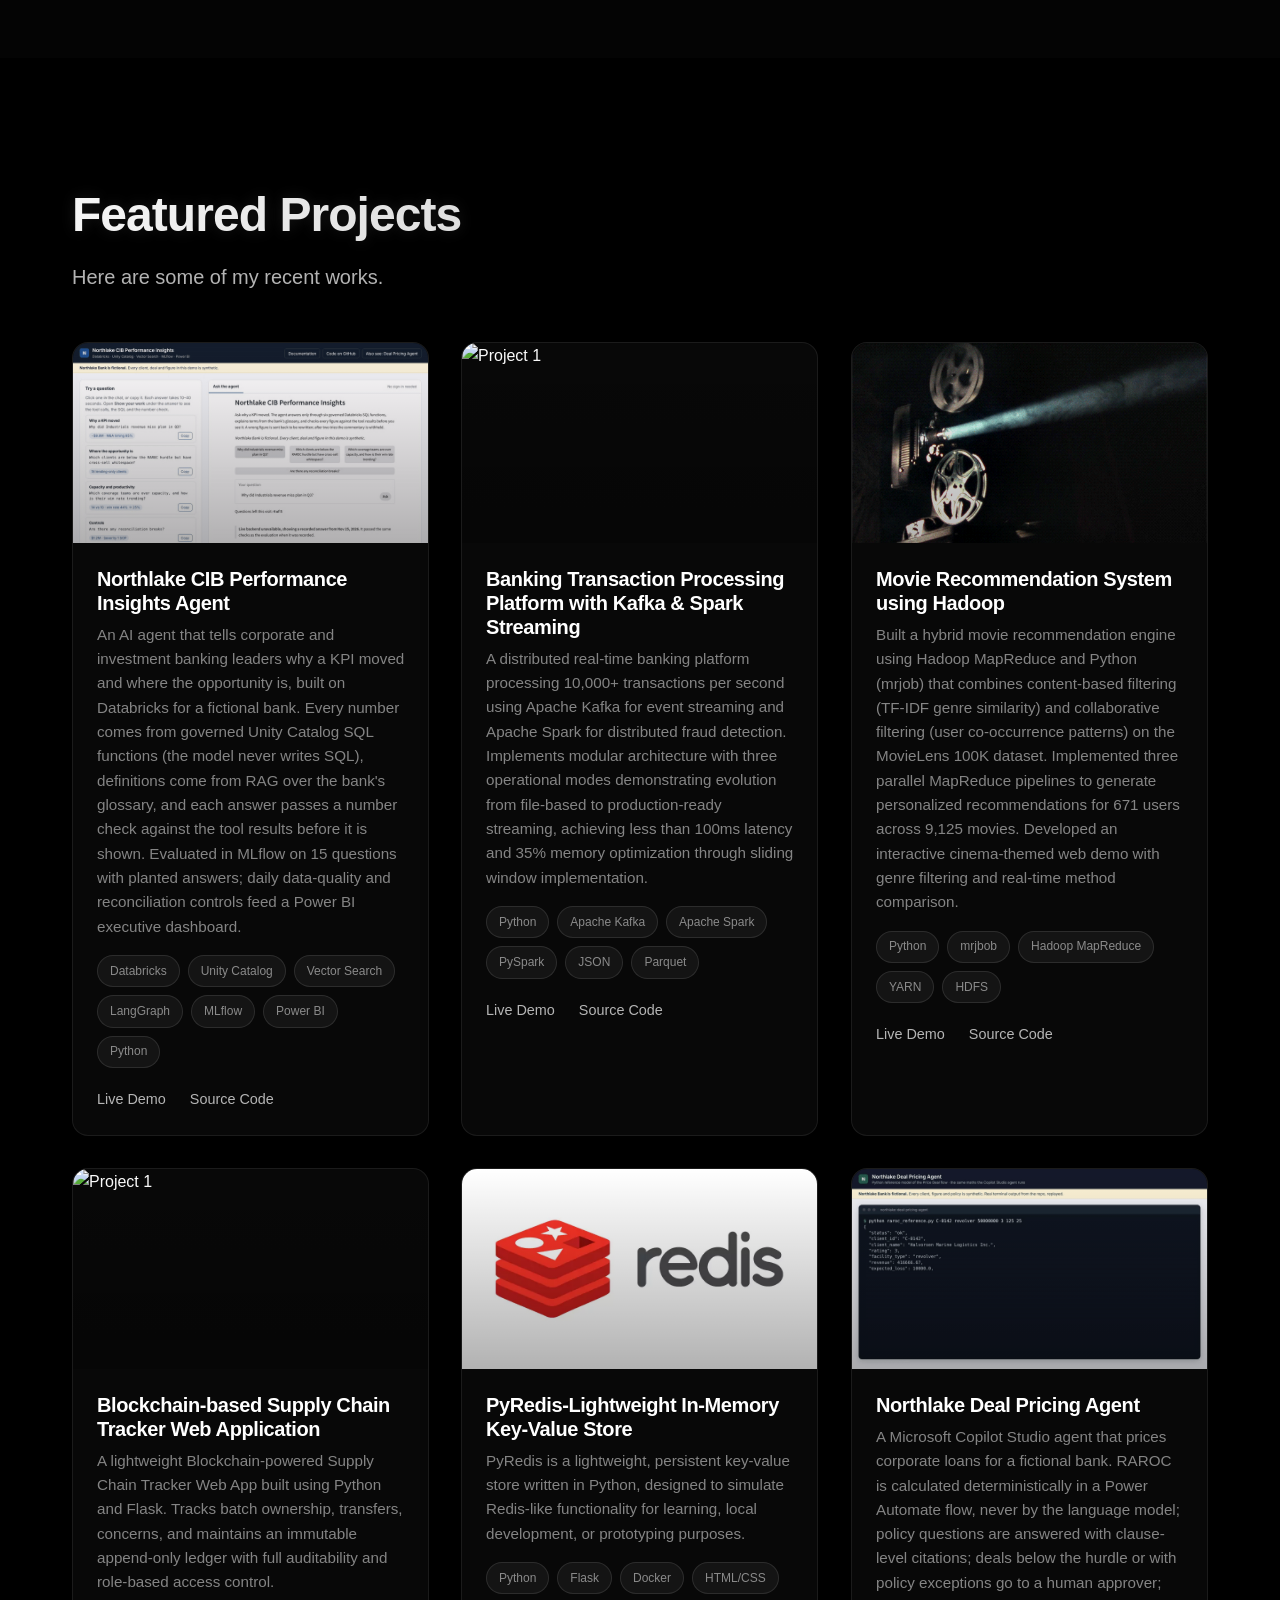
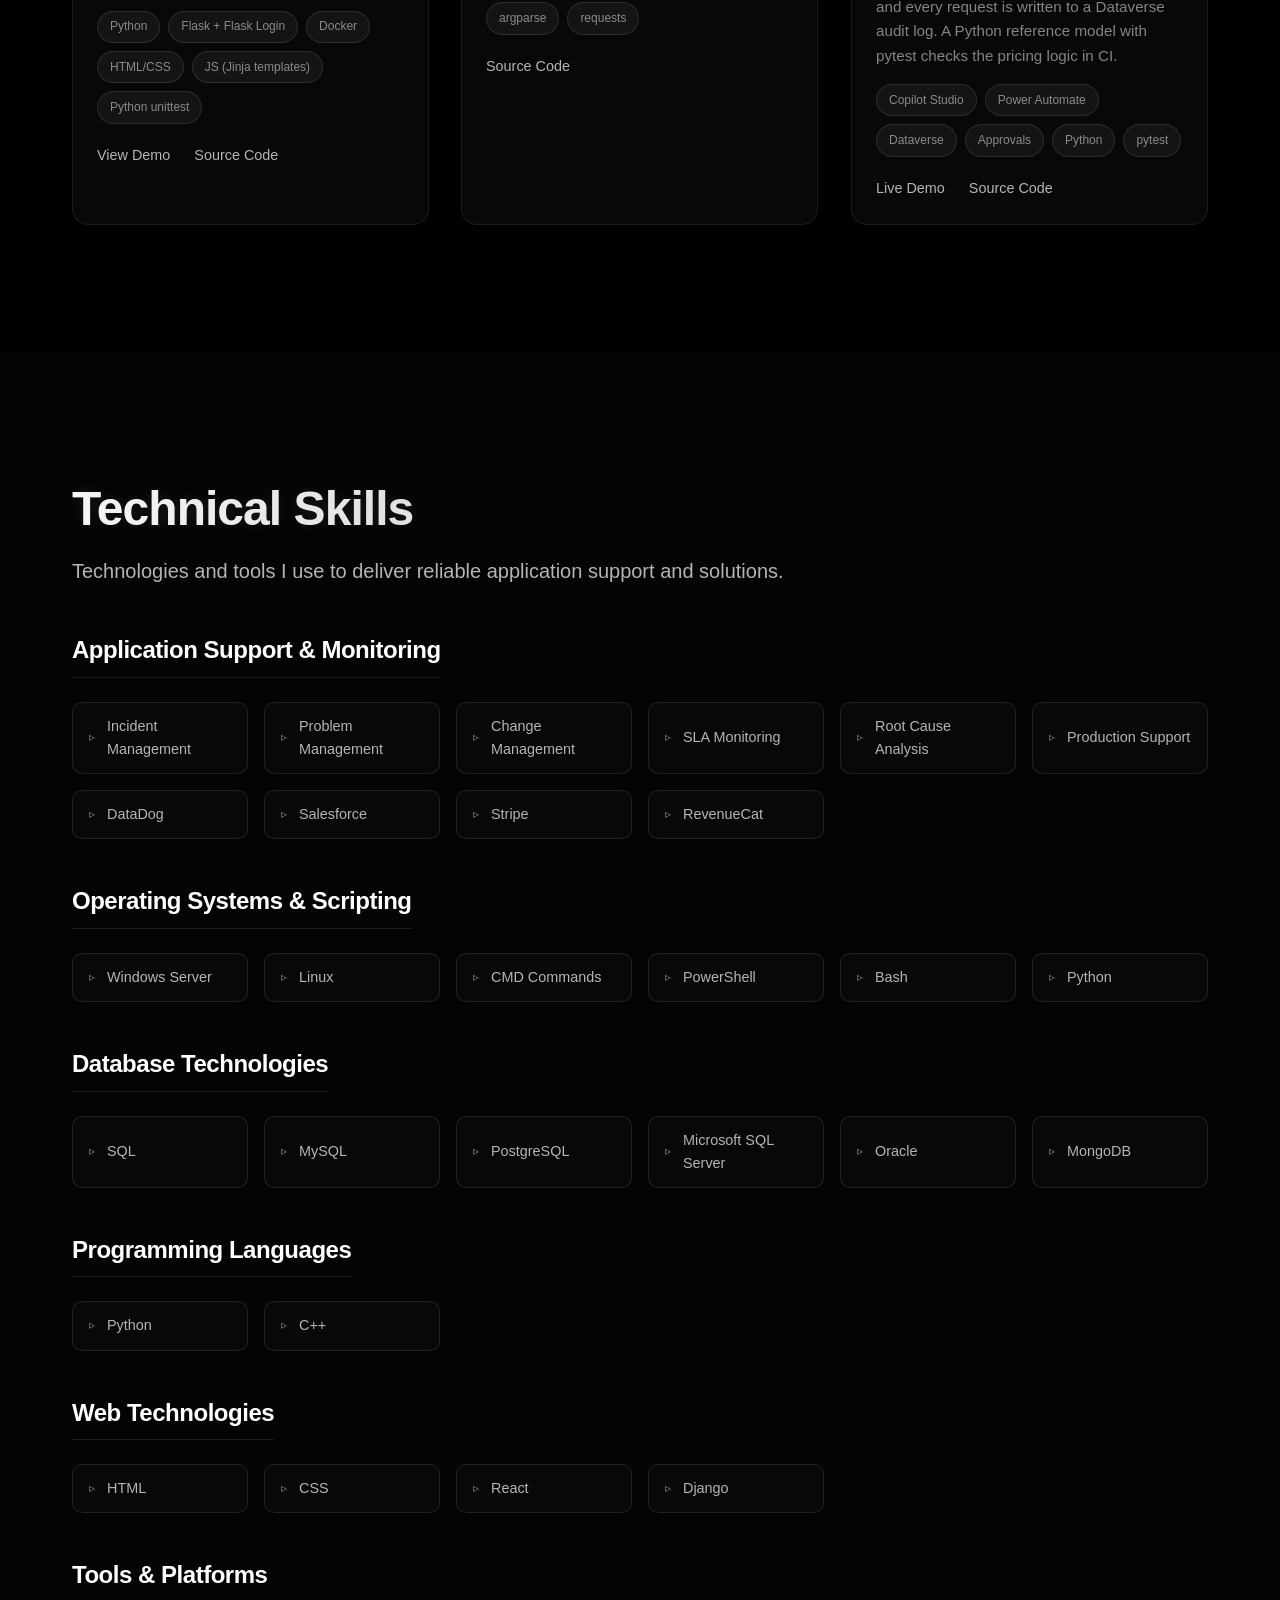
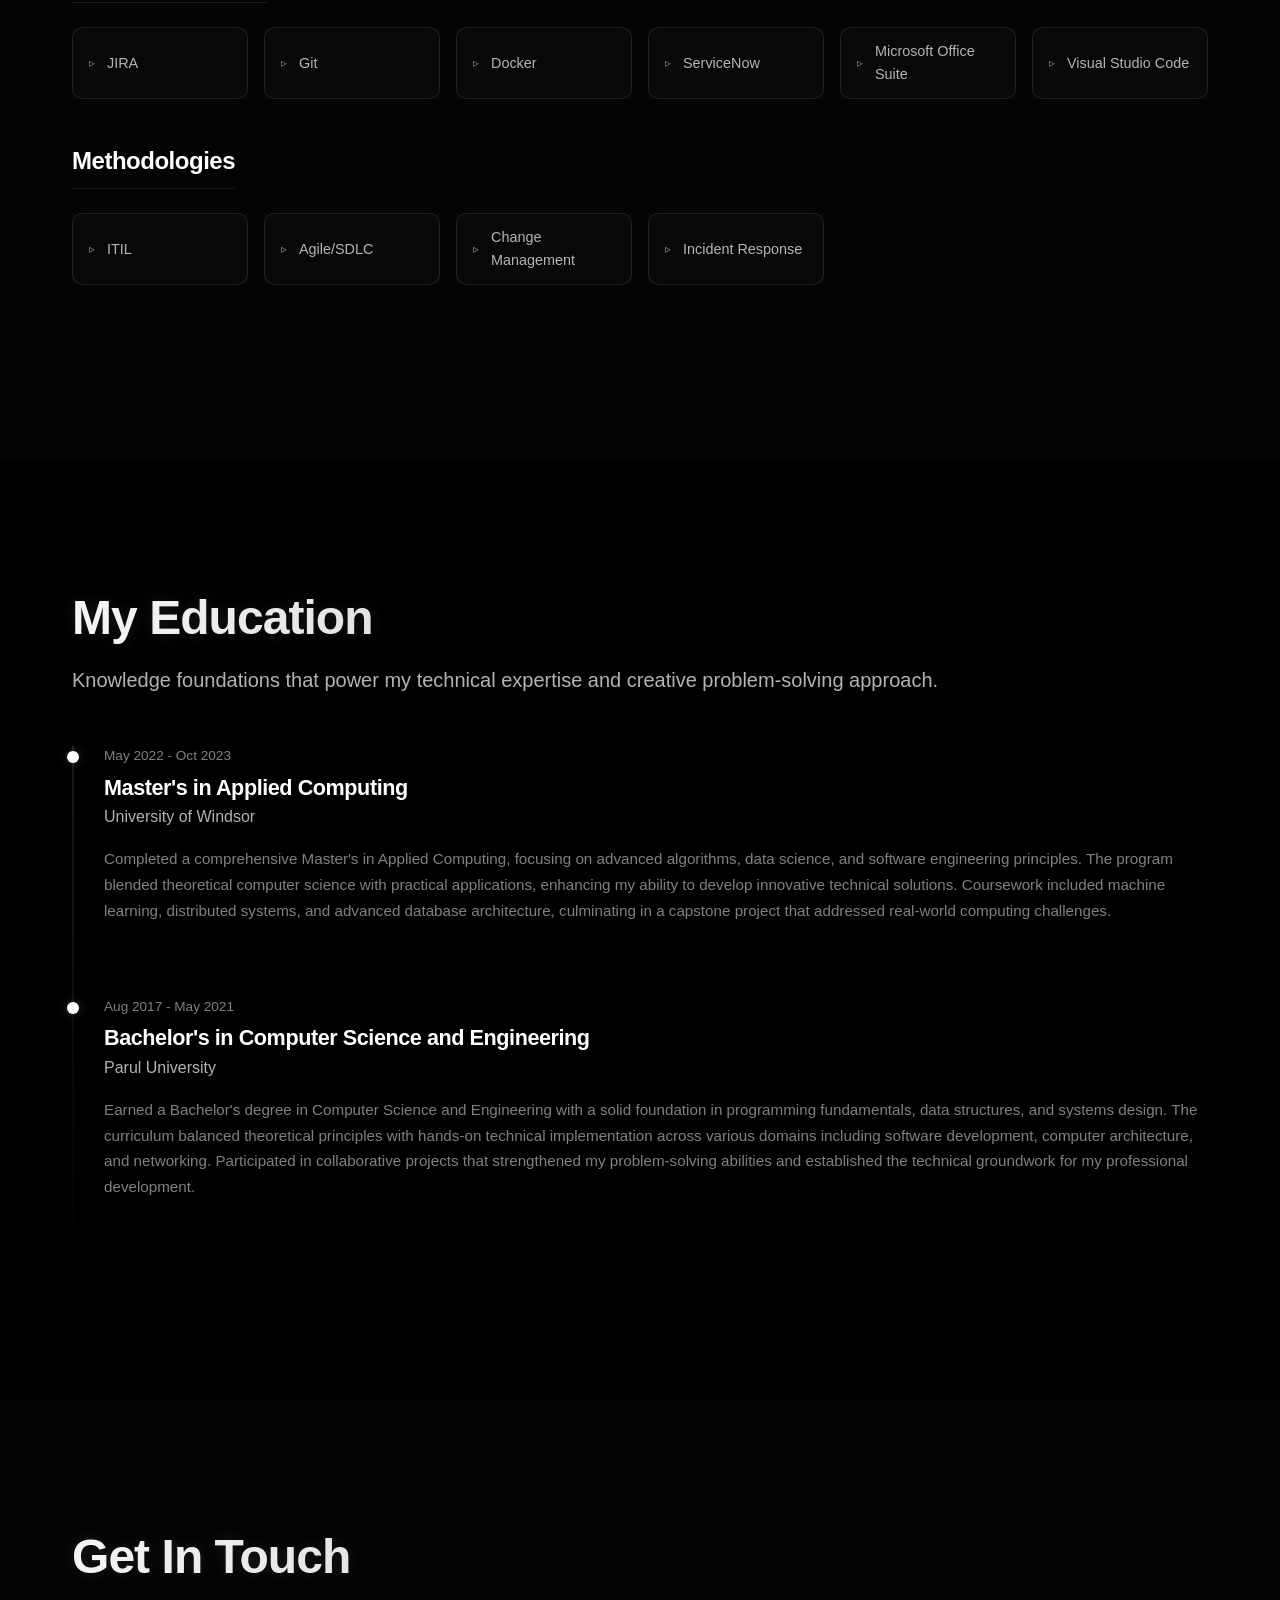
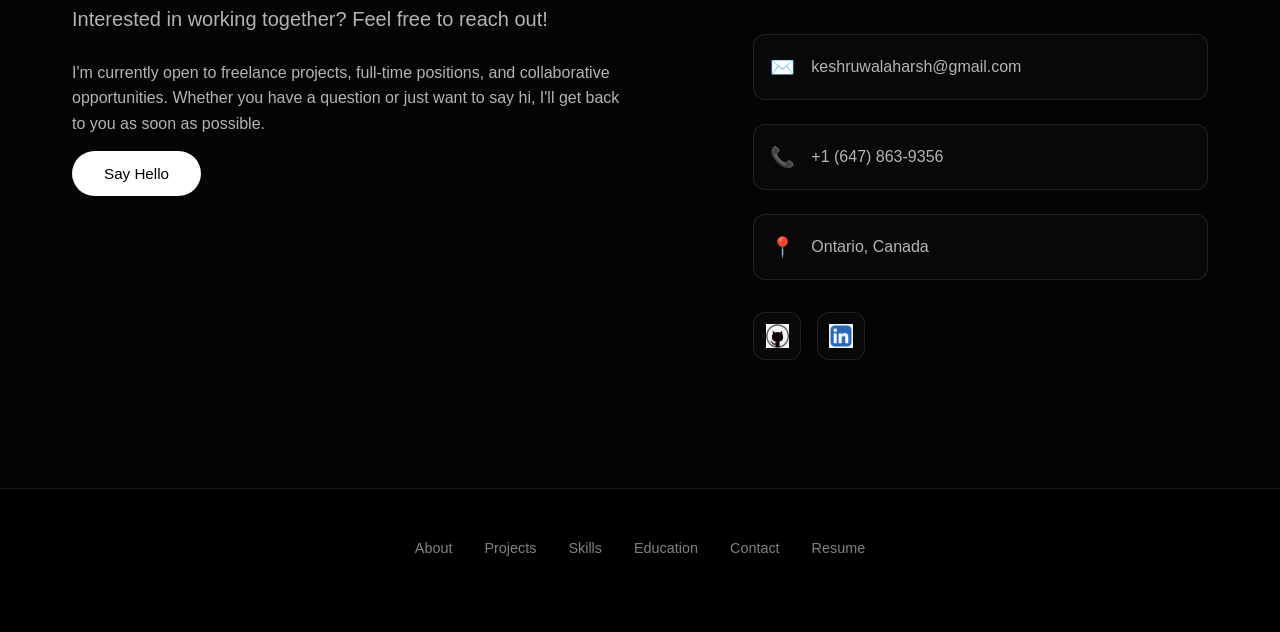
==== commit 9dd467b6: "Use animated GIFs for the two Northlake project cards Insights: the repo's own Gradio Space run loca" ====
--- a/index.html
+++ b/index.html
@@ -86,7 +86,7 @@
             <div class="projects-grid">
                 <div class="project-card fade-in">
                     <div class="project-image">
-                        <img src="images/northlake_insights.png" alt="Northlake CIB Performance Insights Agent demo">
+                        <img src="images/northlake_insights.gif" alt="Northlake CIB Performance Insights Agent demo">
                     </div>
                     <div class="project-content">
                         <h3 class="project-title">Northlake CIB Performance Insights Agent</h3>
@@ -197,7 +197,7 @@
 
                 <div class="project-card fade-in">
                     <div class="project-image">
-                        <img src="images/northlake_deal_pricing.png" alt="Northlake Deal Pricing Agent demo">
+                        <img src="images/northlake_deal_pricing.gif" alt="Northlake Deal Pricing Agent demo">
                     </div>
                     <div class="project-content">
                         <h3 class="project-title">Northlake Deal Pricing Agent</h3>
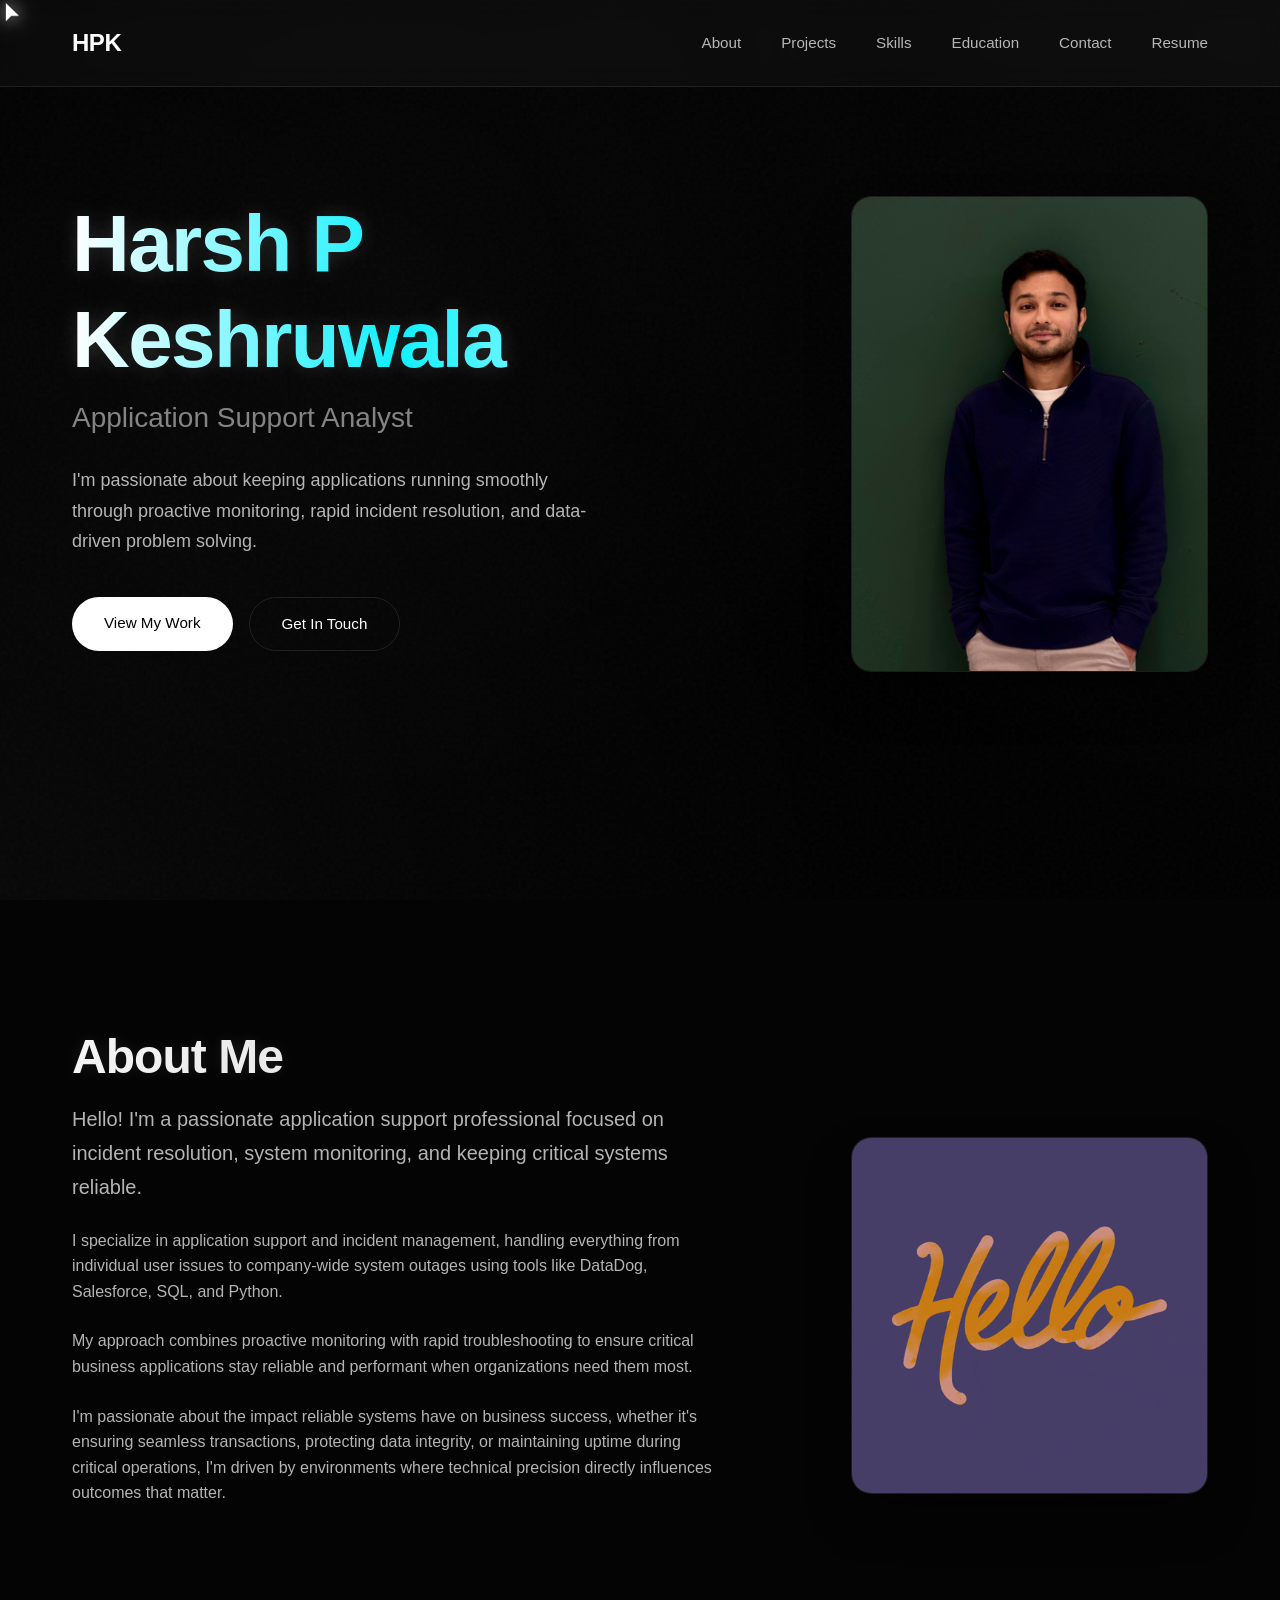
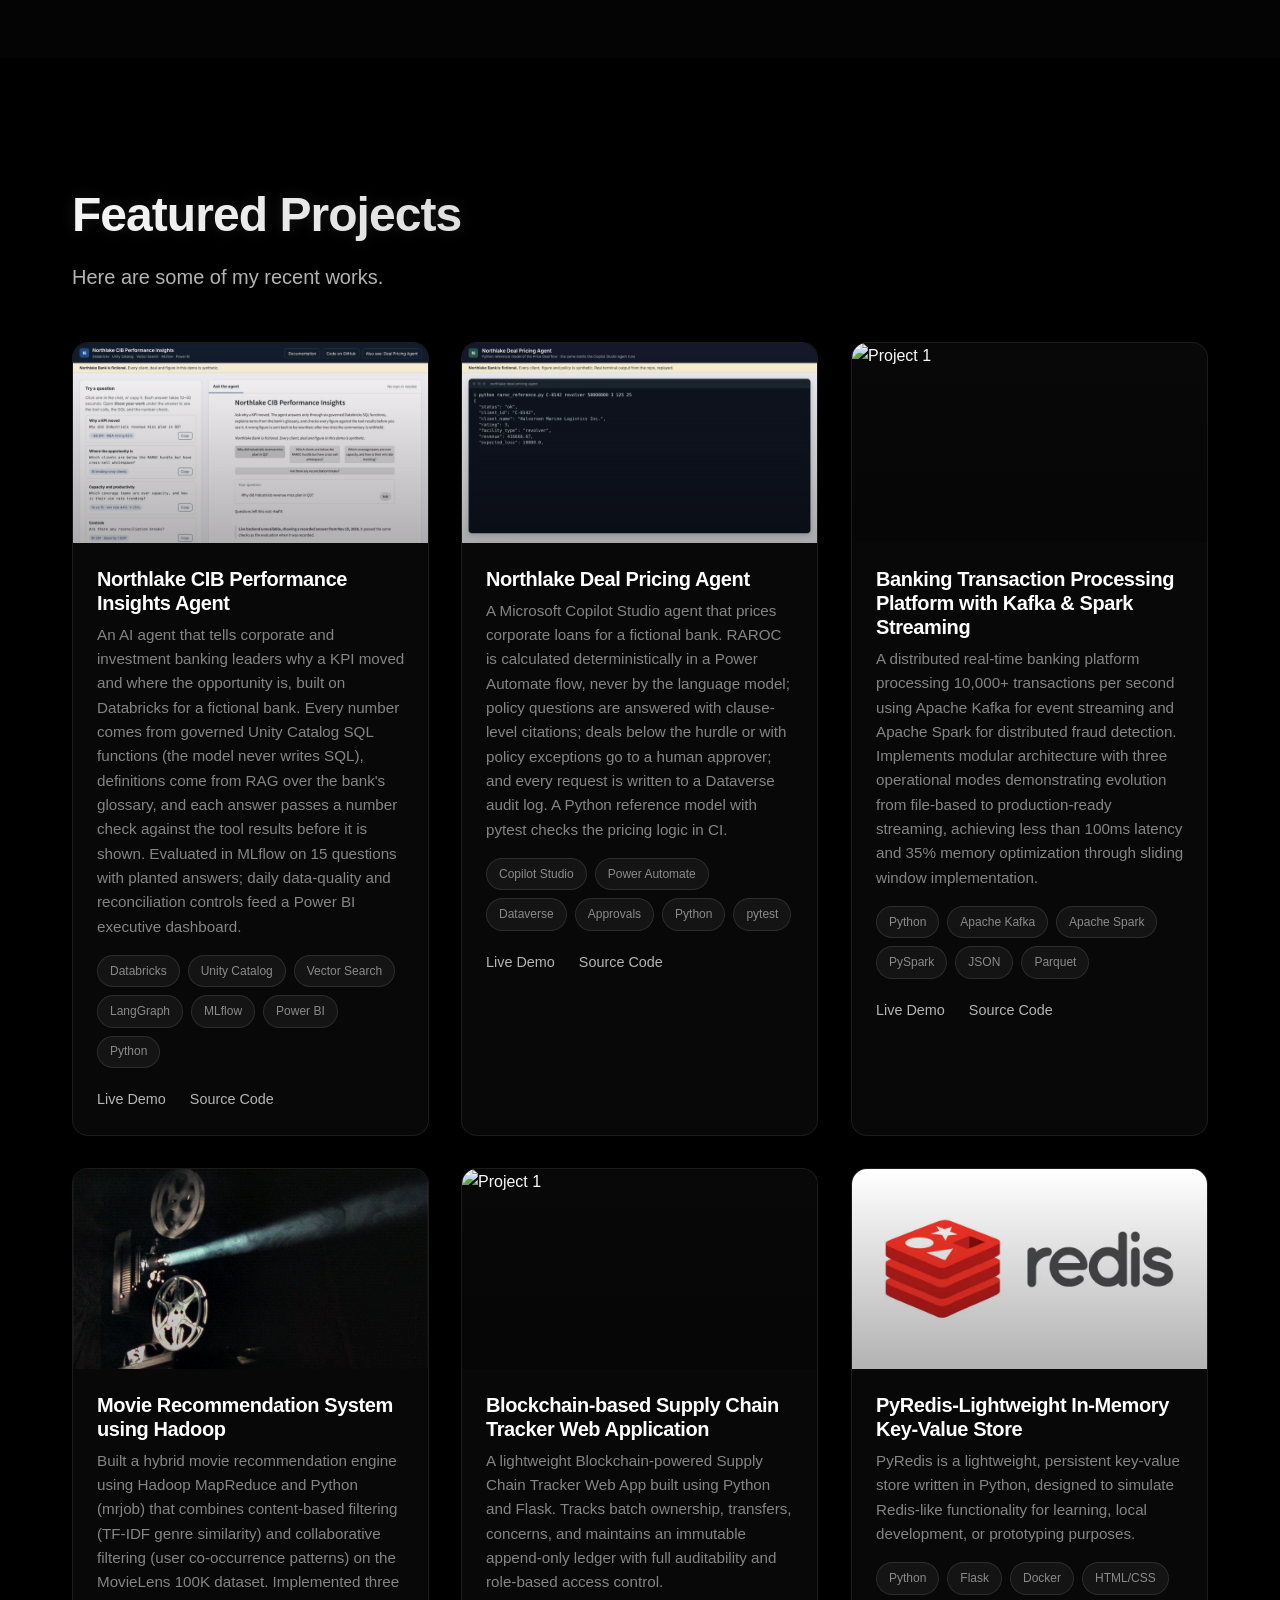
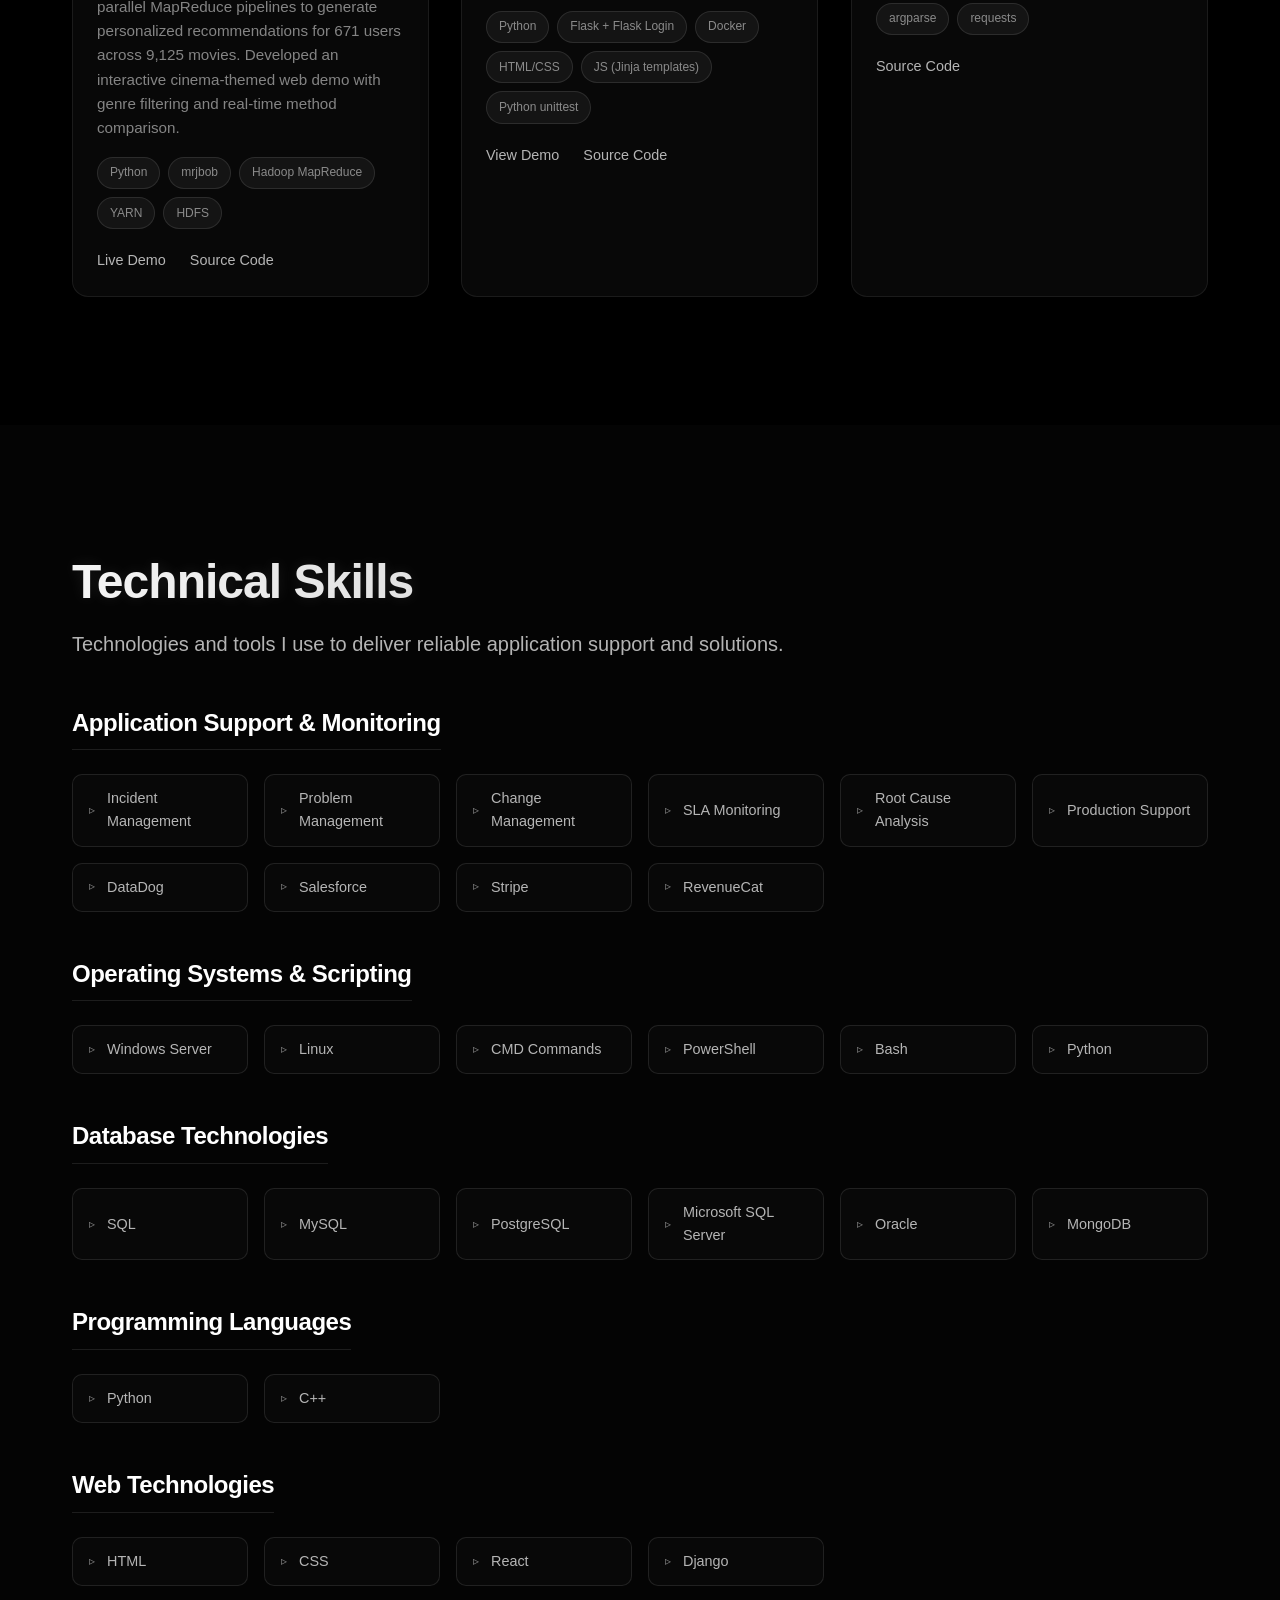
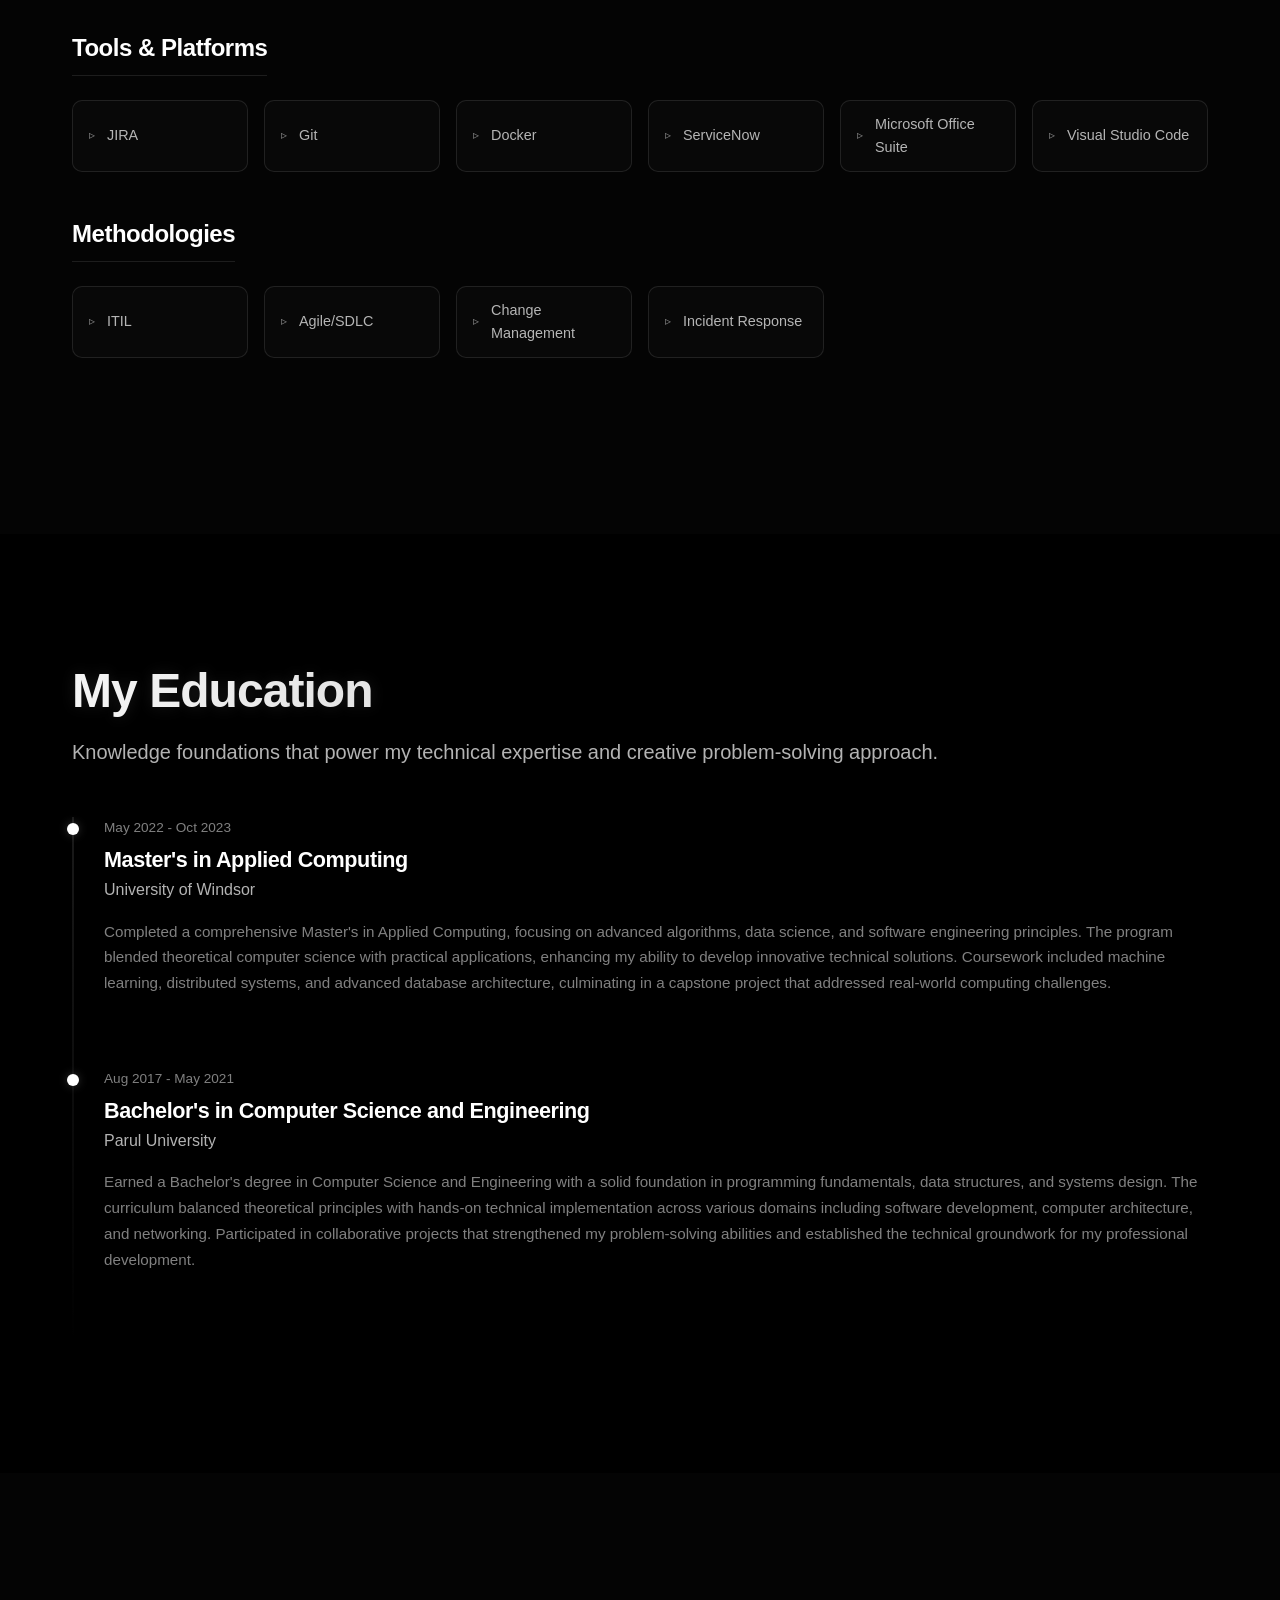
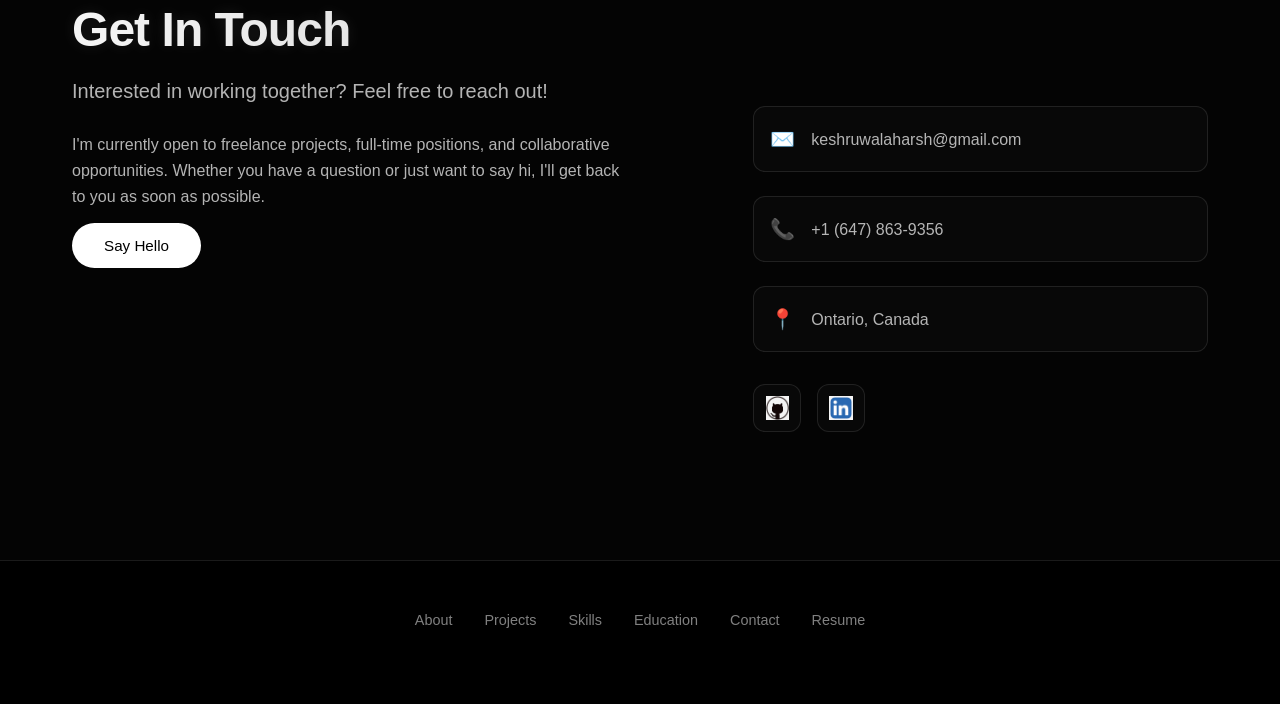
==== commit d50465b4: "Move Northlake Deal Pricing Agent to the second project card Co-Authored-By: Claude Opus 5.5 <norepl" ====
--- a/index.html
+++ b/index.html
@@ -109,6 +109,28 @@
 
                 <div class="project-card fade-in">
                     <div class="project-image">
+                        <img src="images/northlake_deal_pricing.gif" alt="Northlake Deal Pricing Agent demo">
+                    </div>
+                    <div class="project-content">
+                        <h3 class="project-title">Northlake Deal Pricing Agent</h3>
+                        <p class="project-desc">A Microsoft Copilot Studio agent that prices corporate loans for a fictional bank. RAROC is calculated deterministically in a Power Automate flow, never by the language model; policy questions are answered with clause-level citations; deals below the hurdle or with policy exceptions go to a human approver; and every request is written to a Dataverse audit log. A Python reference model with pytest checks the pricing logic in CI.</p>
+                        <div class="project-tags">
+                            <span class="tag">Copilot Studio</span>
+                            <span class="tag">Power Automate</span>
+                            <span class="tag">Dataverse</span>
+                            <span class="tag">Approvals</span>
+                            <span class="tag">Python</span>
+                            <span class="tag">pytest</span>
+                        </div>
+                        <div class="project-links">
+                            <a href="https://deals.inkandinfra.com" class="project-link">Live Demo</a>
+                            <a href="https://github.com/hpk369/northlake-deal-pricing-agent" class="project-link">Source Code</a>
+                        </div>
+                    </div>
+                </div>
+
+                <div class="project-card fade-in">
+                    <div class="project-image">
                         <img src="images/bank_project.gif" alt="Project 1">
                     </div>
                     <div class="project-content">
@@ -172,6 +194,7 @@
                     </div>
                 </div>
                 
+
                 <div class="project-card fade-in">
                     <div class="project-image">
                         <img src="images/pyredis.webp" alt="Project 3">
@@ -194,29 +217,6 @@
                     </div>
                 </div>
 
-
-                <div class="project-card fade-in">
-                    <div class="project-image">
-                        <img src="images/northlake_deal_pricing.gif" alt="Northlake Deal Pricing Agent demo">
-                    </div>
-                    <div class="project-content">
-                        <h3 class="project-title">Northlake Deal Pricing Agent</h3>
-                        <p class="project-desc">A Microsoft Copilot Studio agent that prices corporate loans for a fictional bank. RAROC is calculated deterministically in a Power Automate flow, never by the language model; policy questions are answered with clause-level citations; deals below the hurdle or with policy exceptions go to a human approver; and every request is written to a Dataverse audit log. A Python reference model with pytest checks the pricing logic in CI.</p>
-                        <div class="project-tags">
-                            <span class="tag">Copilot Studio</span>
-                            <span class="tag">Power Automate</span>
-                            <span class="tag">Dataverse</span>
-                            <span class="tag">Approvals</span>
-                            <span class="tag">Python</span>
-                            <span class="tag">pytest</span>
-                        </div>
-                        <div class="project-links">
-                            <a href="https://deals.inkandinfra.com" class="project-link">Live Demo</a>
-                            <a href="https://github.com/hpk369/northlake-deal-pricing-agent" class="project-link">Source Code</a>
-                        </div>
-                    </div>
-                </div>
-
             </div>
         </div>
     </section>
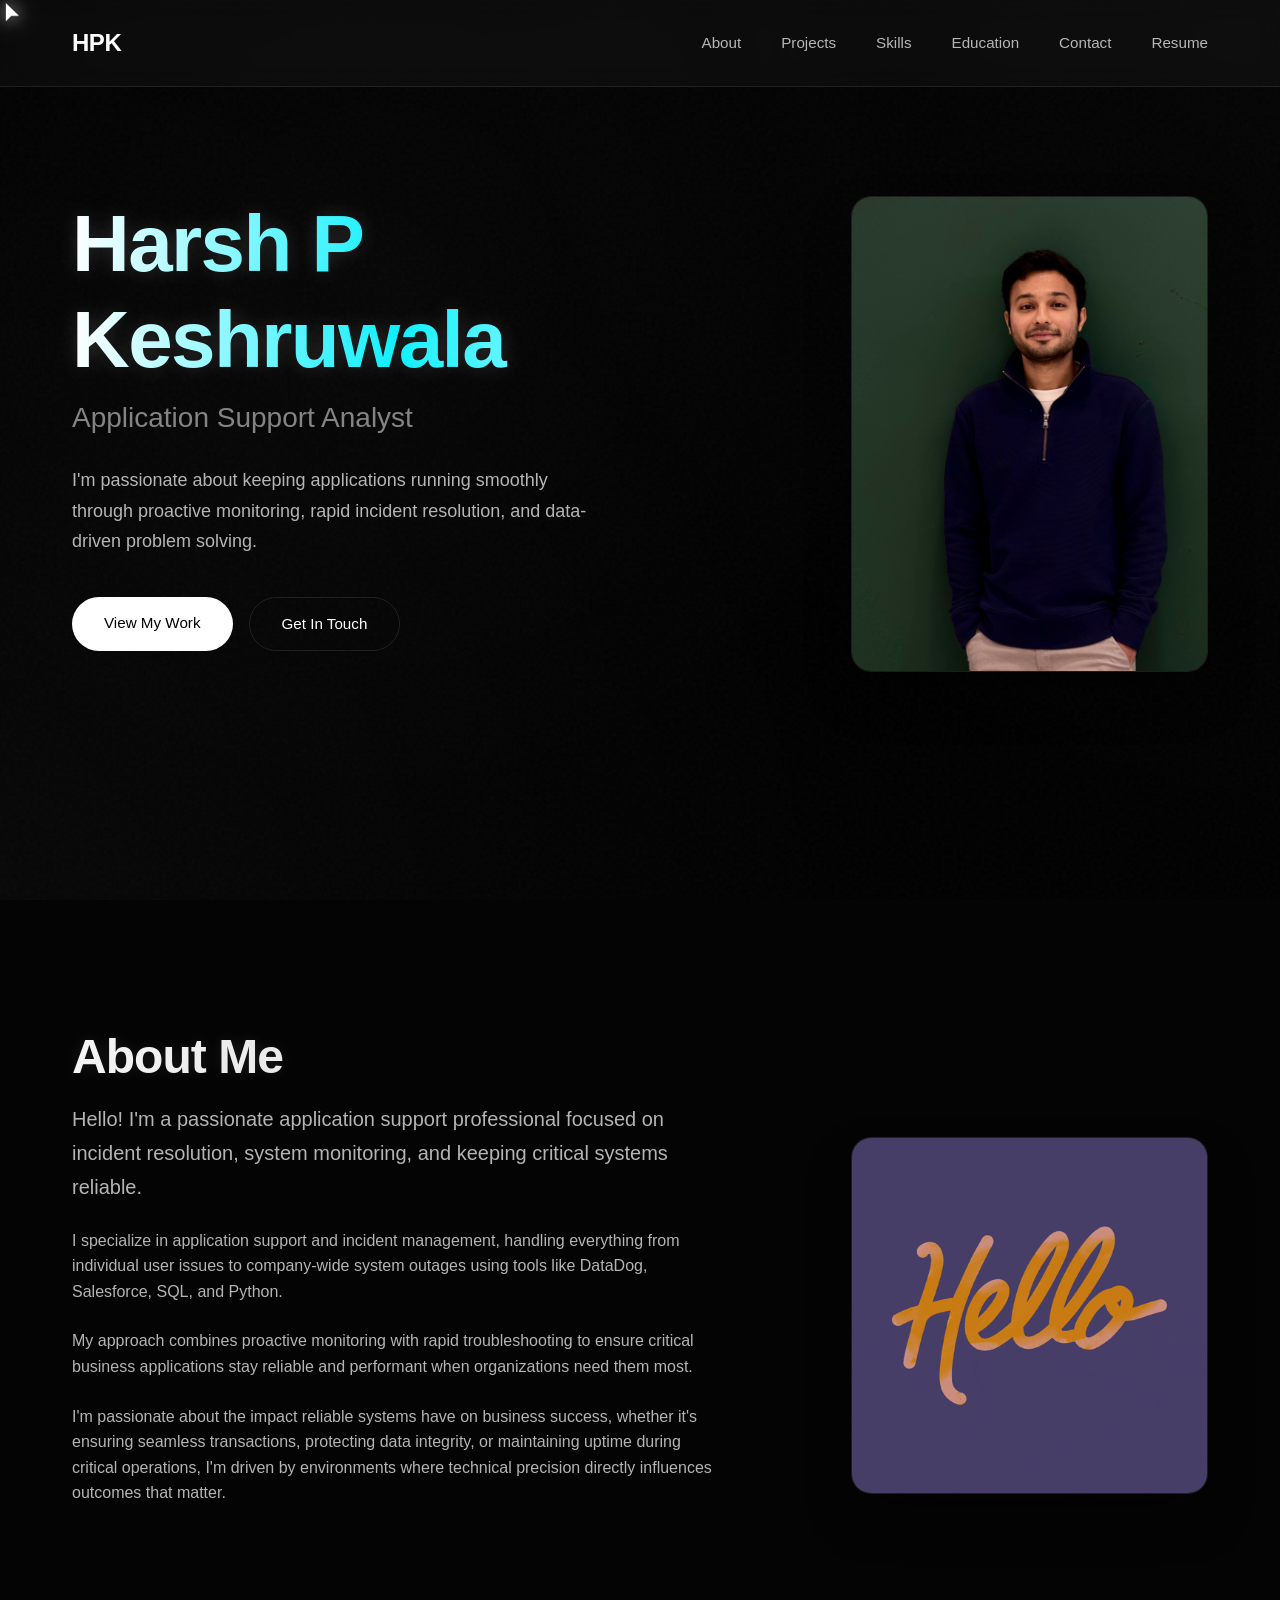
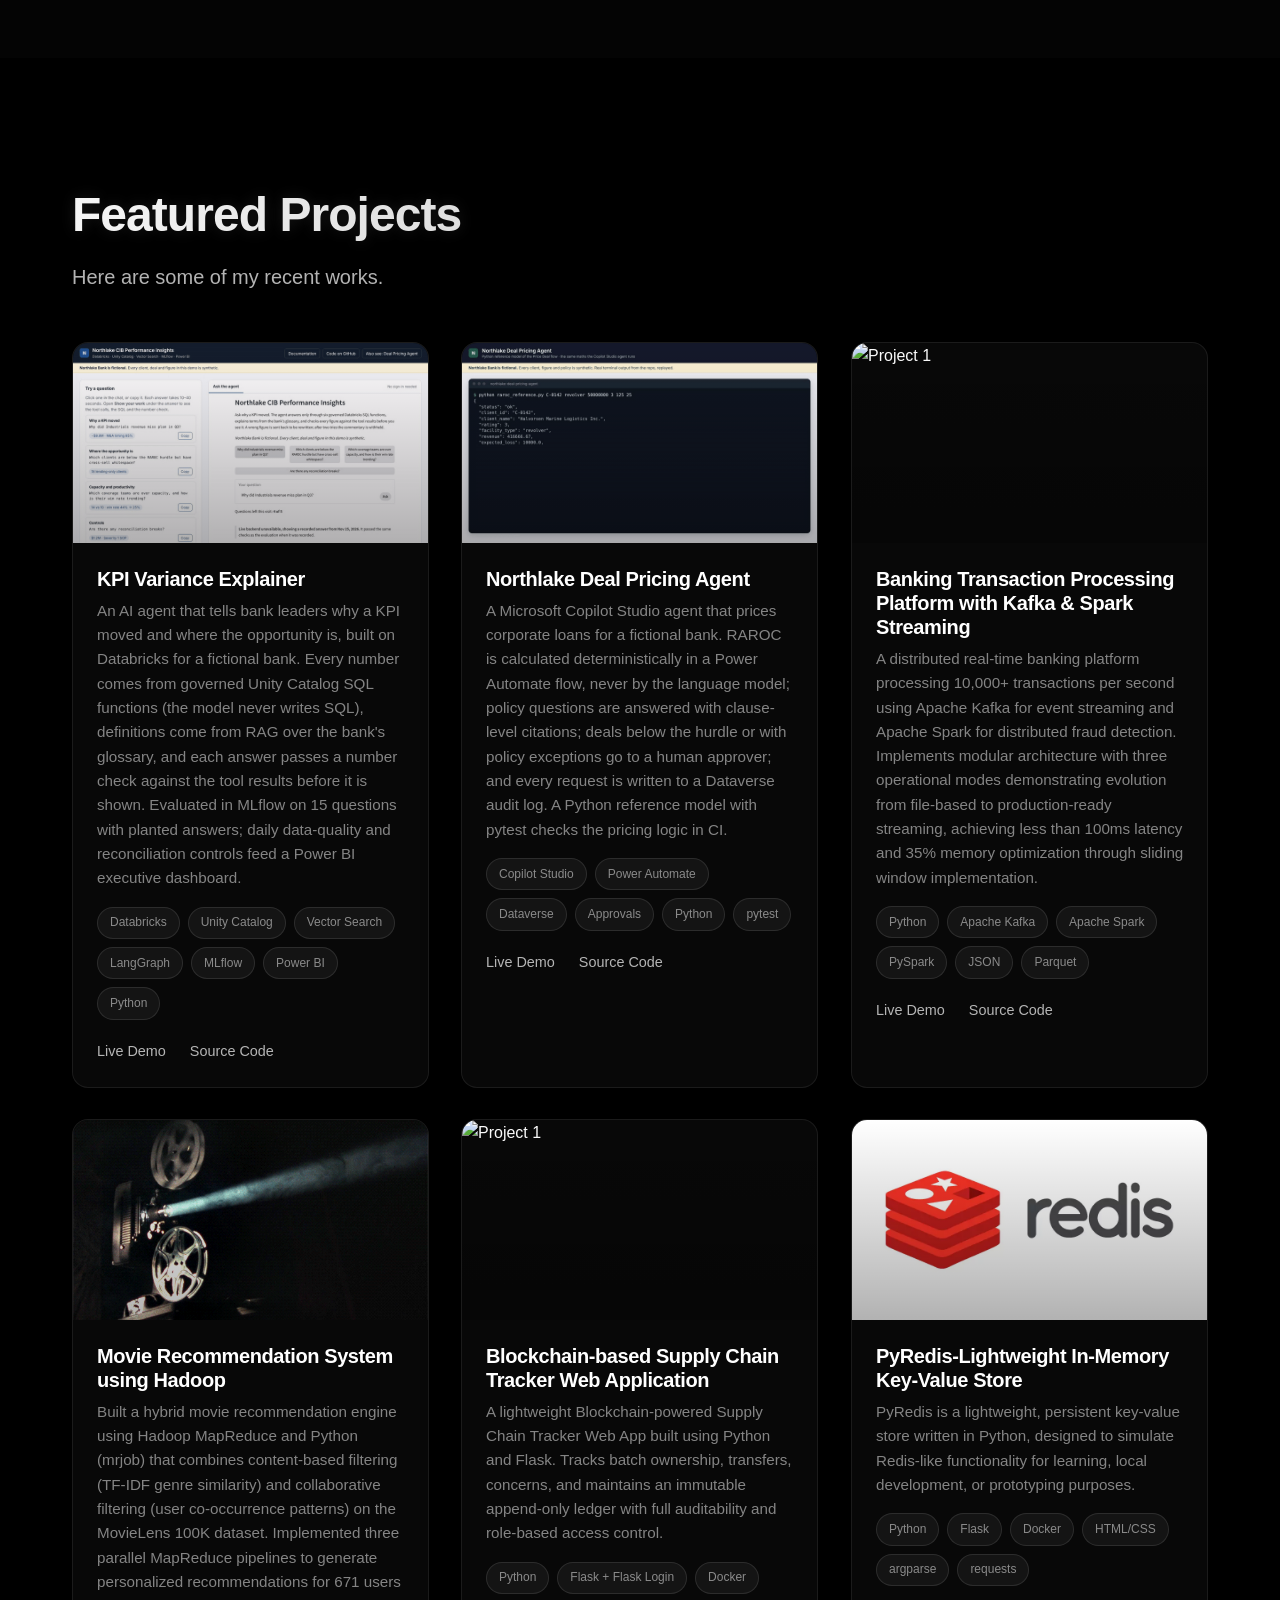
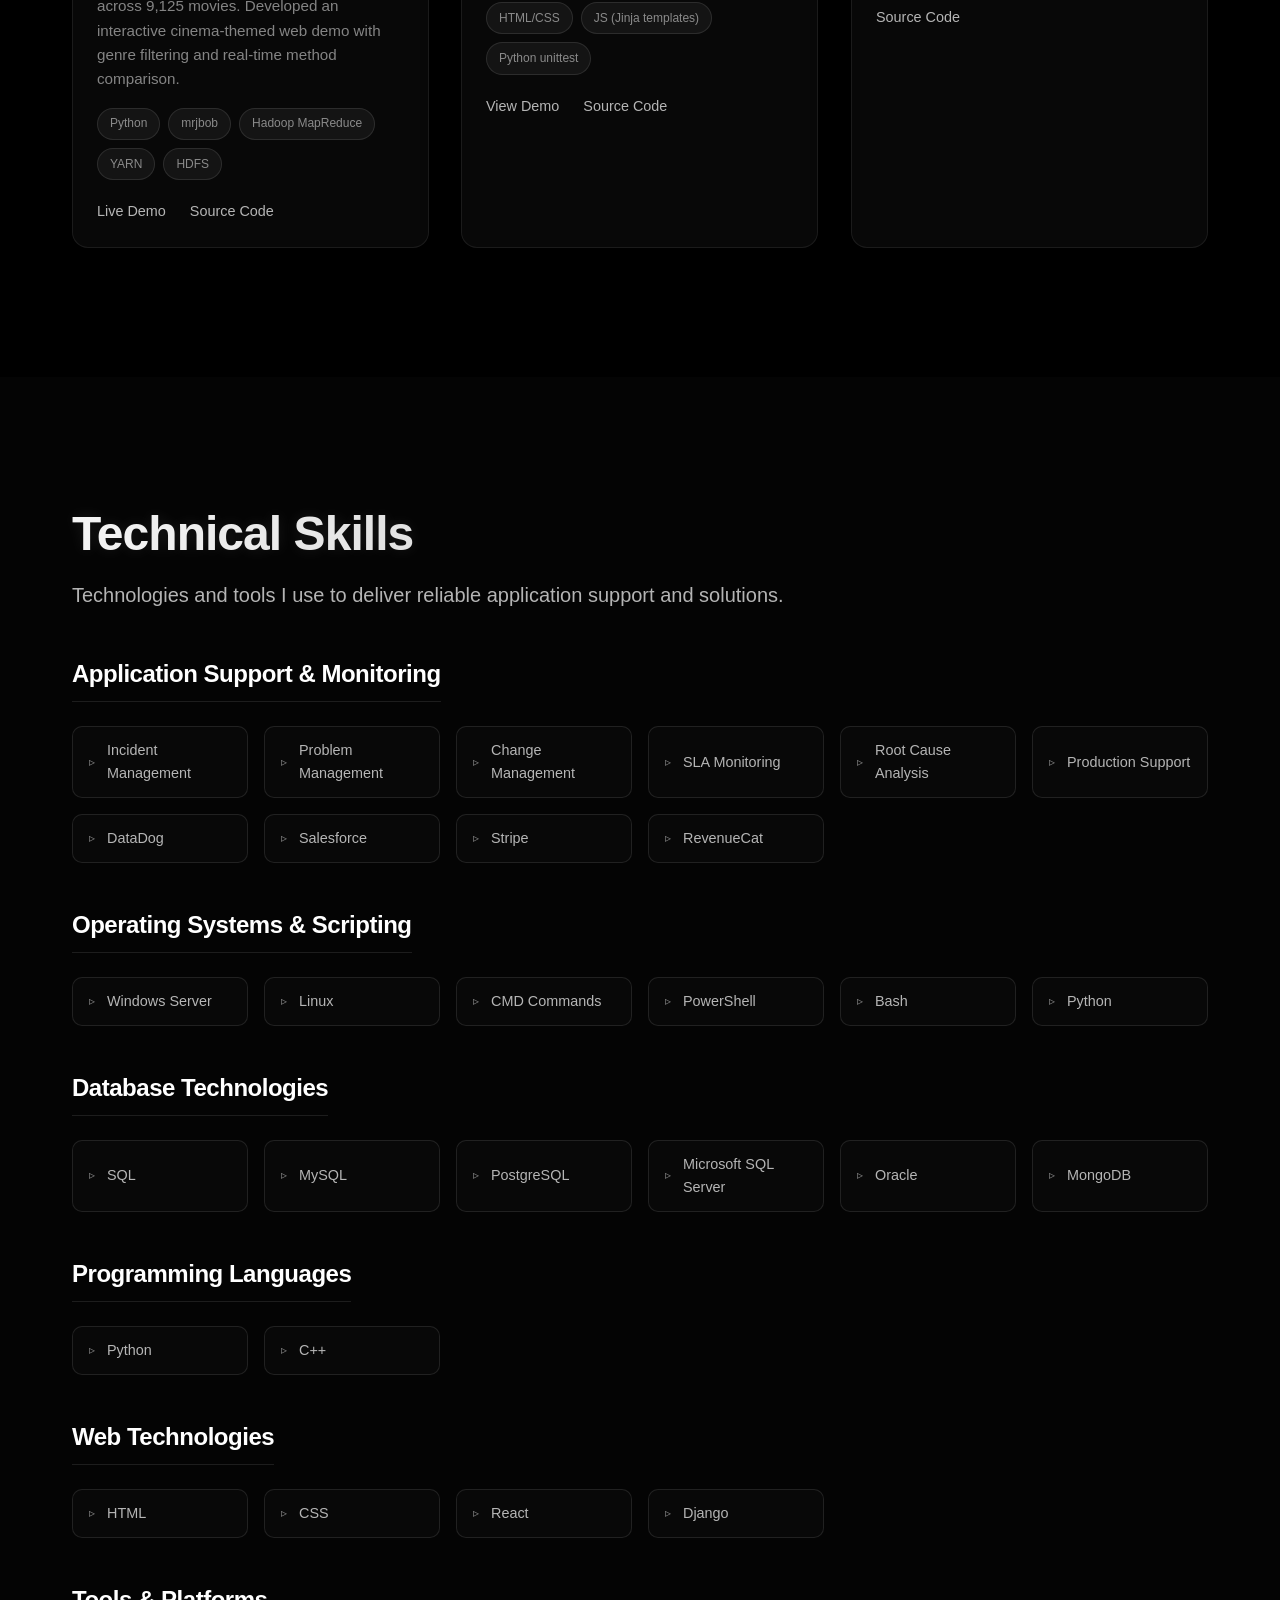
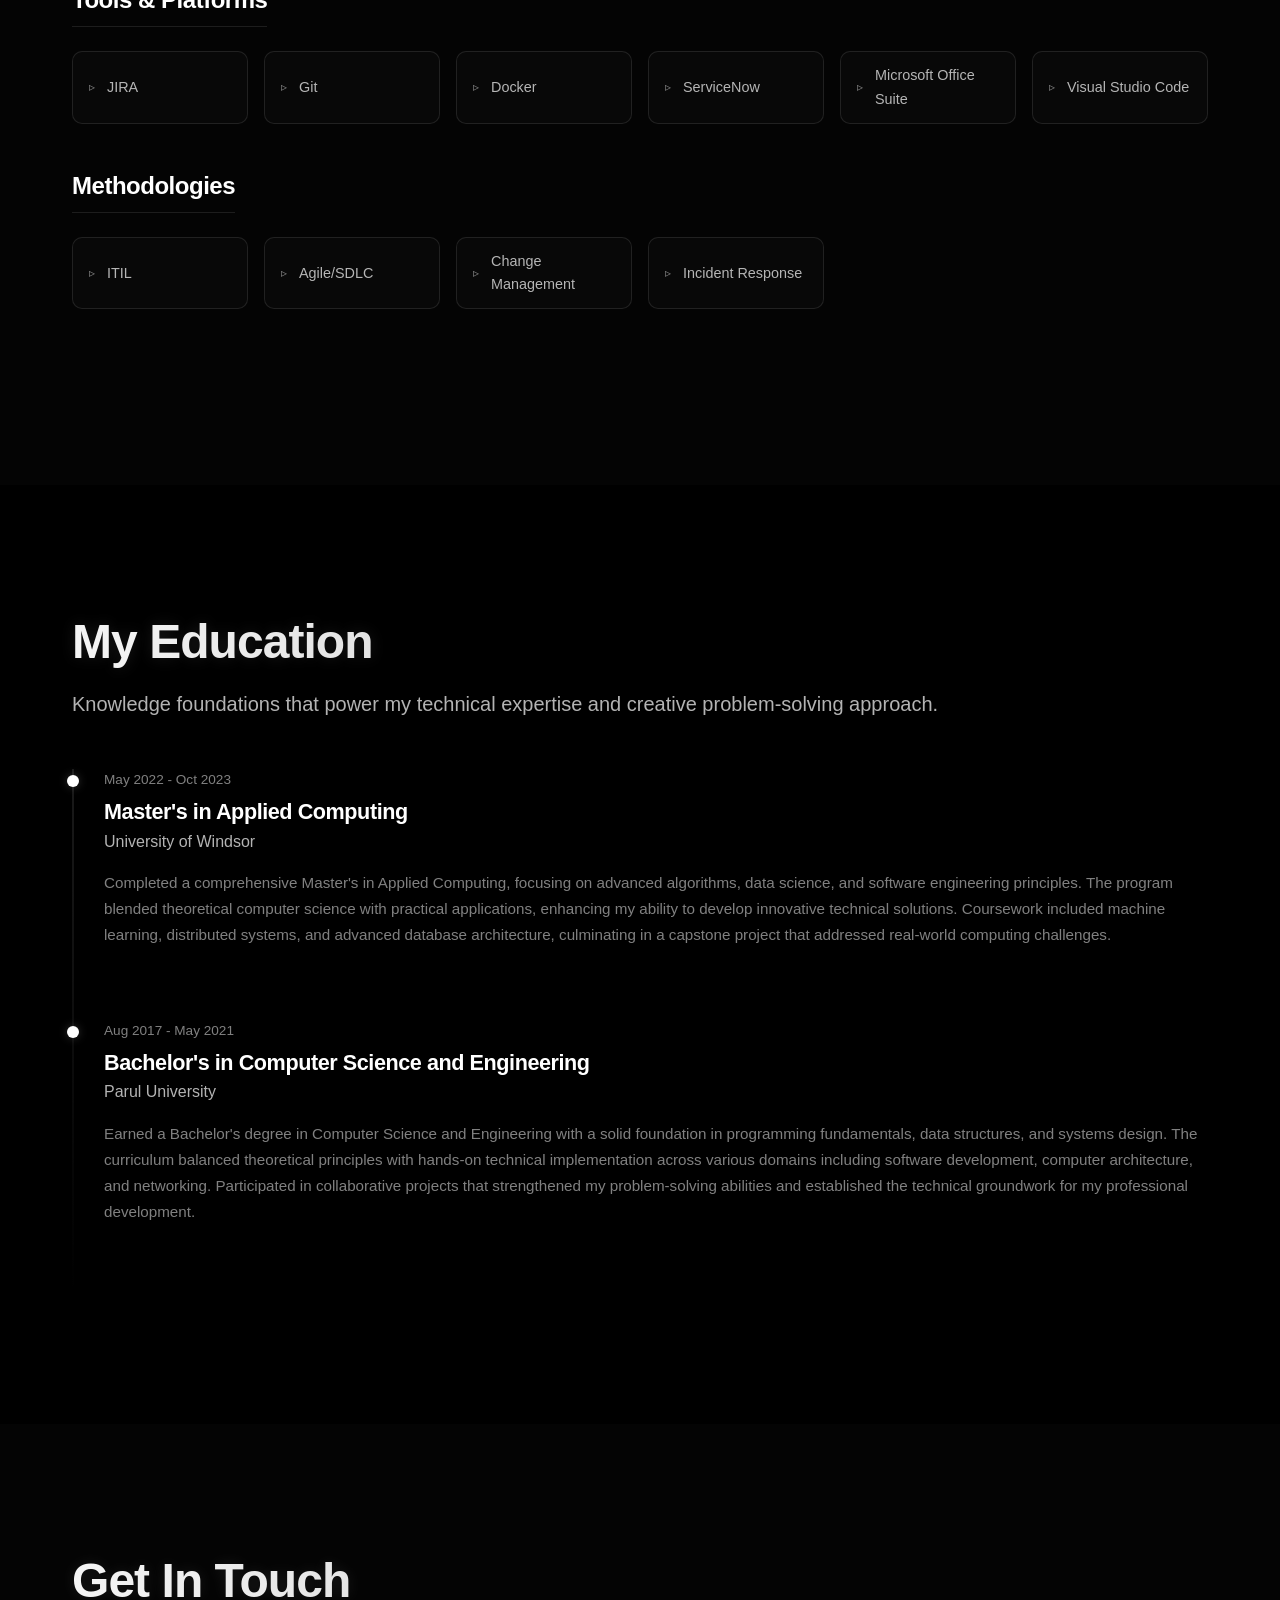
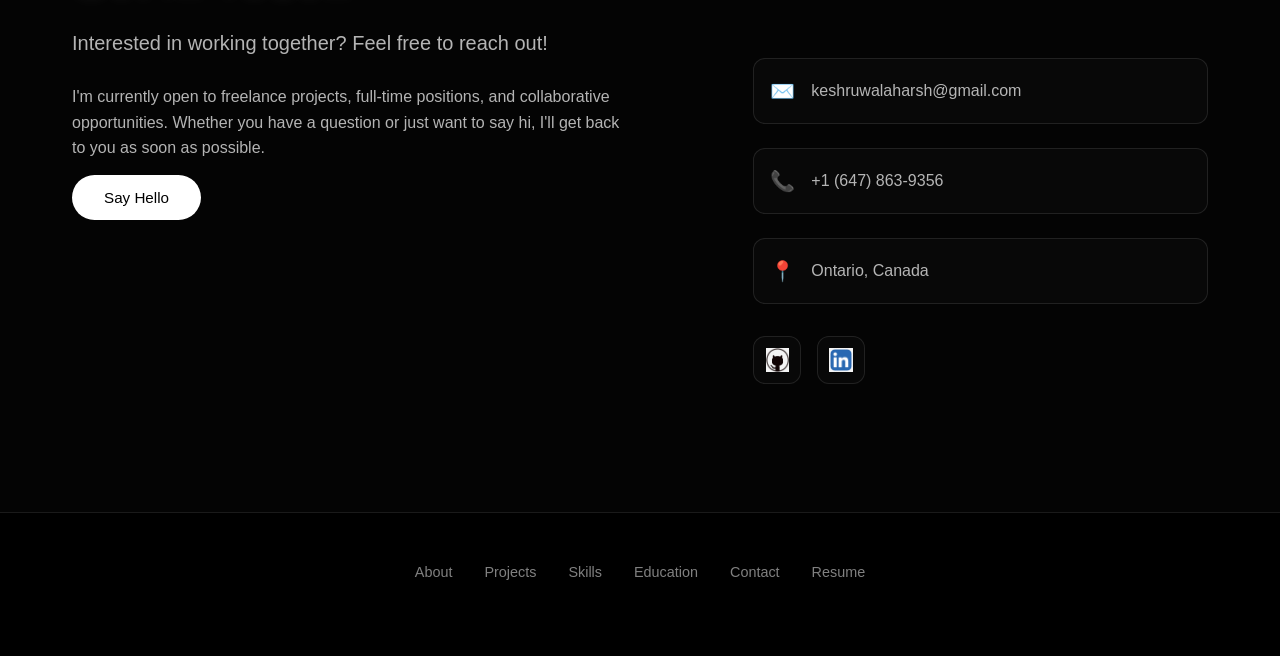
==== commit f59ed941: "Rename P1 project card to KPI Variance Explainer Co-Authored-By: Claude Opus 5.5 <noreply@anthropic." ====
--- a/index.html
+++ b/index.html
@@ -86,11 +86,11 @@
             <div class="projects-grid">
                 <div class="project-card fade-in">
                     <div class="project-image">
-                        <img src="images/northlake_insights.gif" alt="Northlake CIB Performance Insights Agent demo">
+                        <img src="images/northlake_insights.gif" alt="KPI Variance Explainer demo">
                     </div>
                     <div class="project-content">
-                        <h3 class="project-title">Northlake CIB Performance Insights Agent</h3>
-                        <p class="project-desc">An AI agent that tells corporate and investment banking leaders why a KPI moved and where the opportunity is, built on Databricks for a fictional bank. Every number comes from governed Unity Catalog SQL functions (the model never writes SQL), definitions come from RAG over the bank&#39;s glossary, and each answer passes a number check against the tool results before it is shown. Evaluated in MLflow on 15 questions with planted answers; daily data-quality and reconciliation controls feed a Power BI executive dashboard.</p>
+                        <h3 class="project-title">KPI Variance Explainer</h3>
+                        <p class="project-desc">An AI agent that tells bank leaders why a KPI moved and where the opportunity is, built on Databricks for a fictional bank. Every number comes from governed Unity Catalog SQL functions (the model never writes SQL), definitions come from RAG over the bank&#39;s glossary, and each answer passes a number check against the tool results before it is shown. Evaluated in MLflow on 15 questions with planted answers; daily data-quality and reconciliation controls feed a Power BI executive dashboard.</p>
                         <div class="project-tags">
                             <span class="tag">Databricks</span>
                             <span class="tag">Unity Catalog</span>
@@ -102,7 +102,7 @@
                         </div>
                         <div class="project-links">
                             <a href="https://insights.inkandinfra.com" class="project-link">Live Demo</a>
-                            <a href="https://github.com/hpk369/northlake-cib-insights-agent" class="project-link">Source Code</a>
+                            <a href="https://github.com/hpk369/kpi-variance-explainer" class="project-link">Source Code</a>
                         </div>
                     </div>
                 </div>
